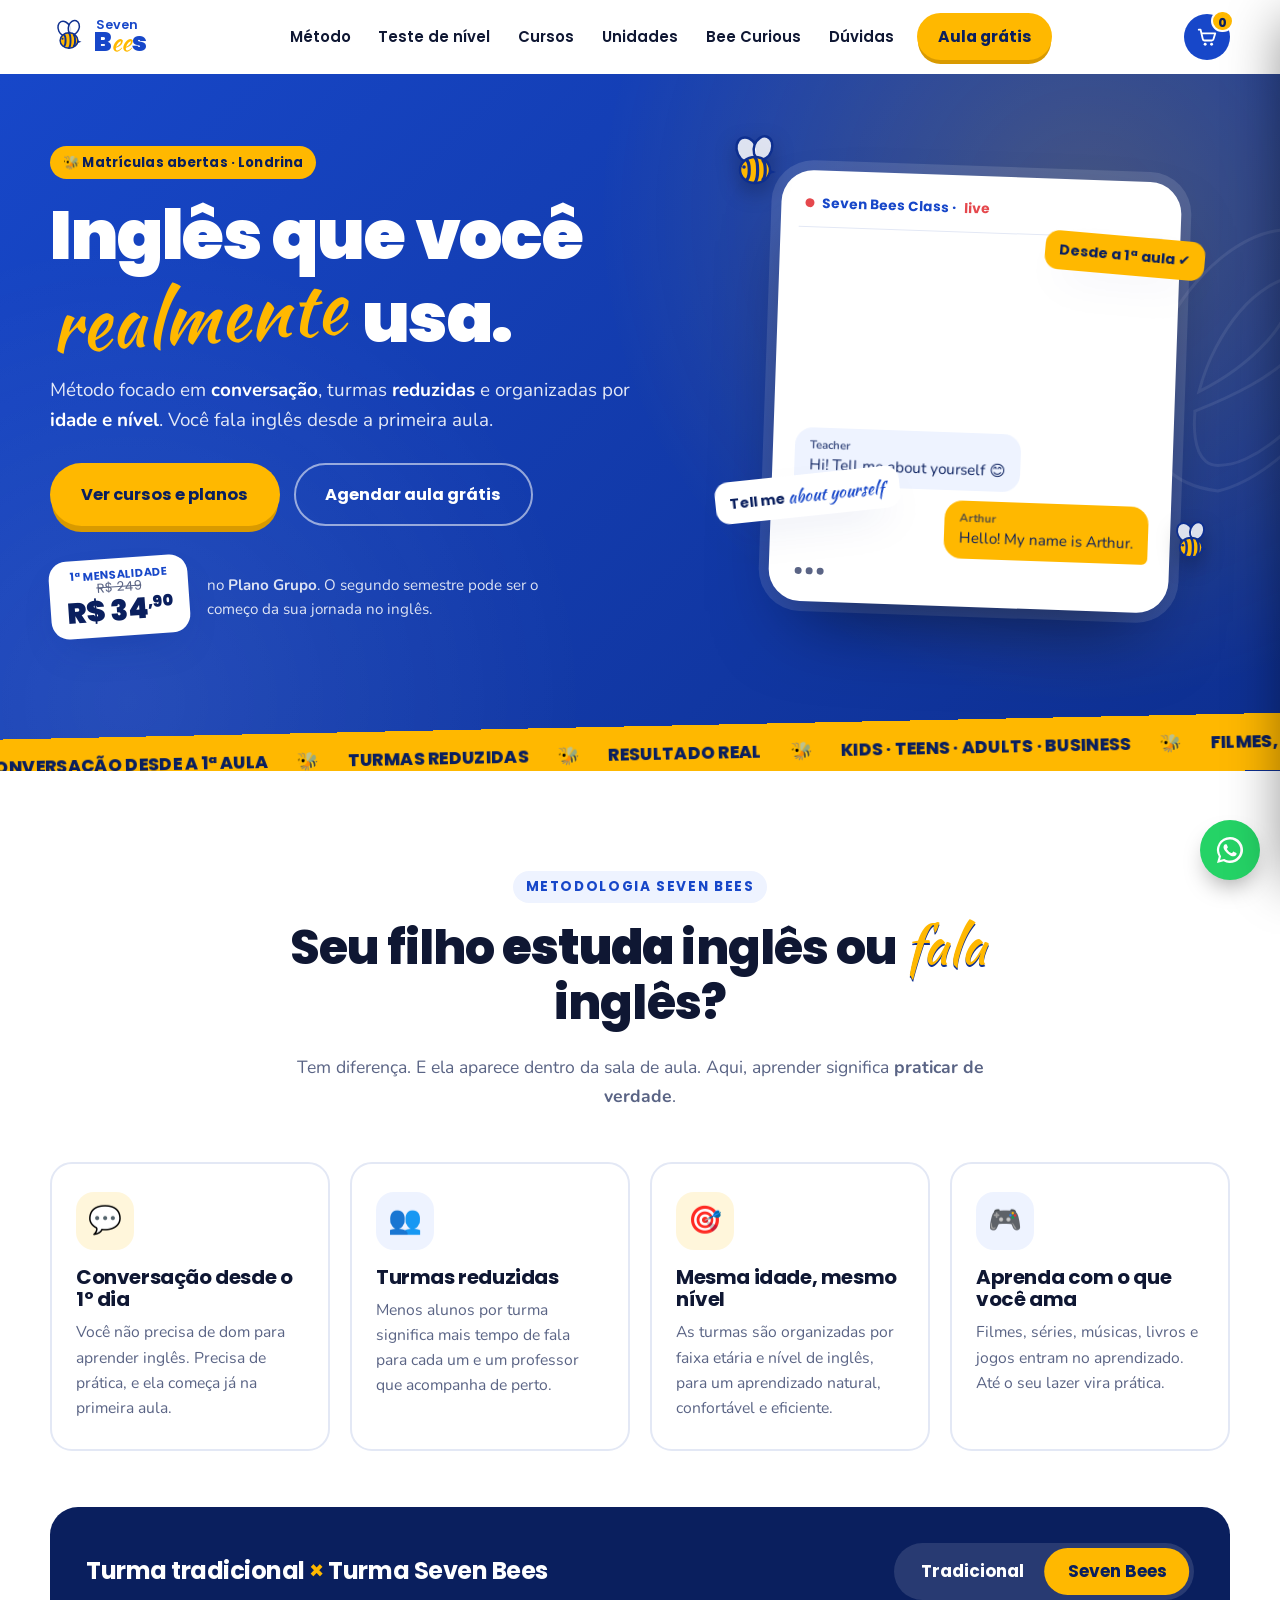
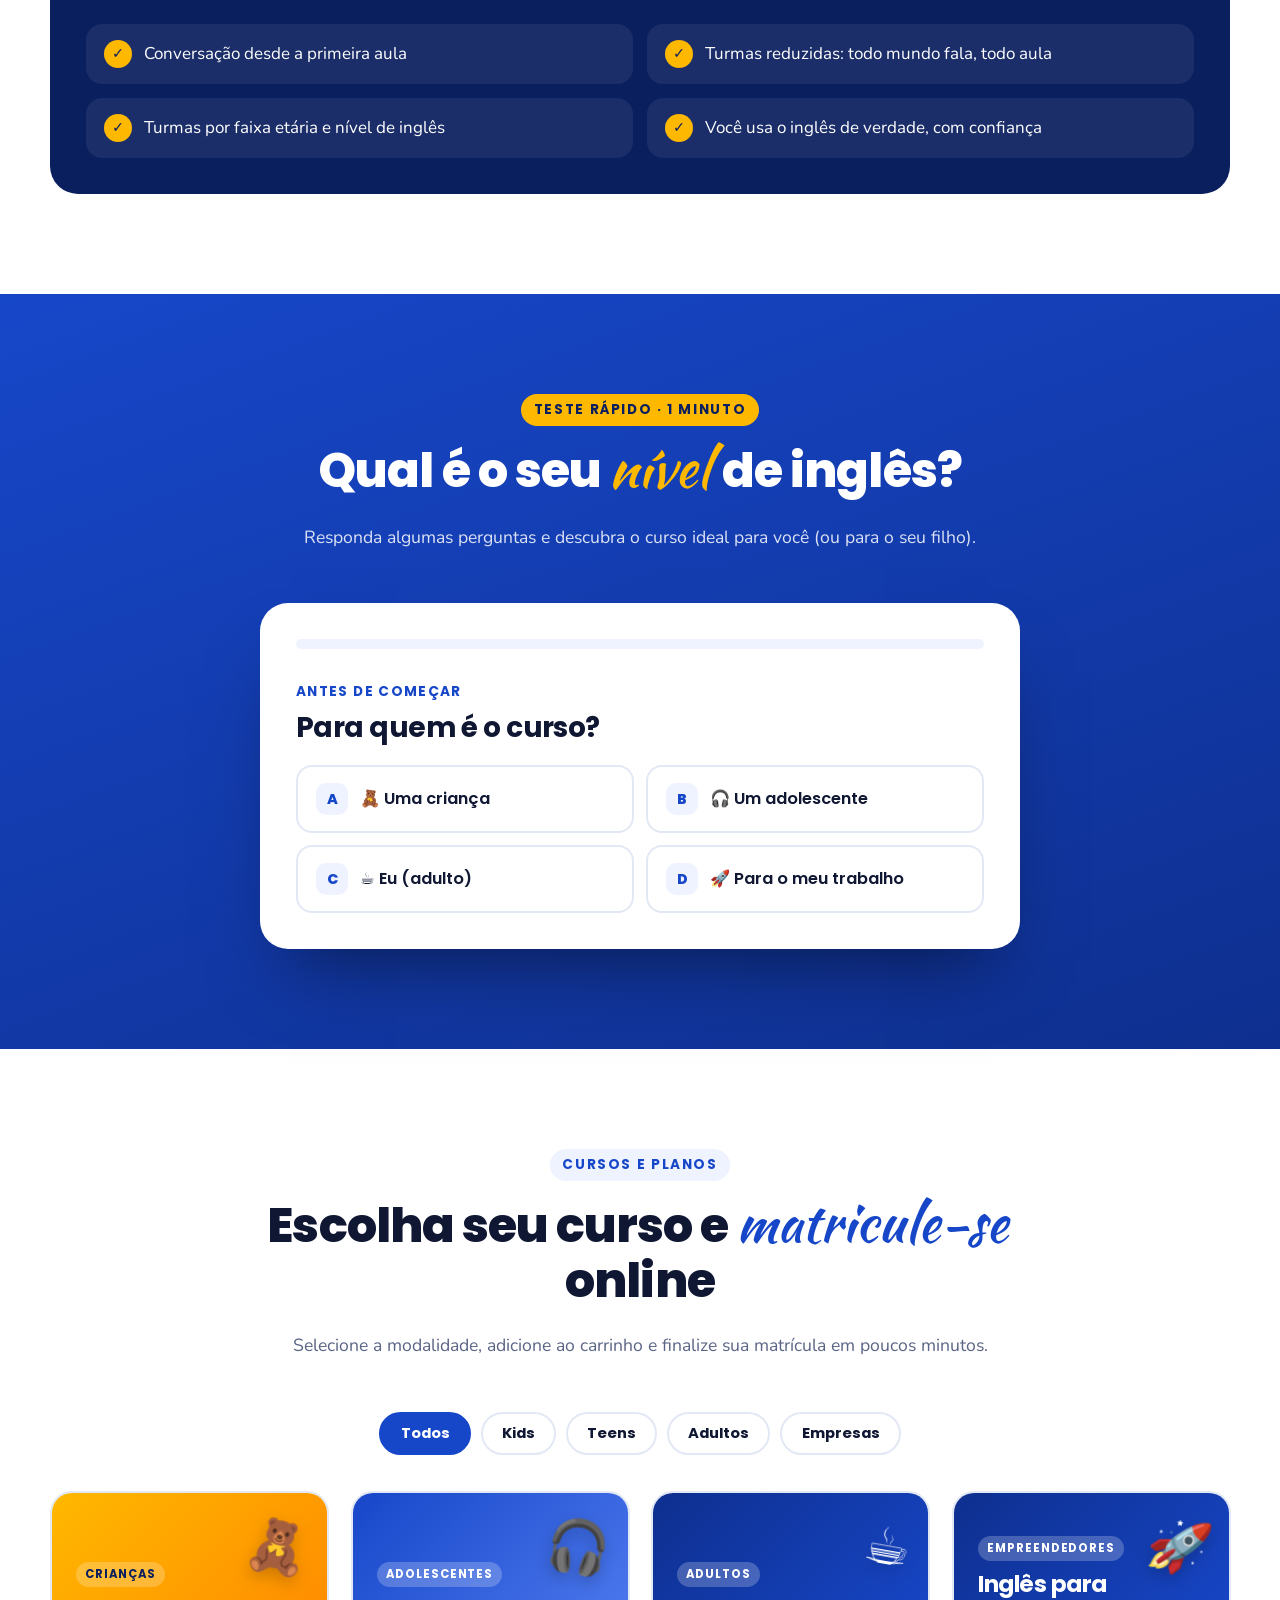
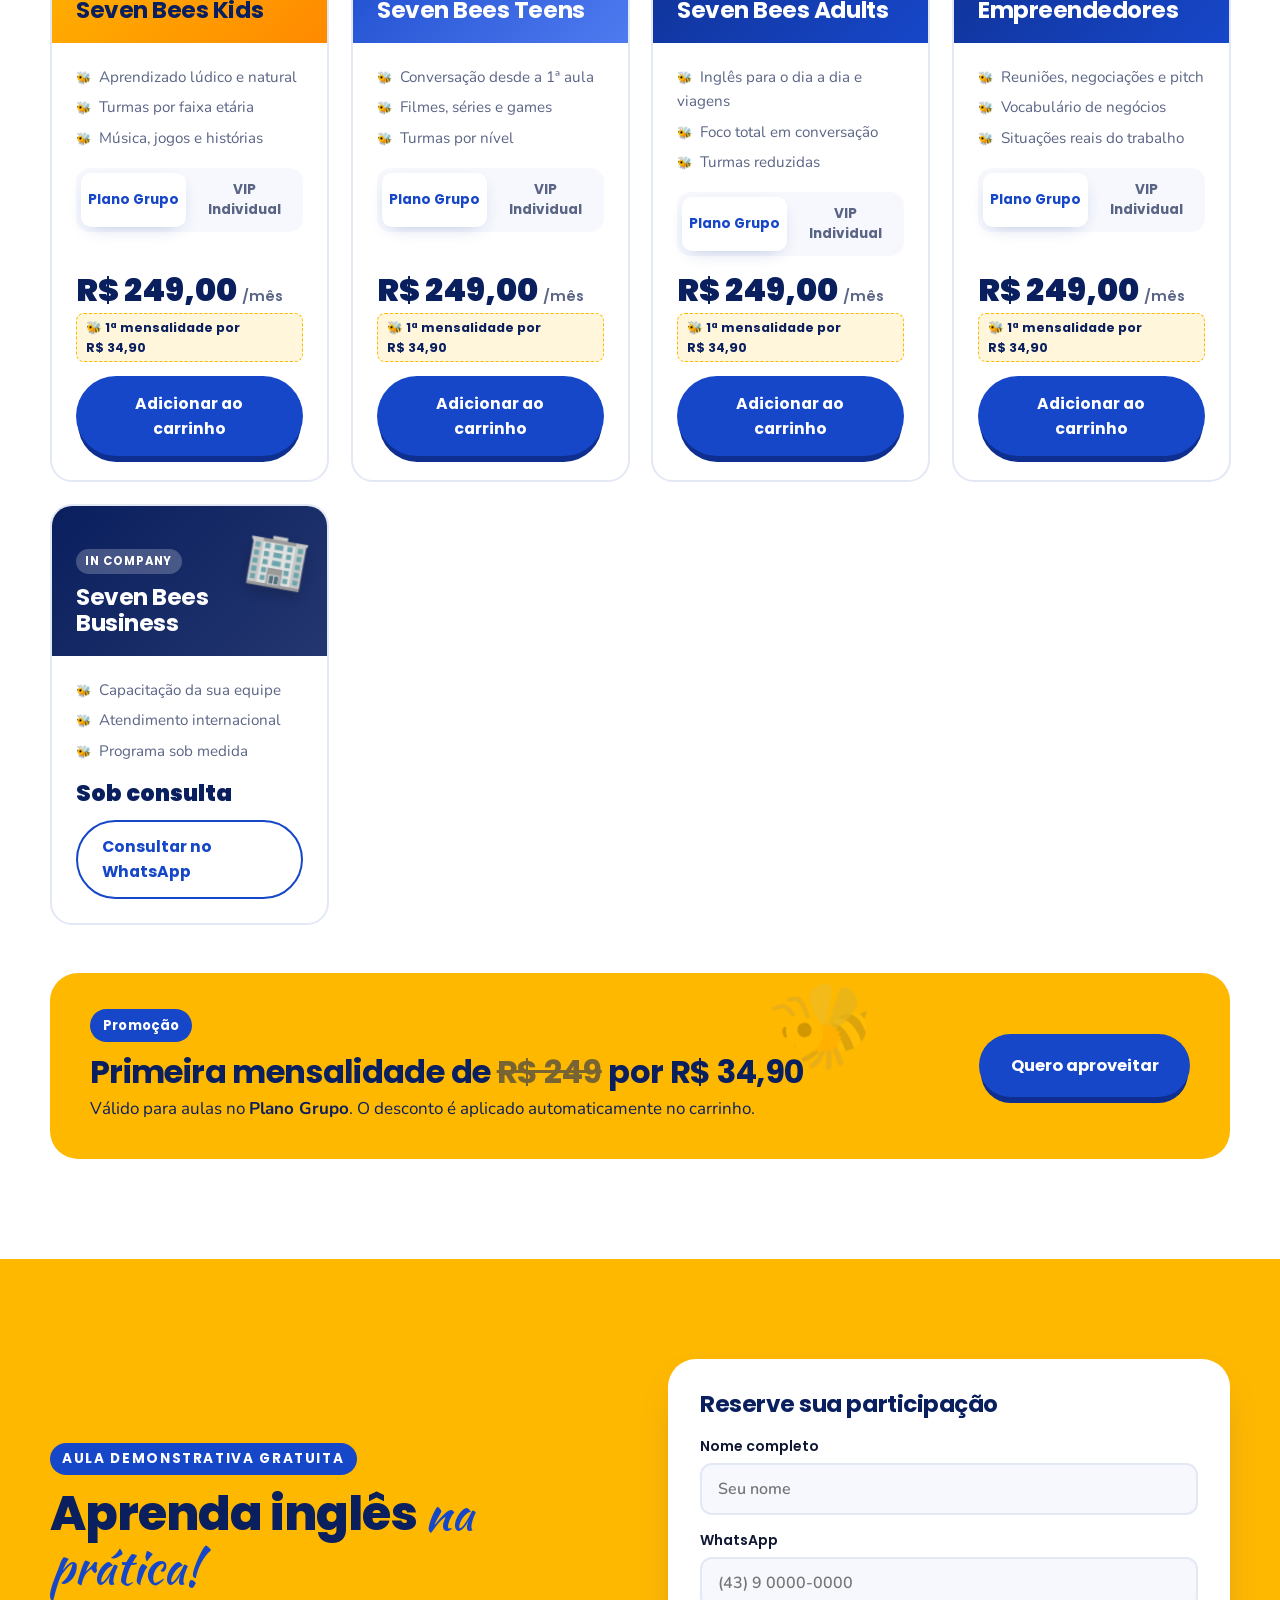
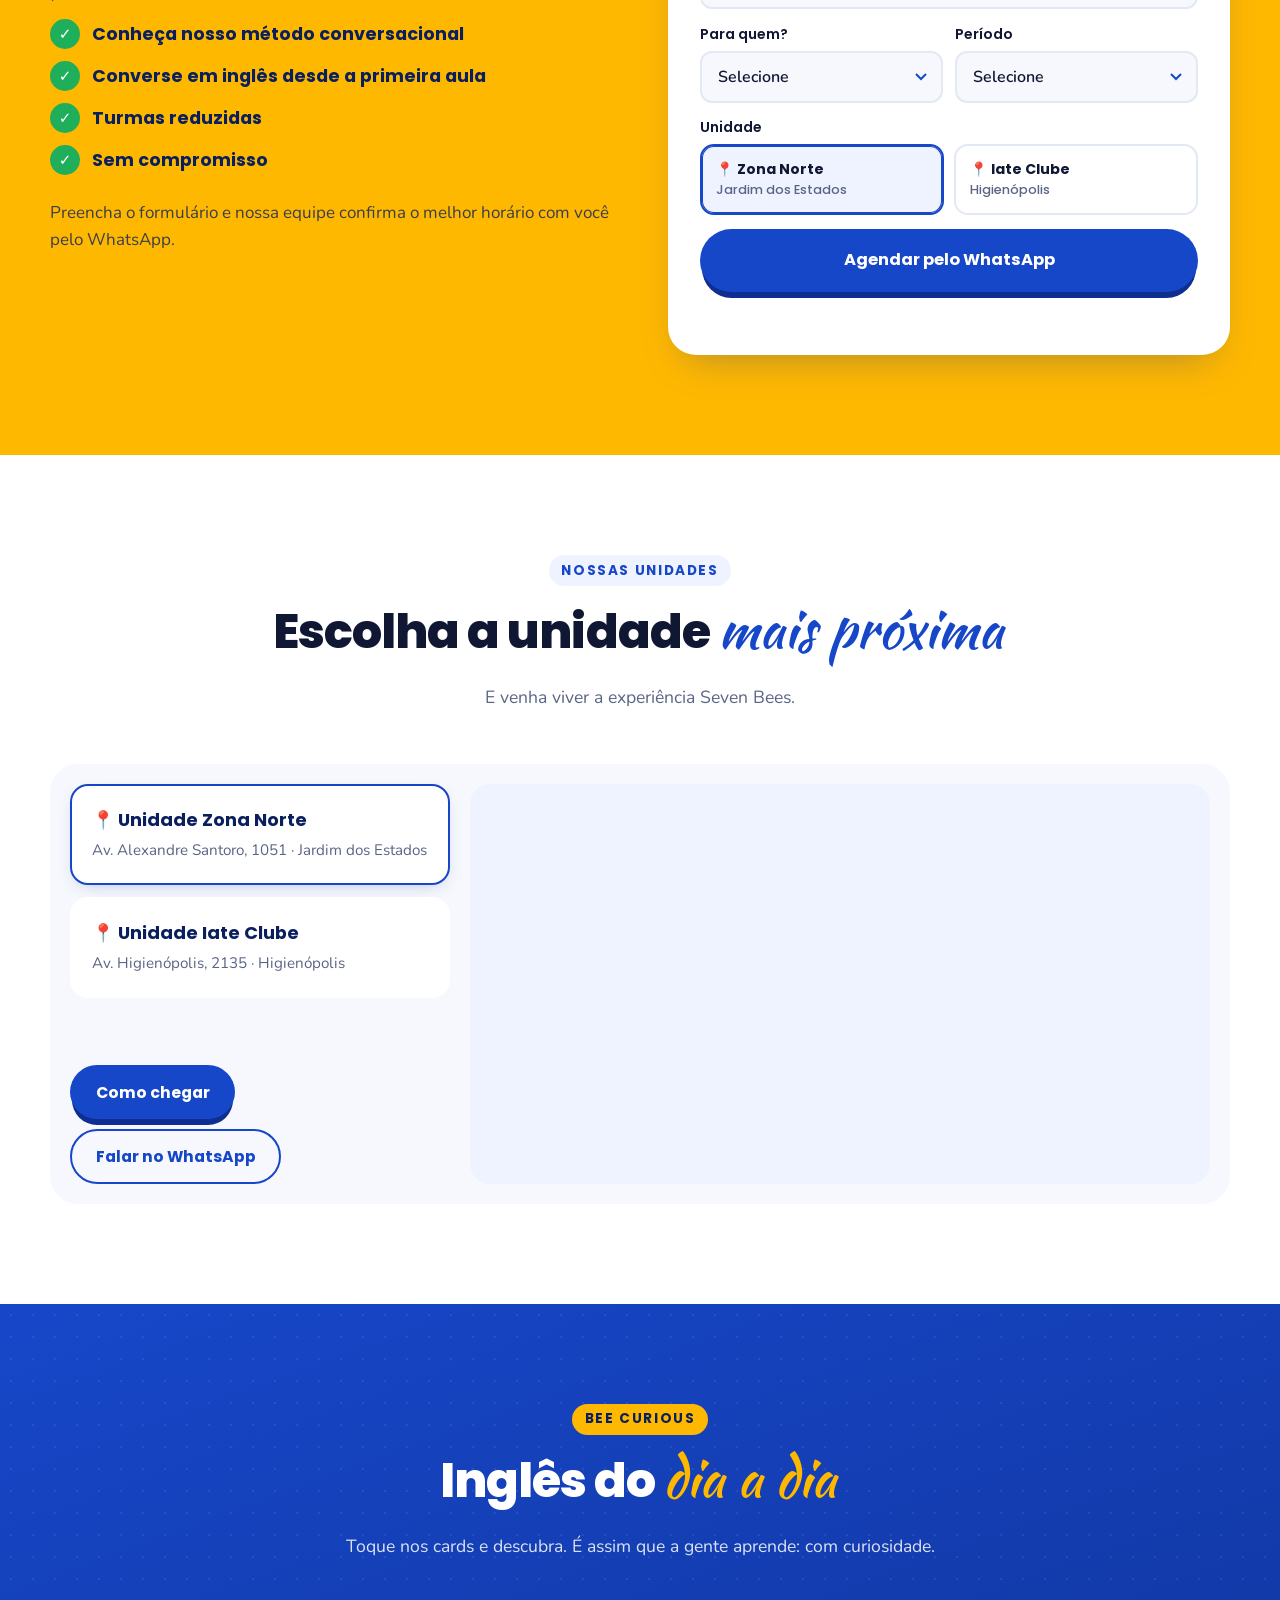
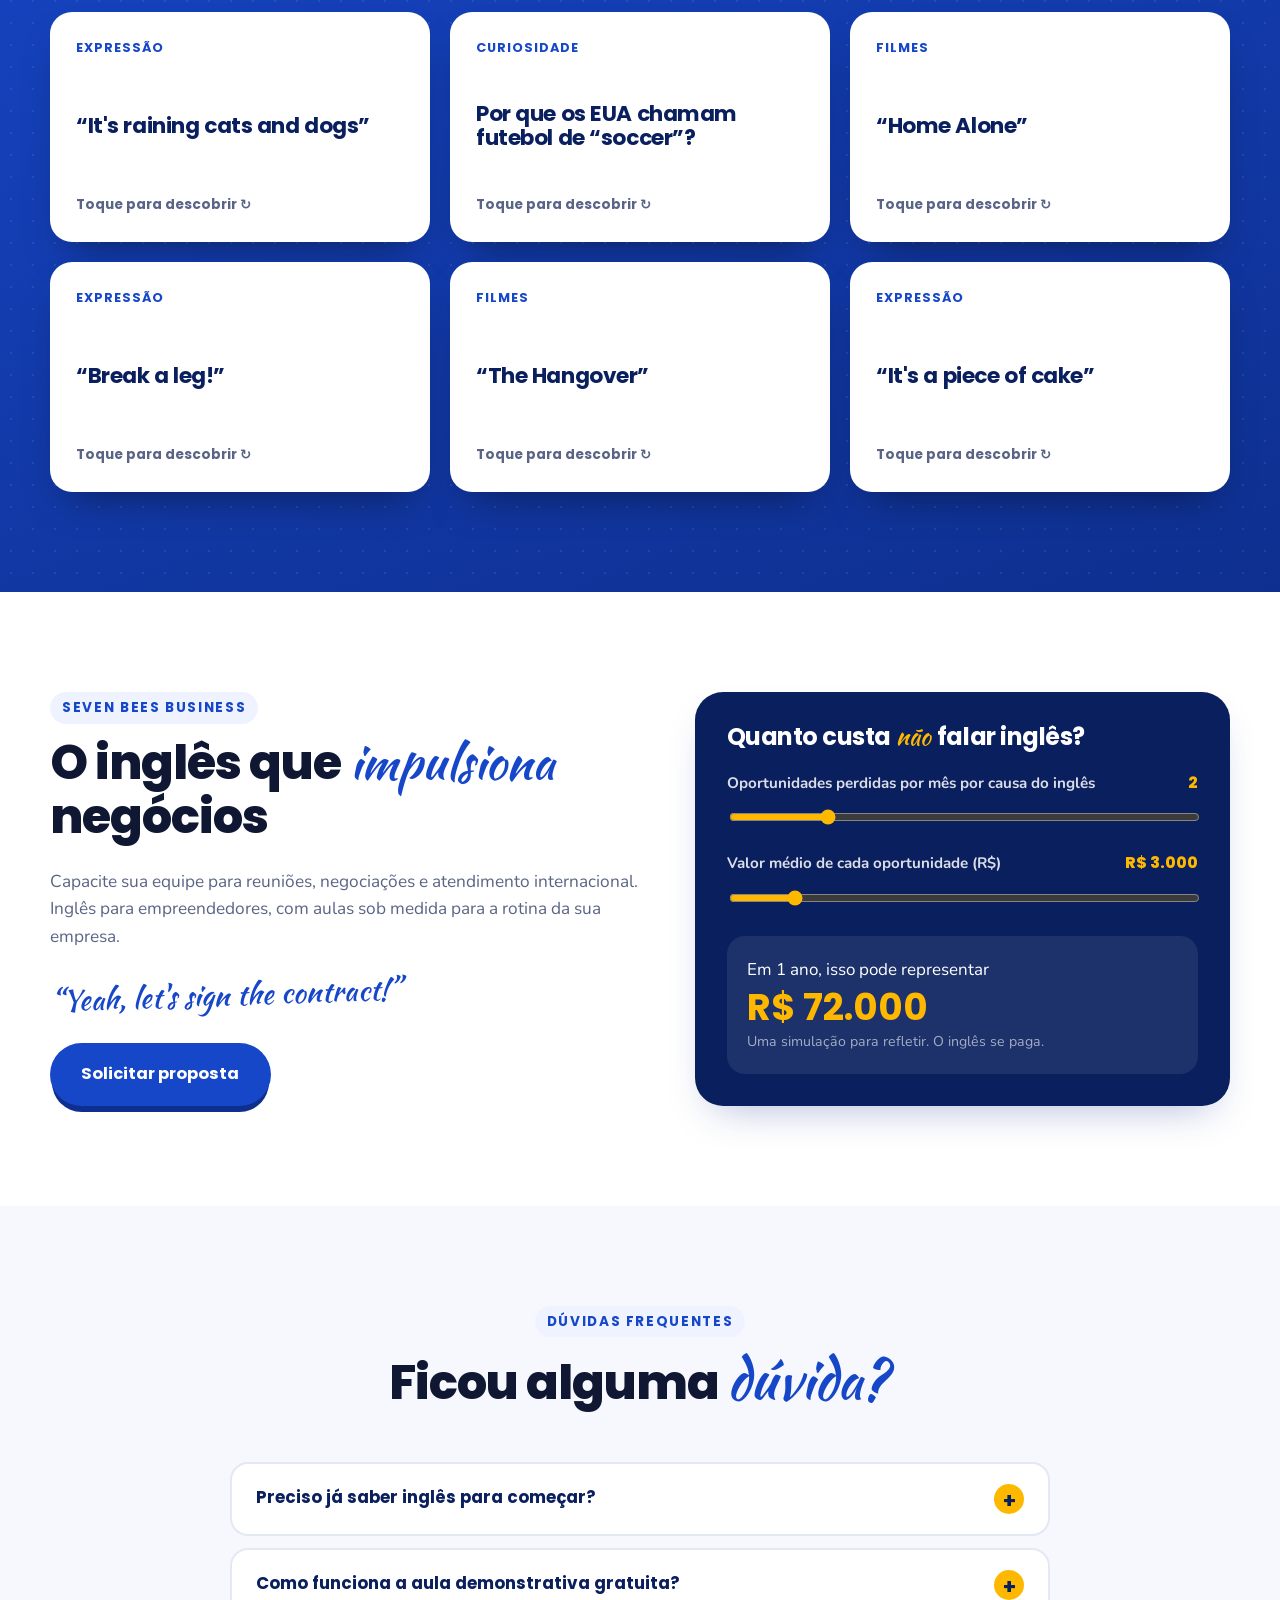
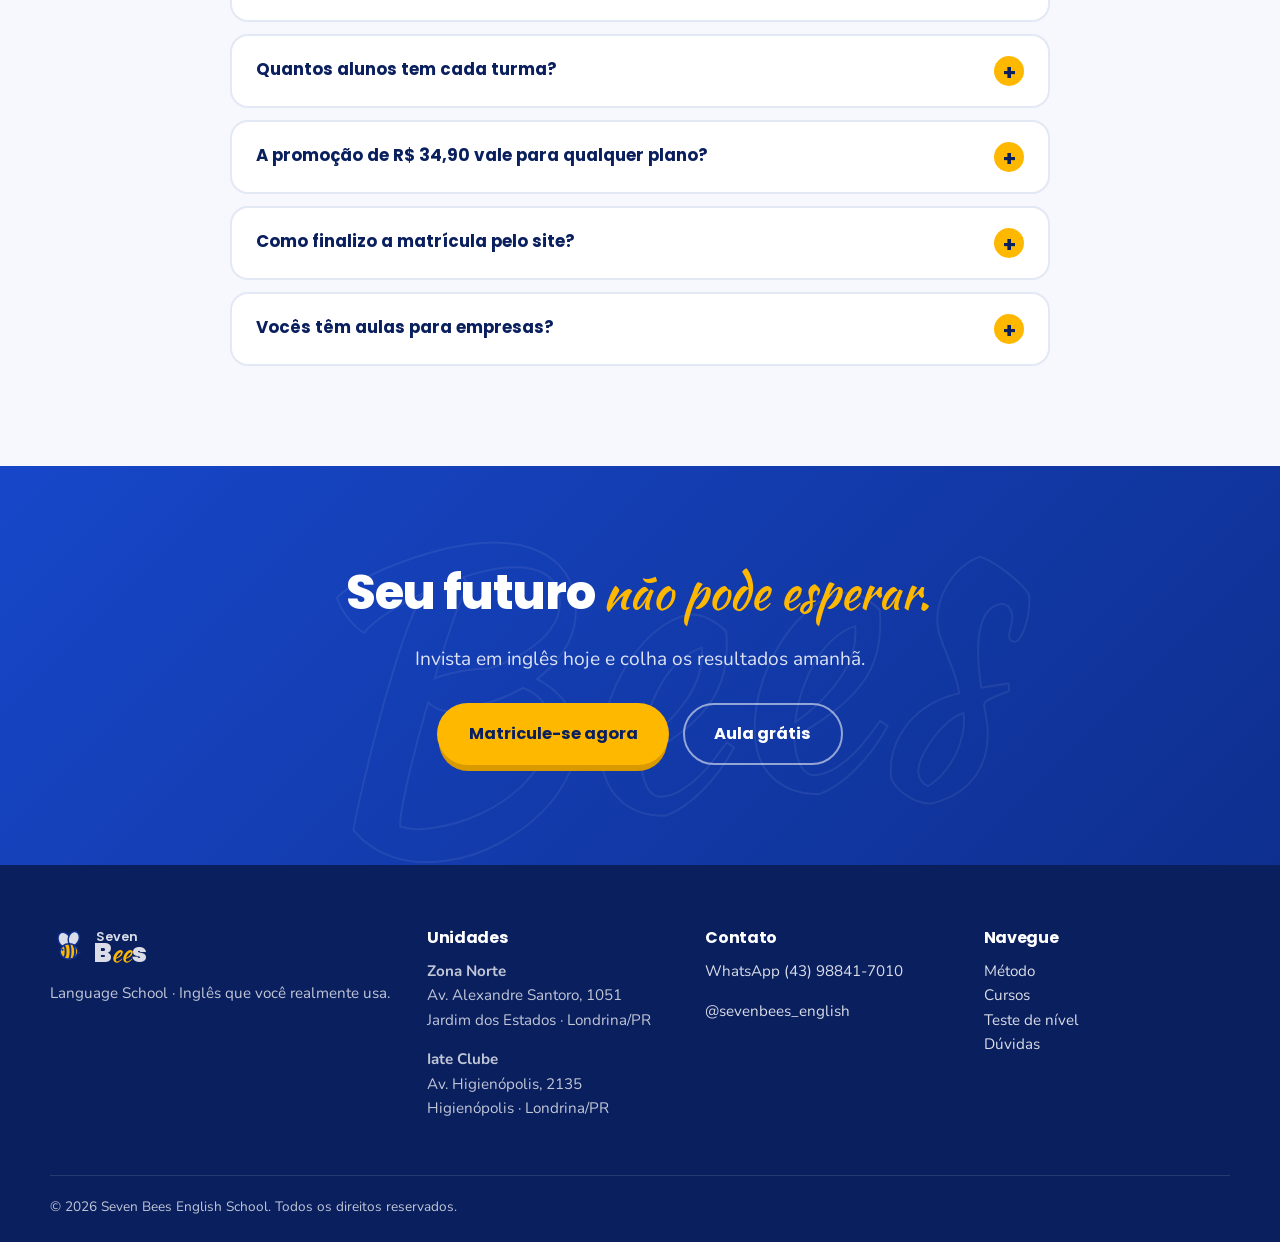
==== index.html @ b3abef16 "Cria site da Seven Bees English School Página única com hero animado, método, teste de nível, loja d" ====
<!doctype html>
<html lang="pt-BR">
<head>
  <meta charset="utf-8">
  <meta name="viewport" content="width=device-width, initial-scale=1">
  <title>Seven Bees English School | Inglês que você realmente usa · Londrina</title>
  <meta name="description" content="Escola de inglês em Londrina com método focado em conversação, turmas reduzidas e organizadas por idade e nível. Unidades Zona Norte e Iate Clube. Agende sua aula grátis!">
  <meta property="og:title" content="Seven Bees English School">
  <meta property="og:description" content="Inglês que você realmente usa. Método focado em conversação, turmas reduzidas, resultado real.">
  <meta name="theme-color" content="#1747C9">
  <link rel="icon" href="assets/favicon.svg" type="image/svg+xml">
  <link rel="preconnect" href="https://fonts.googleapis.com">
  <link rel="preconnect" href="https://fonts.gstatic.com" crossorigin>
  <link href="https://fonts.googleapis.com/css2?family=Poppins:wght@500;600;700;800;900&family=Nunito:wght@400;600;700;800&family=Kaushan+Script&display=swap" rel="stylesheet">
  <link rel="stylesheet" href="css/style.css">
</head>
<body>

<!-- ============ HEADER ============ -->
<header class="header" id="topo">
  <div class="container header__inner">
    <a href="#topo" class="logo" aria-label="Seven Bees - início">
      <svg class="logo__bee" viewBox="0 0 64 64" aria-hidden="true"><use href="#bee"/></svg>
      <span class="logo__text"><small>Seven</small><b>B<i>ee</i>s</b></span>
    </a>

    <nav class="nav" id="nav" aria-label="Principal">
      <a href="#metodo">Método</a>
      <a href="#teste">Teste de nível</a>
      <a href="#cursos">Cursos</a>
      <a href="#unidades">Unidades</a>
      <a href="#curiosidades">Bee Curious</a>
      <a href="#faq">Dúvidas</a>
      <a href="#aula-gratis" class="btn btn--yellow nav__cta">Aula grátis</a>
    </nav>

    <div class="header__actions">
      <button class="cart-btn" id="cartOpen" aria-label="Abrir carrinho">
        <svg viewBox="0 0 24 24" aria-hidden="true"><path d="M3 4h2l2.4 10.2a2 2 0 0 0 2 1.6h7.7a2 2 0 0 0 2-1.5L21 8H6.2" fill="none" stroke="currentColor" stroke-width="2" stroke-linecap="round" stroke-linejoin="round"/><circle cx="10" cy="20" r="1.6" fill="currentColor"/><circle cx="17" cy="20" r="1.6" fill="currentColor"/></svg>
        <span class="cart-btn__count" id="cartCount">0</span>
      </button>
      <button class="burger" id="burger" aria-label="Abrir menu" aria-expanded="false" aria-controls="nav"><span></span><span></span><span></span></button>
    </div>
  </div>
</header>

<main>

<!-- ============ HERO ============ -->
<section class="hero">
  <div class="hero__scribble" aria-hidden="true">ee</div>
  <div class="container hero__grid">
    <div class="hero__copy reveal">
      <span class="pill pill--yellow">🐝 Matrículas abertas · Londrina</span>
      <h1>Inglês que você <span class="script">realmente</span> usa.</h1>
      <p class="hero__lead">Método focado em <strong>conversação</strong>, turmas <strong>reduzidas</strong> e organizadas por <strong>idade e nível</strong>. Você fala inglês desde a primeira aula.</p>
      <div class="hero__ctas">
        <a href="#cursos" class="btn btn--yellow btn--lg">Ver cursos e planos</a>
        <a href="#aula-gratis" class="btn btn--ghost btn--lg">Agendar aula grátis</a>
      </div>
      <div class="hero__promo">
        <div class="promo-tag">
          <span>1ª mensalidade</span>
          <s>R$ 249</s>
          <strong>R$ 34<sup>,90</sup></strong>
        </div>
        <p>no <b>Plano Grupo</b>. O segundo semestre pode ser o começo da sua jornada no inglês.</p>
      </div>
    </div>

    <div class="hero__visual reveal" aria-label="Exemplo de conversa em inglês">
      <div class="phone">
        <div class="phone__top"><span class="dot"></span> Seven Bees Class · <em>live</em></div>
        <div class="chat" id="chat"></div>
        <div class="phone__typing" id="typing"><span></span><span></span><span></span></div>
      </div>
      <svg class="float-bee float-bee--1" viewBox="0 0 64 64" aria-hidden="true"><use href="#bee"/></svg>
      <svg class="float-bee float-bee--2" viewBox="0 0 64 64" aria-hidden="true"><use href="#bee"/></svg>
      <div class="sticker sticker--1">Tell me <span class="script">about yourself</span></div>
      <div class="sticker sticker--2">Desde a <b>1ª aula</b> ✔</div>
    </div>
  </div>

  <div class="marquee" aria-hidden="true">
    <div class="marquee__track">
      <span>Conversação desde a 1ª aula</span><span>🐝</span>
      <span>Turmas reduzidas</span><span>🐝</span>
      <span>Resultado real</span><span>🐝</span>
      <span>Kids · Teens · Adults · Business</span><span>🐝</span>
      <span>Filmes, séries, músicas e jogos</span><span>🐝</span>
      <span>Conversação desde a 1ª aula</span><span>🐝</span>
      <span>Turmas reduzidas</span><span>🐝</span>
      <span>Resultado real</span><span>🐝</span>
      <span>Kids · Teens · Adults · Business</span><span>🐝</span>
      <span>Filmes, séries, músicas e jogos</span><span>🐝</span>
    </div>
  </div>
</section>

<!-- ============ MÉTODO ============ -->
<section class="section" id="metodo">
  <div class="container">
    <div class="section__head reveal">
      <span class="eyebrow">Metodologia Seven Bees</span>
      <h2>Seu filho <em>estuda</em> inglês ou <span class="script">fala</span> inglês?</h2>
      <p>Tem diferença. E ela aparece dentro da sala de aula. Aqui, aprender significa <strong>praticar de verdade</strong>.</p>
    </div>

    <div class="pillars">
      <article class="pillar reveal">
        <div class="pillar__icon">💬</div>
        <h3>Conversação desde o 1º dia</h3>
        <p>Você não precisa de dom para aprender inglês. Precisa de prática, e ela começa já na primeira aula.</p>
      </article>
      <article class="pillar reveal">
        <div class="pillar__icon">👥</div>
        <h3>Turmas reduzidas</h3>
        <p>Menos alunos por turma significa mais tempo de fala para cada um e um professor que acompanha de perto.</p>
      </article>
      <article class="pillar reveal">
        <div class="pillar__icon">🎯</div>
        <h3>Mesma idade, mesmo nível</h3>
        <p>As turmas são organizadas por faixa etária e nível de inglês, para um aprendizado natural, confortável e eficiente.</p>
      </article>
      <article class="pillar reveal">
        <div class="pillar__icon">🎮</div>
        <h3>Aprenda com o que você ama</h3>
        <p>Filmes, séries, músicas, livros e jogos entram no aprendizado. Até o seu lazer vira prática.</p>
      </article>
    </div>

    <!-- Comparativo interativo -->
    <div class="compare reveal">
      <div class="compare__head">
        <h3>Turma tradicional <span>×</span> Turma Seven Bees</h3>
        <div class="switch" role="tablist" aria-label="Comparar tipos de turma">
          <button role="tab" class="switch__btn" data-mode="trad" aria-selected="false">Tradicional</button>
          <button role="tab" class="switch__btn is-active" data-mode="seven" aria-selected="true">Seven Bees</button>
          <span class="switch__thumb"></span>
        </div>
      </div>
      <ul class="compare__list" id="compareList"></ul>
    </div>
  </div>
</section>

<!-- ============ TESTE DE NÍVEL ============ -->
<section class="section section--blue" id="teste">
  <div class="container">
    <div class="section__head section__head--light reveal">
      <span class="eyebrow eyebrow--yellow">Teste rápido · 1 minuto</span>
      <h2>Qual é o seu <span class="script">nível</span> de inglês?</h2>
      <p>Responda algumas perguntas e descubra o curso ideal para você (ou para o seu filho).</p>
    </div>

    <div class="quiz reveal" id="quiz">
      <div class="quiz__progress"><span id="quizBar"></span></div>
      <div class="quiz__body" id="quizBody"></div>
    </div>
  </div>
</section>

<!-- ============ CURSOS / LOJA ============ -->
<section class="section" id="cursos">
  <div class="container">
    <div class="section__head reveal">
      <span class="eyebrow">Cursos e planos</span>
      <h2>Escolha seu curso e <span class="script">matricule-se</span> online</h2>
      <p>Selecione a modalidade, adicione ao carrinho e finalize sua matrícula em poucos minutos.</p>
    </div>

    <div class="filters reveal" role="tablist" aria-label="Filtrar cursos">
      <button class="chip is-active" data-filter="all">Todos</button>
      <button class="chip" data-filter="kids">Kids</button>
      <button class="chip" data-filter="teens">Teens</button>
      <button class="chip" data-filter="adults">Adultos</button>
      <button class="chip" data-filter="business">Empresas</button>
    </div>

    <div class="courses" id="courses"></div>

    <div class="promo-banner reveal">
      <div>
        <span class="pill pill--blue">Promoção</span>
        <h3>Primeira mensalidade de <s>R$ 249</s> por <strong>R$ 34,90</strong></h3>
        <p>Válido para aulas no <b>Plano Grupo</b>. O desconto é aplicado automaticamente no carrinho.</p>
      </div>
      <a href="#cursos" class="btn btn--blue btn--lg" data-scroll-courses>Quero aproveitar</a>
    </div>
  </div>
</section>

<!-- ============ AULA GRÁTIS ============ -->
<section class="section section--yellow" id="aula-gratis">
  <div class="container trial">
    <div class="trial__copy reveal">
      <span class="eyebrow eyebrow--blue">Aula demonstrativa gratuita</span>
      <h2>Aprenda inglês <span class="script">na prática!</span></h2>
      <ul class="checks">
        <li>Conheça nosso método conversacional</li>
        <li>Converse em inglês desde a primeira aula</li>
        <li>Turmas reduzidas</li>
        <li>Sem compromisso</li>
      </ul>
      <p class="trial__note">Preencha o formulário e nossa equipe confirma o melhor horário com você pelo WhatsApp.</p>
    </div>

    <form class="card form reveal" id="trialForm" novalidate>
      <h3>Reserve sua participação</h3>
      <label>Nome completo
        <input name="nome" required autocomplete="name" placeholder="Seu nome">
      </label>
      <label>WhatsApp
        <input name="tel" required inputmode="tel" autocomplete="tel" placeholder="(43) 9 0000-0000" data-mask="phone">
      </label>
      <div class="form__row">
        <label>Para quem?
          <select name="publico" required>
            <option value="">Selecione</option>
            <option>Criança (Kids)</option>
            <option>Adolescente (Teens)</option>
            <option>Adulto</option>
            <option>Empresa / equipe</option>
          </select>
        </label>
        <label>Período
          <select name="periodo" required>
            <option value="">Selecione</option>
            <option>Manhã</option>
            <option>Tarde</option>
            <option>Noite</option>
            <option>Sábado</option>
          </select>
        </label>
      </div>
      <fieldset class="radio-cards">
        <legend>Unidade</legend>
        <label><input type="radio" name="unidade" value="Zona Norte" checked><span>📍 Zona Norte<small>Jardim dos Estados</small></span></label>
        <label><input type="radio" name="unidade" value="Iate Clube"><span>📍 Iate Clube<small>Higienópolis</small></span></label>
      </fieldset>
      <button class="btn btn--blue btn--block btn--lg" type="submit">Agendar pelo WhatsApp</button>
      <p class="form__msg" role="status" aria-live="polite"></p>
    </form>
  </div>
</section>

<!-- ============ UNIDADES ============ -->
<section class="section" id="unidades">
  <div class="container">
    <div class="section__head reveal">
      <span class="eyebrow">Nossas unidades</span>
      <h2>Escolha a unidade <span class="script">mais próxima</span></h2>
      <p>E venha viver a experiência Seven Bees.</p>
    </div>

    <div class="units reveal">
      <div class="units__tabs" role="tablist">
        <button class="unit-tab is-active" data-unit="0" role="tab" aria-selected="true">
          <strong>Unidade Zona Norte</strong>
          <span>Av. Alexandre Santoro, 1051 · Jardim dos Estados</span>
        </button>
        <button class="unit-tab" data-unit="1" role="tab" aria-selected="false">
          <strong>Unidade Iate Clube</strong>
          <span>Av. Higienópolis, 2135 · Higienópolis</span>
        </button>
        <div class="units__info">
          <a class="btn btn--blue" id="unitRoute" target="_blank" rel="noopener">Como chegar</a>
          <a class="btn btn--outline" href="https://wa.me/5543988417010" target="_blank" rel="noopener">Falar no WhatsApp</a>
        </div>
      </div>
      <div class="units__map">
        <iframe id="unitMap" title="Mapa da unidade" loading="lazy" referrerpolicy="no-referrer-when-downgrade"></iframe>
      </div>
    </div>
  </div>
</section>

<!-- ============ CURIOSIDADES ============ -->
<section class="section section--blue section--texture" id="curiosidades">
  <div class="container">
    <div class="section__head section__head--light reveal">
      <span class="eyebrow eyebrow--yellow">Bee Curious</span>
      <h2>Inglês do <span class="script">dia a dia</span></h2>
      <p>Toque nos cards e descubra. É assim que a gente aprende: com curiosidade.</p>
    </div>
    <div class="flips" id="flips"></div>
  </div>
</section>

<!-- ============ EMPRESAS ============ -->
<section class="section" id="empresas">
  <div class="container biz reveal">
    <div class="biz__copy">
      <span class="eyebrow">Seven Bees Business</span>
      <h2>O inglês que <span class="script">impulsiona</span> negócios</h2>
      <p>Capacite sua equipe para reuniões, negociações e atendimento internacional. Inglês para empreendedores, com aulas sob medida para a rotina da sua empresa.</p>
      <p class="biz__quote">“Yeah, let's sign the contract!”</p>
      <a class="btn btn--blue btn--lg" href="https://wa.me/5543988417010?text=Ol%C3%A1!%20Tenho%20interesse%20no%20ingl%C3%AAs%20para%20empresas%20da%20Seven%20Bees." target="_blank" rel="noopener">Solicitar proposta</a>
    </div>
    <div class="biz__card">
      <div class="calc">
        <h3>Quanto custa <span class="script">não</span> falar inglês?</h3>
        <label>Oportunidades perdidas por mês por causa do inglês
          <input type="range" id="calcOps" min="0" max="10" value="2">
          <output id="calcOpsOut">2</output>
        </label>
        <label>Valor médio de cada oportunidade (R$)
          <input type="range" id="calcVal" min="500" max="20000" step="500" value="3000">
          <output id="calcValOut">R$ 3.000</output>
        </label>
        <div class="calc__result">
          <span>Em 1 ano, isso pode representar</span>
          <strong id="calcResult">R$ 72.000</strong>
          <small>Uma simulação para refletir. O inglês se paga.</small>
        </div>
      </div>
    </div>
  </div>
</section>

<!-- ============ FAQ ============ -->
<section class="section section--soft" id="faq">
  <div class="container container--narrow">
    <div class="section__head reveal">
      <span class="eyebrow">Dúvidas frequentes</span>
      <h2>Ficou alguma <span class="script">dúvida?</span></h2>
    </div>
    <div class="faq reveal">
      <details>
        <summary>Preciso já saber inglês para começar?</summary>
        <p>Não! Fazemos um nivelamento e você entra em uma turma com alunos do mesmo nível e da mesma faixa etária. Tem turma do zero ao avançado.</p>
      </details>
      <details>
        <summary>Como funciona a aula demonstrativa gratuita?</summary>
        <p>Você participa de uma aula real, conhece o método conversacional e a estrutura da escola, sem compromisso. É só preencher o formulário de <a href="#aula-gratis">aula grátis</a>.</p>
      </details>
      <details>
        <summary>Quantos alunos tem cada turma?</summary>
        <p>Nossas turmas são reduzidas, para garantir que cada aluno tenha tempo de fala e acompanhamento de perto do professor.</p>
      </details>
      <details>
        <summary>A promoção de R$ 34,90 vale para qualquer plano?</summary>
        <p>A promoção da primeira mensalidade por R$ 34,90 vale para aulas no <b>Plano Grupo</b>. Ela é aplicada automaticamente no carrinho.</p>
      </details>
      <details>
        <summary>Como finalizo a matrícula pelo site?</summary>
        <p>Adicione o curso ao carrinho, preencha seus dados e escolha a forma de pagamento. Seu pedido é enviado para a nossa equipe, que confirma turma, horário e pagamento com você.</p>
      </details>
      <details>
        <summary>Vocês têm aulas para empresas?</summary>
        <p>Sim! Temos o programa Seven Bees Business, com aulas focadas em reuniões, negociações e atendimento internacional. <a href="#empresas">Saiba mais</a>.</p>
      </details>
    </div>
  </div>
</section>

<!-- ============ CTA FINAL ============ -->
<section class="final-cta">
  <div class="container final-cta__inner reveal">
    <h2>Seu futuro <span class="script">não pode esperar.</span></h2>
    <p>Invista em inglês hoje e colha os resultados amanhã.</p>
    <div class="hero__ctas">
      <a href="#cursos" class="btn btn--yellow btn--lg">Matricule-se agora</a>
      <a href="#aula-gratis" class="btn btn--ghost btn--lg">Aula grátis</a>
    </div>
  </div>
</section>

</main>

<!-- ============ FOOTER ============ -->
<footer class="footer">
  <div class="container footer__grid">
    <div>
      <a href="#topo" class="logo logo--light">
        <svg class="logo__bee" viewBox="0 0 64 64" aria-hidden="true"><use href="#bee"/></svg>
        <span class="logo__text"><small>Seven</small><b>B<i>ee</i>s</b></span>
      </a>
      <p class="footer__tag">Language School · Inglês que você realmente usa.</p>
    </div>
    <div>
      <h4>Unidades</h4>
      <p><b>Zona Norte</b><br>Av. Alexandre Santoro, 1051<br>Jardim dos Estados · Londrina/PR</p>
      <p><b>Iate Clube</b><br>Av. Higienópolis, 2135<br>Higienópolis · Londrina/PR</p>
    </div>
    <div>
      <h4>Contato</h4>
      <p><a href="https://wa.me/5543988417010" target="_blank" rel="noopener">WhatsApp (43) 98841-7010</a></p>
      <p><a href="https://www.instagram.com/sevenbees_english/" target="_blank" rel="noopener">@sevenbees_english</a></p>
    </div>
    <div>
      <h4>Navegue</h4>
      <p><a href="#metodo">Método</a><br><a href="#cursos">Cursos</a><br><a href="#teste">Teste de nível</a><br><a href="#faq">Dúvidas</a></p>
    </div>
  </div>
  <div class="container footer__bottom">
    <span>© <span id="year"></span> Seven Bees English School. Todos os direitos reservados.</span>
  </div>
</footer>

<!-- WhatsApp flutuante -->
<a class="wa-float" href="https://wa.me/5543988417010?text=Ol%C3%A1!%20Vim%20pelo%20site%20da%20Seven%20Bees." target="_blank" rel="noopener" aria-label="Falar no WhatsApp">
  <svg viewBox="0 0 32 32" aria-hidden="true"><path fill="currentColor" d="M16 3a13 13 0 0 0-11.2 19.6L3 29l6.6-1.7A13 13 0 1 0 16 3zm0 23.6c-2 0-3.9-.5-5.6-1.5l-.4-.2-3.9 1 1-3.8-.3-.4A10.6 10.6 0 1 1 16 26.6zm5.8-7.9c-.3-.2-1.9-.9-2.2-1s-.5-.2-.7.2-.8 1-1 1.2-.4.2-.7 0a8.7 8.7 0 0 1-4.3-3.8c-.3-.6.3-.5.9-1.7.1-.2 0-.4 0-.5l-1-2.4c-.3-.6-.5-.5-.7-.5h-.6a1.2 1.2 0 0 0-.9.4 3.6 3.6 0 0 0-1.1 2.7 6.3 6.3 0 0 0 1.3 3.3 14.4 14.4 0 0 0 5.5 4.9c2 .9 2.8.9 3.9.8a3.3 3.3 0 0 0 2.1-1.5 2.7 2.7 0 0 0 .2-1.5c-.1-.2-.3-.3-.7-.5z"/></svg>
</a>

<!-- ============ CARRINHO ============ -->
<div class="overlay" id="overlay" hidden></div>
<aside class="drawer" id="cart" aria-label="Carrinho" aria-hidden="true">
  <div class="drawer__head">
    <h3>Seu carrinho</h3>
    <button class="icon-btn" id="cartClose" aria-label="Fechar carrinho">✕</button>
  </div>
  <div class="drawer__body" id="cartItems"></div>
  <div class="drawer__foot">
    <div class="totals" id="cartTotals"></div>
    <button class="btn btn--yellow btn--block btn--lg" id="checkoutBtn">Finalizar matrícula</button>
  </div>
</aside>

<!-- ============ CHECKOUT ============ -->
<div class="modal" id="checkout" role="dialog" aria-modal="true" aria-labelledby="checkoutTitle" hidden>
  <div class="modal__box">
    <button class="icon-btn modal__close" data-close aria-label="Fechar">✕</button>
    <div class="steps"><span class="is-active">1. Dados</span><span>2. Pagamento</span><span>3. Confirmação</span></div>

    <form id="checkoutForm" novalidate>
      <div class="step is-active" data-step="1">
        <h3 id="checkoutTitle">Dados do aluno</h3>
        <label>Nome do aluno<input name="aluno" required placeholder="Nome completo"></label>
        <label>Responsável financeiro <small>(se for menor de idade)</small><input name="responsavel" placeholder="Opcional"></label>
        <div class="form__row">
          <label>WhatsApp<input name="tel" required inputmode="tel" data-mask="phone" placeholder="(43) 9 0000-0000"></label>
          <label>E-mail<input name="email" type="email" required placeholder="voce@email.com"></label>
        </div>
        <label>Unidade
          <select name="unidade" required>
            <option value="Zona Norte">Zona Norte · Av. Alexandre Santoro, 1051</option>
            <option value="Iate Clube">Iate Clube · Av. Higienópolis, 2135</option>
          </select>
        </label>
        <label>Melhor período
          <select name="periodo" required>
            <option value="">Selecione</option><option>Manhã</option><option>Tarde</option><option>Noite</option><option>Sábado</option>
          </select>
        </label>
        <button type="button" class="btn btn--blue btn--block btn--lg" data-next>Continuar</button>
      </div>

      <div class="step" data-step="2">
        <h3>Forma de pagamento</h3>
        <fieldset class="radio-cards radio-cards--col">
          <legend class="sr-only">Forma de pagamento</legend>
          <label><input type="radio" name="pagamento" value="Pix" checked><span>⚡ Pix<small>Aprovação imediata</small></span></label>
          <label><input type="radio" name="pagamento" value="Cartão de crédito"><span>💳 Cartão de crédito<small>Mensalidade recorrente</small></span></label>
          <label><input type="radio" name="pagamento" value="Boleto"><span>🧾 Boleto<small>Vencimento mensal</small></span></label>
        </fieldset>
        <div class="summary" id="checkoutSummary"></div>
        <label class="check"><input type="checkbox" name="aceite" required> Li e concordo com as condições de matrícula.</label>
        <div class="form__row">
          <button type="button" class="btn btn--outline btn--lg" data-prev>Voltar</button>
          <button type="submit" class="btn btn--yellow btn--lg">Confirmar matrícula</button>
        </div>
        <p class="form__msg" role="status" aria-live="polite"></p>
      </div>

      <div class="step" data-step="3">
        <div class="success">
          <div class="success__bee"><svg viewBox="0 0 64 64" aria-hidden="true"><use href="#bee"/></svg></div>
          <h3>Welcome to the hive! 🐝</h3>
          <p>Seu pedido <b id="orderId"></b> foi registrado. Abrimos o WhatsApp com o resumo da matrícula para nossa equipe confirmar turma, horário e enviar o pagamento.</p>
          <a class="btn btn--blue btn--lg" id="orderWa" target="_blank" rel="noopener">Abrir WhatsApp novamente</a>
        </div>
      </div>
    </form>
  </div>
</div>

<div class="toast" id="toast" role="status" aria-live="polite"></div>

<!-- Ícone abelha reutilizável -->
<svg width="0" height="0" style="position:absolute" aria-hidden="true">
  <symbol id="bee" viewBox="0 0 64 64">
    <ellipse cx="24" cy="18" rx="10" ry="13" transform="rotate(-25 24 18)" fill="#fff" fill-opacity=".85" stroke="#0E2F8F" stroke-width="2.5"/>
    <ellipse cx="40" cy="16" rx="9" ry="12" transform="rotate(20 40 16)" fill="#fff" fill-opacity=".85" stroke="#0E2F8F" stroke-width="2.5"/>
    <ellipse cx="32" cy="38" rx="15" ry="13" fill="#FFB800" stroke="#0E2F8F" stroke-width="2.5"/>
    <path d="M24 28.5c3 3 3 16 0 19M32 25.5c3.5 4 3.5 21 0 25M40 28.5c3 3 3 16 0 19" fill="none" stroke="#0E2F8F" stroke-width="3.2" stroke-linecap="round"/>
    <path d="M47 38l6 2-6 2" fill="#0E2F8F"/>
    <circle cx="21" cy="35" r="1.8" fill="#0E2F8F"/>
  </symbol>
</svg>

<script src="js/main.js"></script>
</body>
</html>
---- css/style.css ----
/* =========================================================
   Seven Bees English School — estilos
   Cores da marca: azul royal + amarelo
   ========================================================= */
:root {
  --blue: #1747C9;
  --blue-700: #0E2F8F;
  --blue-900: #0A1F5E;
  --blue-50: #EEF3FF;
  --yellow: #FFB800;
  --yellow-300: #FFD255;
  --yellow-50: #FFF6DB;
  --ink: #0F1733;
  --muted: #5A6485;
  --line: #E3E8F5;
  --white: #fff;
  --soft: #F6F8FD;
  --green: #1FAF5A;
  --radius: 22px;
  --radius-sm: 14px;
  --shadow: 0 18px 40px -18px rgba(14, 47, 143, .35);
  --shadow-sm: 0 6px 18px -8px rgba(14, 47, 143, .3);
  --font-head: "Poppins", system-ui, sans-serif;
  --font-body: "Nunito", system-ui, sans-serif;
  --font-script: "Kaushan Script", cursive;
  --header-h: 74px;
}

*, *::before, *::after { box-sizing: border-box; }
html { scroll-behavior: smooth; scroll-padding-top: calc(var(--header-h) + 10px); }
body {
  margin: 0; font-family: var(--font-body); color: var(--ink); background: var(--white);
  font-size: 17px; line-height: 1.6; -webkit-font-smoothing: antialiased; overflow-x: hidden;
}
img, svg, iframe { max-width: 100%; display: block; }
a { color: var(--blue); }
h1, h2, h3, h4 { font-family: var(--font-head); line-height: 1.12; margin: 0 0 .5em; letter-spacing: -.02em; }
h1 { font-size: clamp(2.4rem, 5.6vw, 4.3rem); font-weight: 900; }
h2 { font-size: clamp(1.9rem, 4vw, 3rem); font-weight: 800; }
h3 { font-size: 1.25rem; font-weight: 700; }
p { margin: 0 0 1em; }
button { font: inherit; cursor: pointer; }
.sr-only { position: absolute; width: 1px; height: 1px; overflow: hidden; clip: rect(0 0 0 0); }

.container { width: min(1180px, 100% - 32px); margin-inline: auto; }
.container--narrow { width: min(820px, 100% - 32px); }

.script { font-family: var(--font-script); font-weight: 400; color: var(--yellow); letter-spacing: 0; padding-right: .08em; }
h2 em { font-style: normal; font-weight: 900; }

/* ---------- Botões ---------- */
.btn {
  display: inline-flex; align-items: center; justify-content: center; gap: .5em;
  font-family: var(--font-head); font-weight: 700; font-size: .98rem; text-decoration: none;
  padding: .8em 1.5em; border-radius: 999px; border: 2px solid transparent;
  transition: transform .18s ease, box-shadow .18s ease, background .18s ease, color .18s ease;
}
.btn:hover { transform: translateY(-2px); }
.btn:active { transform: translateY(0); }
.btn--lg { padding: 1em 1.8em; font-size: 1.02rem; }
.btn--block { width: 100%; }
.btn--yellow { background: var(--yellow); color: var(--blue-900); box-shadow: 0 8px 0 -2px #D99A00; }
.btn--yellow:hover { box-shadow: 0 10px 0 -2px #D99A00; }
.btn--blue { background: var(--blue); color: #fff; box-shadow: 0 8px 0 -2px var(--blue-700); }
.btn--blue:hover { box-shadow: 0 10px 0 -2px var(--blue-700); }
.btn--ghost { color: #fff; border-color: rgba(255,255,255,.55); }
.btn--ghost:hover { background: rgba(255,255,255,.12); border-color: #fff; }
.btn--outline { color: var(--blue); border-color: var(--blue); background: transparent; }
.btn--outline:hover { background: var(--blue-50); }

.pill {
  display: inline-block; font-family: var(--font-head); font-weight: 700; font-size: .82rem;
  padding: .45em 1em; border-radius: 999px; letter-spacing: .01em;
}
.pill--yellow { background: var(--yellow); color: var(--blue-900); }
.pill--blue { background: var(--blue); color: #fff; }

.eyebrow {
  display: inline-block; font-family: var(--font-head); font-weight: 700; font-size: .85rem;
  text-transform: uppercase; letter-spacing: .12em; color: var(--blue); margin-bottom: .8rem;
  padding: .35em .9em; border-radius: 999px; background: var(--blue-50);
}
.eyebrow--yellow { color: var(--blue-900); background: var(--yellow); }
.eyebrow--blue { color: #fff; background: var(--blue); }

/* ---------- Header ---------- */
.header {
  position: sticky; top: 0; z-index: 50; height: var(--header-h);
  background: rgba(255,255,255,.9); backdrop-filter: blur(12px);
  border-bottom: 1px solid transparent; transition: border-color .2s, box-shadow .2s;
}
.header.is-scrolled { border-color: var(--line); box-shadow: 0 6px 20px -16px rgba(14,47,143,.5); }
.header__inner { height: 100%; display: flex; align-items: center; justify-content: space-between; gap: 20px; }

.logo { display: flex; align-items: center; gap: 6px; text-decoration: none; color: var(--blue); }
.logo__bee { width: 38px; height: 38px; animation: hover-bee 3s ease-in-out infinite; }
.logo__text { display: flex; flex-direction: column; line-height: .85; font-family: var(--font-head); }
.logo__text small { font-weight: 600; font-size: .8rem; margin-left: 2px; }
.logo__text b { font-weight: 900; font-size: 1.65rem; letter-spacing: -.03em; }
.logo__text i { font-family: var(--font-script); font-style: normal; font-weight: 400; color: var(--yellow); }
.logo--light { color: #fff; }

.nav { display: flex; align-items: center; gap: 4px; }
.nav a:not(.btn) {
  font-family: var(--font-head); font-weight: 600; font-size: .93rem; color: var(--ink);
  text-decoration: none; padding: .5em .8em; border-radius: 999px; transition: background .15s, color .15s;
}
.nav a:not(.btn):hover { background: var(--blue-50); color: var(--blue); }
.nav__cta { margin-left: 8px; padding: .6em 1.2em; box-shadow: 0 5px 0 -1px #D99A00; }

.header__actions { display: flex; align-items: center; gap: 8px; }
.cart-btn {
  position: relative; width: 46px; height: 46px; border-radius: 50%; border: 0;
  background: var(--blue); color: #fff; display: grid; place-items: center; transition: transform .2s;
}
.cart-btn svg { width: 22px; height: 22px; }
.cart-btn:hover { transform: scale(1.06); }
.cart-btn__count {
  position: absolute; top: -4px; right: -4px; min-width: 22px; height: 22px; padding: 0 5px;
  border-radius: 999px; background: var(--yellow); color: var(--blue-900);
  font: 800 .75rem/22px var(--font-head); text-align: center; border: 2px solid #fff;
}
.cart-btn.bump { animation: bump .45s ease; }
.burger { display: none; width: 46px; height: 46px; border: 0; border-radius: 50%; background: var(--blue-50); padding: 0; }
.burger span { display: block; width: 20px; height: 2.5px; background: var(--blue); margin: 4px auto; border-radius: 2px; transition: transform .25s, opacity .2s; }
.burger[aria-expanded="true"] span:nth-child(1) { transform: translateY(6.5px) rotate(45deg); }
.burger[aria-expanded="true"] span:nth-child(2) { opacity: 0; }
.burger[aria-expanded="true"] span:nth-child(3) { transform: translateY(-6.5px) rotate(-45deg); }

/* ---------- Hero ---------- */
.hero {
  position: relative; overflow: hidden; color: #fff;
  background:
    radial-gradient(circle at 85% 20%, rgba(255,184,0,.22), transparent 40%),
    radial-gradient(circle at 10% 90%, rgba(255,255,255,.08), transparent 35%),
    linear-gradient(135deg, var(--blue) 0%, var(--blue-700) 100%);
}
.hero__scribble {
  position: absolute; right: -2%; top: -6%; font-family: var(--font-script); font-size: clamp(18rem, 40vw, 34rem);
  color: transparent; -webkit-text-stroke: 3px rgba(255,255,255,.08); line-height: 1; pointer-events: none; user-select: none;
}
.hero__grid { position: relative; display: grid; grid-template-columns: 1.1fr .9fr; gap: 48px; align-items: center; padding: 72px 0 90px; }
.hero h1 { margin: 18px 0 18px; }
.hero h1 .script { display: inline-block; transform: rotate(-4deg); font-size: 1.08em; }
.hero__lead { font-size: 1.18rem; color: rgba(255,255,255,.88); max-width: 34em; }
.hero__lead strong { color: #fff; }
.hero__ctas { display: flex; flex-wrap: wrap; gap: 14px; margin: 28px 0 32px; }

.hero__promo { display: flex; align-items: center; gap: 18px; max-width: 520px; }
.hero__promo p { margin: 0; font-size: .95rem; color: rgba(255,255,255,.85); }
.promo-tag {
  flex: none; display: grid; justify-items: center; background: #fff; color: var(--blue-900);
  border-radius: 18px; padding: 10px 16px; transform: rotate(-4deg); box-shadow: var(--shadow);
  font-family: var(--font-head); line-height: 1.1;
}
.promo-tag span { font-size: .7rem; font-weight: 700; text-transform: uppercase; color: var(--blue); }
.promo-tag s { font-size: .82rem; color: var(--muted); }
.promo-tag strong { font-size: 1.8rem; font-weight: 900; }
.promo-tag sup { font-size: .55em; }

.hero__visual { position: relative; justify-self: center; width: min(400px, 100%); }
.phone {
  position: relative; background: #fff; color: var(--ink); border-radius: 32px; padding: 18px;
  box-shadow: 0 40px 80px -30px rgba(0,0,0,.55), 0 0 0 10px rgba(255,255,255,.12);
  transform: rotate(2deg);
}
.phone__top { font-family: var(--font-head); font-weight: 700; font-size: .85rem; color: var(--blue); display: flex; align-items: center; gap: 8px; padding: 4px 6px 12px; border-bottom: 1px solid var(--line); }
.phone__top em { font-style: normal; color: #E5484D; }
.dot { width: 9px; height: 9px; border-radius: 50%; background: #E5484D; animation: pulse 1.4s infinite; }
.chat { display: flex; flex-direction: column; gap: 10px; min-height: 330px; padding: 14px 4px 4px; justify-content: flex-end; }
.msg { max-width: 82%; padding: .65em 1em; border-radius: 18px; font-size: .95rem; line-height: 1.35; animation: pop .35s cubic-bezier(.2,1.4,.5,1) both; }
.msg small { display: block; font-size: .72rem; opacity: .7; font-weight: 700; margin-bottom: 2px; }
.msg--teacher { background: var(--blue-50); color: var(--blue-900); align-self: flex-start; border-bottom-left-radius: 6px; }
.msg--student { background: var(--yellow); color: var(--blue-900); align-self: flex-end; border-bottom-right-radius: 6px; }
.phone__typing { display: flex; gap: 4px; padding: 10px 8px 2px; height: 26px; opacity: 0; transition: opacity .2s; }
.phone__typing.is-on { opacity: 1; }
.phone__typing span { width: 7px; height: 7px; border-radius: 50%; background: var(--muted); animation: typing 1s infinite; }
.phone__typing span:nth-child(2) { animation-delay: .15s; }
.phone__typing span:nth-child(3) { animation-delay: .3s; }

.float-bee { position: absolute; width: 64px; height: 64px; filter: drop-shadow(0 8px 10px rgba(0,0,0,.25)); }
.float-bee--1 { top: -44px; left: -52px; animation: fly1 7s ease-in-out infinite; }
.float-bee--2 { bottom: 40px; right: -40px; width: 48px; height: 48px; animation: fly2 9s ease-in-out infinite; }
.sticker {
  position: absolute; background: #fff; color: var(--blue-900); font-family: var(--font-head); font-weight: 700;
  padding: .55em 1em; border-radius: 14px; box-shadow: var(--shadow); font-size: .9rem; white-space: nowrap;
}
.sticker .script { color: var(--blue); font-size: 1.15em; }
.sticker--1 { left: -60px; bottom: 90px; transform: rotate(-6deg); animation: hover-bee 5s ease-in-out infinite; }
.sticker--2 { right: -30px; top: 60px; background: var(--yellow); transform: rotate(5deg); }

.marquee { background: var(--yellow); color: var(--blue-900); overflow: hidden; padding: 14px 0; transform: rotate(-1.2deg) scale(1.03); margin-bottom: -10px; }
.marquee__track { display: flex; gap: 28px; width: max-content; animation: marquee 30s linear infinite; font-family: var(--font-head); font-weight: 800; font-size: 1.05rem; text-transform: uppercase; white-space: nowrap; }

/* ---------- Seções ---------- */
.section { padding: 100px 0; position: relative; }
.section--blue { background: linear-gradient(160deg, var(--blue) 0%, var(--blue-700) 100%); color: #fff; }
.section--yellow { background: var(--yellow); }
.section--soft { background: var(--soft); }
.section--texture { background-image: radial-gradient(rgba(255,255,255,.08) 1.5px, transparent 1.5px), linear-gradient(160deg, var(--blue) 0%, var(--blue-700) 100%); background-size: 22px 22px, auto; }
.section__head { text-align: center; max-width: 760px; margin: 0 auto 52px; }
.section__head p { color: var(--muted); font-size: 1.1rem; }
.section__head--light p { color: rgba(255,255,255,.85); }
.section__head h2 .script { font-size: 1.12em; }
#metodo .section__head h2 .script, #cursos .section__head h2 .script, #unidades .section__head h2 .script, #faq .section__head h2 .script, #empresas h2 .script { color: var(--blue); }
#metodo .section__head h2 .script { color: var(--yellow); -webkit-text-stroke: 0; text-shadow: 0 2px 0 var(--blue-700); }

/* Pilares */
.pillars { display: grid; grid-template-columns: repeat(4, 1fr); gap: 20px; }
.pillar {
  background: #fff; border: 2px solid var(--line); border-radius: var(--radius); padding: 28px 24px;
  transition: transform .25s, border-color .25s, box-shadow .25s;
}
.pillar:hover { transform: translateY(-6px) rotate(-.5deg); border-color: var(--yellow); box-shadow: var(--shadow); }
.pillar__icon { width: 58px; height: 58px; border-radius: 18px; background: var(--yellow-50); display: grid; place-items: center; font-size: 1.7rem; margin-bottom: 16px; }
.pillar:nth-child(even) .pillar__icon { background: var(--blue-50); }
.pillar p { color: var(--muted); font-size: .98rem; margin: 0; }

/* Comparativo */
.compare { margin-top: 56px; background: var(--blue-900); color: #fff; border-radius: 28px; padding: 36px; position: relative; overflow: hidden; transition: background .4s; }
.compare.is-trad { background: #3B4157; }
.compare__head { display: flex; flex-wrap: wrap; gap: 20px; align-items: center; justify-content: space-between; margin-bottom: 24px; }
.compare__head h3 { font-size: 1.5rem; margin: 0; }
.compare__head h3 span { color: var(--yellow); }
.switch { position: relative; display: flex; background: rgba(255,255,255,.12); border-radius: 999px; padding: 5px; }
.switch__btn { position: relative; z-index: 1; border: 0; background: none; color: #fff; font-family: var(--font-head); font-weight: 700; padding: .6em 1.3em; border-radius: 999px; transition: color .25s; min-width: 130px; }
.switch__btn.is-active { color: var(--blue-900); }
.switch__thumb { position: absolute; top: 5px; bottom: 5px; left: 5px; width: calc(50% - 5px); background: var(--yellow); border-radius: 999px; transition: transform .35s cubic-bezier(.3,1.3,.5,1); transform: translateX(100%); }
.compare.is-trad .switch__thumb { transform: translateX(0); background: #fff; }
.compare__list { list-style: none; margin: 0; padding: 0; display: grid; grid-template-columns: repeat(2, 1fr); gap: 14px; }
.compare__list li { display: flex; gap: 12px; align-items: flex-start; background: rgba(255,255,255,.07); border-radius: 16px; padding: 16px 18px; animation: pop .4s both; }
.compare__list li b { flex: none; width: 28px; height: 28px; border-radius: 50%; display: grid; place-items: center; font-size: .9rem; background: var(--yellow); color: var(--blue-900); }
.compare.is-trad .compare__list li b { background: rgba(255,255,255,.2); color: #fff; }

/* ---------- Quiz ---------- */
.quiz { max-width: 760px; margin: 0 auto; background: #fff; color: var(--ink); border-radius: 28px; padding: 36px; box-shadow: 0 40px 70px -30px rgba(0,0,0,.5); position: relative; }
.quiz__progress { height: 10px; background: var(--blue-50); border-radius: 999px; overflow: hidden; margin-bottom: 28px; }
.quiz__progress span { display: block; height: 100%; width: 0; background: linear-gradient(90deg, var(--yellow), #FF9D00); border-radius: inherit; transition: width .45s ease; }
.quiz__step { animation: slide-in .4s ease both; }
.quiz__count { font-family: var(--font-head); font-weight: 700; color: var(--blue); font-size: .85rem; text-transform: uppercase; letter-spacing: .1em; }
.quiz__q { font-size: clamp(1.3rem, 3vw, 1.75rem); margin: 8px 0 22px; }
.quiz__q mark { background: var(--yellow-50); color: var(--blue); padding: 0 .3em; border-radius: 6px; border-bottom: 3px solid var(--yellow); }
.quiz__opts { display: grid; gap: 12px; }
.quiz__opts--grid { grid-template-columns: repeat(2, 1fr); }
.opt {
  text-align: left; border: 2px solid var(--line); background: #fff; border-radius: 16px; padding: 16px 18px;
  font-family: var(--font-head); font-weight: 600; font-size: 1.02rem; color: var(--ink);
  transition: border-color .15s, background .15s, transform .15s; display: flex; align-items: center; gap: 12px;
}
.opt:hover:not(:disabled) { border-color: var(--blue); background: var(--blue-50); transform: translateX(4px); }
.opt__key { flex: none; width: 32px; height: 32px; border-radius: 10px; background: var(--blue-50); color: var(--blue); display: grid; place-items: center; font-weight: 800; font-size: .9rem; }
.opt.is-right { border-color: var(--green); background: #E8F8EF; }
.opt.is-right .opt__key { background: var(--green); color: #fff; }
.opt.is-wrong { border-color: #E5484D; background: #FDECEC; animation: shake .35s; }
.opt.is-wrong .opt__key { background: #E5484D; color: #fff; }
.quiz__feedback { margin-top: 14px; font-weight: 700; min-height: 1.6em; }
.quiz__result { text-align: center; animation: pop .5s both; }
.quiz__badge { width: 130px; height: 130px; margin: 0 auto 16px; border-radius: 50%; background: var(--yellow); display: grid; place-items: center; font-family: var(--font-head); font-weight: 900; font-size: 2.4rem; color: var(--blue-900); box-shadow: 0 0 0 10px var(--yellow-50); }
.quiz__badge small { display: block; font-size: .8rem; font-weight: 700; margin-top: -14px; }
.quiz__result h3 { font-size: 1.7rem; }
.quiz__result p { color: var(--muted); }
.quiz__actions { display: flex; flex-wrap: wrap; justify-content: center; gap: 12px; margin-top: 18px; }

/* ---------- Cursos ---------- */
.filters { display: flex; flex-wrap: wrap; justify-content: center; gap: 10px; margin-bottom: 36px; }
.chip { border: 2px solid var(--line); background: #fff; color: var(--ink); font-family: var(--font-head); font-weight: 700; font-size: .92rem; padding: .55em 1.3em; border-radius: 999px; transition: all .18s; }
.chip:hover { border-color: var(--blue); color: var(--blue); }
.chip.is-active { background: var(--blue); border-color: var(--blue); color: #fff; }

.courses { display: grid; grid-template-columns: repeat(auto-fill, minmax(260px, 1fr)); gap: 22px; }
.course {
  display: flex; flex-direction: column; background: #fff; border: 2px solid var(--line); border-radius: var(--radius);
  overflow: hidden; transition: transform .25s, box-shadow .25s, border-color .25s; animation: pop .4s both;
}
.course:hover { transform: translateY(-6px); box-shadow: var(--shadow); border-color: var(--blue); }
.course.is-highlight { outline: 4px solid var(--yellow); outline-offset: 3px; }
.course__top { position: relative; padding: 24px 24px 20px; color: #fff; min-height: 150px; display: flex; flex-direction: column; justify-content: flex-end; }
.course__top--kids { background: linear-gradient(135deg, #FFB800, #FF8A00); color: var(--blue-900); }
.course__top--teens { background: linear-gradient(135deg, #1747C9, #4F7BF0); }
.course__top--adults { background: linear-gradient(135deg, #0E2F8F, #1747C9); }
.course__top--business { background: linear-gradient(135deg, #0A1F5E, #23366F); }
.course__emoji { position: absolute; right: 18px; top: 14px; font-size: 3.2rem; transform: rotate(10deg); filter: drop-shadow(0 6px 8px rgba(0,0,0,.2)); transition: transform .3s; }
.course:hover .course__emoji { transform: rotate(-6deg) scale(1.1); }
.course__tag { align-self: flex-start; font: 700 .72rem var(--font-head); text-transform: uppercase; letter-spacing: .08em; background: rgba(255,255,255,.22); padding: .35em .8em; border-radius: 999px; margin-bottom: 10px; }
.course__top h3 { font-size: 1.45rem; margin: 0; }
.course__body { padding: 22px 24px 24px; display: flex; flex-direction: column; flex: 1; }
.course__body ul { list-style: none; padding: 0; margin: 0 0 18px; display: grid; gap: 6px; font-size: .95rem; color: var(--muted); }
.course__body li::before { content: "🐝"; font-size: .8em; margin-right: 8px; }
.modes { display: grid; grid-template-columns: 1fr 1fr; gap: 6px; background: var(--soft); padding: 5px; border-radius: 14px; margin-bottom: 16px; }
.modes button { border: 0; background: none; border-radius: 10px; padding: .5em; font: 700 .85rem var(--font-head); color: var(--muted); transition: all .18s; }
.modes button.is-active { background: #fff; color: var(--blue); box-shadow: var(--shadow-sm); }
.price { margin-top: auto; margin-bottom: 14px; font-family: var(--font-head); }
.price__old { font-size: .85rem; color: var(--muted); }
.price__main { font-size: 2rem; font-weight: 900; color: var(--blue-900); line-height: 1.1; }
.price__main small { font-size: .9rem; font-weight: 600; color: var(--muted); }
.price__promo { display: inline-block; margin-top: 6px; font-size: .78rem; font-weight: 700; color: var(--blue-900); background: var(--yellow-50); border: 1px dashed var(--yellow); padding: .3em .7em; border-radius: 8px; }

.promo-banner {
  margin-top: 48px; display: flex; flex-wrap: wrap; align-items: center; justify-content: space-between; gap: 24px;
  background: var(--yellow); border-radius: 28px; padding: 36px 40px; position: relative; overflow: hidden;
}
.promo-banner::after { content: "🐝"; position: absolute; right: 30%; top: -10px; font-size: 5rem; opacity: .18; transform: rotate(-20deg); }
.promo-banner h3 { font-size: clamp(1.4rem, 3vw, 2rem); color: var(--blue-900); margin: 12px 0 6px; }
.promo-banner h3 s { opacity: .55; }
.promo-banner p { margin: 0; color: var(--blue-900); }

/* ---------- Aula grátis / forms ---------- */
.trial { display: grid; grid-template-columns: 1fr 1fr; gap: 56px; align-items: center; }
.trial__copy h2 { color: var(--blue-900); }
.trial__copy h2 .script { color: var(--blue); }
.checks { list-style: none; padding: 0; margin: 24px 0; display: grid; gap: 12px; }
.checks li { display: flex; align-items: center; gap: 12px; font-family: var(--font-head); font-weight: 700; font-size: 1.1rem; color: var(--blue-900); }
.checks li::before { content: "✓"; flex: none; width: 30px; height: 30px; border-radius: 50%; background: var(--green); color: #fff; display: grid; place-items: center; font-size: .95rem; }
.trial__note { color: var(--blue-900); opacity: .8; }

.card { background: #fff; border-radius: 28px; padding: 32px; box-shadow: var(--shadow); }
.form { display: grid; gap: 14px; }
.form h3 { font-size: 1.45rem; margin-bottom: 4px; color: var(--blue-900); }
.form label, #checkoutForm label { display: grid; gap: 6px; font-family: var(--font-head); font-weight: 600; font-size: .88rem; color: var(--ink); }
.form label small, #checkoutForm label small { font-weight: 500; color: var(--muted); }
input, select {
  font: 600 1rem var(--font-body); color: var(--ink); width: 100%; padding: .8em 1em; border-radius: 12px;
  border: 2px solid var(--line); background: var(--soft); transition: border-color .15s, background .15s; appearance: none;
}
select { background-image: url("data:image/svg+xml,%3Csvg xmlns='http://www.w3.org/2000/svg' width='12' height='8'%3E%3Cpath d='M1 1l5 5 5-5' stroke='%231747C9' stroke-width='2' fill='none'/%3E%3C/svg%3E"); background-repeat: no-repeat; background-position: right 14px center; padding-right: 36px; }
input:focus, select:focus { outline: none; border-color: var(--blue); background: #fff; }
input.is-invalid, select.is-invalid { border-color: #E5484D; background: #FFF5F5; }
.form__row { display: grid; grid-template-columns: 1fr 1fr; gap: 12px; }
.form__msg { margin: 0; font-weight: 700; color: #E5484D; min-height: 1.2em; font-size: .92rem; }
.form__msg.is-ok { color: var(--green); }

.radio-cards { border: 0; padding: 0; margin: 0; display: grid; grid-template-columns: 1fr 1fr; gap: 10px; }
.radio-cards legend { font: 600 .88rem var(--font-head); margin-bottom: 6px; padding: 0; }
.radio-cards--col { grid-template-columns: 1fr; }
.radio-cards label { position: relative; display: block; }
.radio-cards input { position: absolute; opacity: 0; pointer-events: none; }
.radio-cards span { display: block; border: 2px solid var(--line); border-radius: 14px; padding: 12px 14px; font-family: var(--font-head); font-weight: 700; cursor: pointer; transition: all .15s; background: #fff; }
.radio-cards small { display: block; font-weight: 500; color: var(--muted); font-size: .8rem; }
.radio-cards input:checked + span { border-color: var(--blue); background: var(--blue-50); box-shadow: inset 0 0 0 1px var(--blue); }
.radio-cards input:focus-visible + span { outline: 3px solid var(--yellow); }
.check { display: flex !important; grid-template-columns: none; align-items: center; gap: 10px; font-weight: 600 !important; }
.check input { width: 20px; height: 20px; accent-color: var(--blue); appearance: auto; flex: none; }

/* ---------- Unidades ---------- */
.units { display: grid; grid-template-columns: 380px 1fr; gap: 20px; background: var(--soft); border-radius: 28px; padding: 20px; }
.units__tabs { display: flex; flex-direction: column; gap: 12px; }
.unit-tab { text-align: left; border: 2px solid transparent; background: #fff; border-radius: 18px; padding: 20px; transition: all .2s; display: grid; gap: 4px; }
.unit-tab strong { font-family: var(--font-head); font-size: 1.12rem; color: var(--blue-900); }
.unit-tab strong::before { content: "📍 "; }
.unit-tab span { color: var(--muted); font-size: .95rem; }
.unit-tab:hover { border-color: var(--blue-50); }
.unit-tab.is-active { border-color: var(--blue); box-shadow: var(--shadow-sm); }
.units__info { margin-top: auto; display: flex; flex-wrap: wrap; gap: 10px; padding-top: 8px; }
.units__map { border-radius: 20px; overflow: hidden; min-height: 400px; background: var(--blue-50); }
.units__map iframe { width: 100%; height: 100%; min-height: 400px; border: 0; }

/* ---------- Flip cards ---------- */
.flips { display: grid; grid-template-columns: repeat(3, 1fr); gap: 20px; }
.flip { perspective: 1000px; height: 230px; border: 0; background: none; padding: 0; text-align: left; color: inherit; }
.flip__inner { position: relative; width: 100%; height: 100%; transition: transform .6s cubic-bezier(.3,1.2,.5,1); transform-style: preserve-3d; }
.flip.is-flipped .flip__inner { transform: rotateY(180deg); }
.flip__face { position: absolute; inset: 0; border-radius: 22px; padding: 26px; backface-visibility: hidden; display: flex; flex-direction: column; justify-content: space-between; }
.flip__front { background: #fff; color: var(--blue-900); box-shadow: 0 20px 40px -20px rgba(0,0,0,.5); }
.flip__front h3 { font-size: 1.35rem; margin: 0; }
.flip__front small { font-family: var(--font-head); font-weight: 700; color: var(--blue); font-size: .8rem; text-transform: uppercase; letter-spacing: .08em; }
.flip__hint { display: inline-flex; align-items: center; gap: 6px; font-family: var(--font-head); font-weight: 700; font-size: .85rem; color: var(--muted); }
.flip__back { background: var(--yellow); color: var(--blue-900); transform: rotateY(180deg); }
.flip__back strong { font-family: var(--font-head); font-size: 1.3rem; line-height: 1.2; }
.flip__back p { margin: 0; font-size: .95rem; }
.flip:nth-child(3n+2) .flip__front { transform: rotate(0); }
.flip:hover .flip__front { box-shadow: 0 24px 50px -18px rgba(0,0,0,.6); }

/* ---------- Empresas ---------- */
.biz { display: grid; grid-template-columns: 1.1fr 1fr; gap: 56px; align-items: center; }
.biz__copy p { color: var(--muted); font-size: 1.08rem; }
.biz__quote { font-family: var(--font-script); font-size: 1.8rem !important; color: var(--blue) !important; transform: rotate(-2deg); }
.calc { background: var(--blue-900); color: #fff; border-radius: 28px; padding: 32px; box-shadow: var(--shadow); }
.calc h3 { font-size: 1.5rem; }
.calc .script { color: var(--yellow); }
.calc label { display: grid; grid-template-columns: 1fr auto; gap: 8px 14px; align-items: center; font-weight: 700; font-size: .95rem; margin: 20px 0; color: rgba(255,255,255,.85); }
.calc input[type=range] { grid-column: 1 / -1; grid-row: 2; appearance: auto; padding: 0; border: 0; background: none; accent-color: var(--yellow); height: 24px; }
.calc output { font-family: var(--font-head); font-weight: 800; color: var(--yellow); }
.calc__result { margin-top: 24px; background: rgba(255,255,255,.08); border-radius: 18px; padding: 20px; display: grid; gap: 4px; }
.calc__result strong { font-family: var(--font-head); font-size: 2.3rem; color: var(--yellow); line-height: 1.1; }
.calc__result small { color: rgba(255,255,255,.6); }

/* ---------- FAQ ---------- */
.faq { display: grid; gap: 12px; }
.faq details { background: #fff; border: 2px solid var(--line); border-radius: 18px; padding: 0 24px; transition: border-color .2s; }
.faq details[open] { border-color: var(--blue); }
.faq summary { list-style: none; cursor: pointer; padding: 20px 0; font-family: var(--font-head); font-weight: 700; font-size: 1.05rem; display: flex; justify-content: space-between; gap: 16px; color: var(--blue-900); }
.faq summary::-webkit-details-marker { display: none; }
.faq summary::after { content: "+"; flex: none; width: 30px; height: 30px; border-radius: 50%; background: var(--yellow); display: grid; place-items: center; font-size: 1.3rem; transition: transform .25s; }
.faq details[open] summary::after { transform: rotate(45deg); }
.faq details p { color: var(--muted); padding-bottom: 20px; margin: 0; }

/* ---------- CTA final + footer ---------- */
.final-cta { background: linear-gradient(135deg, var(--blue) 0%, var(--blue-700) 100%); color: #fff; text-align: center; padding: 100px 0; position: relative; overflow: hidden; }
.final-cta::before { content: "Bees"; position: absolute; left: 50%; top: 50%; transform: translate(-50%, -50%) rotate(-8deg); font-family: var(--font-script); font-size: clamp(10rem, 30vw, 24rem); color: transparent; -webkit-text-stroke: 2px rgba(255,255,255,.07); white-space: nowrap; pointer-events: none; }
.final-cta__inner { position: relative; }
.final-cta p { font-size: 1.2rem; color: rgba(255,255,255,.85); }
.final-cta .hero__ctas { justify-content: center; margin-bottom: 0; }

.footer { background: var(--blue-900); color: rgba(255,255,255,.75); padding: 64px 0 24px; font-size: .95rem; }
.footer__grid { display: grid; grid-template-columns: 1.4fr 1fr 1fr 1fr; gap: 32px; }
.footer h4 { color: #fff; font-size: 1rem; margin-bottom: 12px; }
.footer a { color: rgba(255,255,255,.85); text-decoration: none; }
.footer a:hover { color: var(--yellow); }
.footer__tag { margin-top: 14px; }
.footer__bottom { border-top: 1px solid rgba(255,255,255,.12); margin-top: 40px; padding-top: 20px; font-size: .85rem; }

.wa-float {
  position: fixed; right: 20px; bottom: 20px; z-index: 40; width: 60px; height: 60px; border-radius: 50%;
  background: #25D366; color: #fff; display: grid; place-items: center; box-shadow: 0 12px 24px -8px rgba(0,0,0,.4);
  transition: transform .2s; animation: wa-pulse 2.4s infinite;
}
.wa-float svg { width: 32px; height: 32px; }
.wa-float:hover { transform: scale(1.08); }

/* ---------- Carrinho ---------- */
.overlay { position: fixed; inset: 0; background: rgba(10,31,94,.5); backdrop-filter: blur(3px); z-index: 60; animation: fade .2s; }
.drawer {
  position: fixed; top: 0; right: 0; bottom: 0; z-index: 70; width: min(440px, 100%); background: #fff;
  display: flex; flex-direction: column; transform: translateX(100%); transition: transform .35s cubic-bezier(.3,1,.4,1);
  box-shadow: -20px 0 50px -20px rgba(0,0,0,.4);
}
.drawer.is-open { transform: none; }
.drawer__head { display: flex; justify-content: space-between; align-items: center; padding: 22px 24px; border-bottom: 1px solid var(--line); }
.drawer__head h3 { margin: 0; color: var(--blue-900); }
.drawer__body { flex: 1; overflow-y: auto; padding: 16px 24px; }
.drawer__foot { border-top: 1px solid var(--line); padding: 20px 24px 24px; background: var(--soft); }
.icon-btn { width: 40px; height: 40px; border-radius: 50%; border: 0; background: var(--soft); color: var(--blue-900); font-size: 1rem; font-weight: 800; }
.icon-btn:hover { background: var(--blue-50); }

.cart-item { display: grid; grid-template-columns: 52px 1fr auto; gap: 14px; align-items: center; padding: 14px 0; border-bottom: 1px dashed var(--line); animation: pop .3s both; }
.cart-item__icon { width: 52px; height: 52px; border-radius: 14px; background: var(--yellow-50); display: grid; place-items: center; font-size: 1.6rem; }
.cart-item h4 { margin: 0; font-size: .98rem; color: var(--blue-900); }
.cart-item p { margin: 0; font-size: .82rem; color: var(--muted); }
.cart-item__price { text-align: right; font-family: var(--font-head); font-weight: 800; color: var(--blue-900); }
.cart-item__remove { border: 0; background: none; color: #E5484D; font-size: .78rem; font-weight: 700; padding: 0; margin-top: 4px; }
.cart-empty { text-align: center; padding: 50px 10px; color: var(--muted); }
.cart-empty div { font-size: 3.5rem; animation: hover-bee 3s ease-in-out infinite; }
.totals { display: grid; gap: 6px; margin-bottom: 16px; font-size: .95rem; }
.totals div { display: flex; justify-content: space-between; }
.totals .discount { color: var(--green); font-weight: 700; }
.totals .total { font-family: var(--font-head); font-size: 1.25rem; font-weight: 800; color: var(--blue-900); border-top: 1px solid var(--line); padding-top: 10px; margin-top: 4px; }
.totals small { color: var(--muted); font-size: .8rem; }

/* ---------- Modal checkout ---------- */
.modal { position: fixed; inset: 0; z-index: 80; display: grid; place-items: center; padding: 16px; background: rgba(10,31,94,.55); backdrop-filter: blur(4px); animation: fade .2s; }
.modal[hidden] { display: none; }
.modal__box { position: relative; width: min(560px, 100%); max-height: calc(100vh - 32px); overflow-y: auto; background: #fff; border-radius: 28px; padding: 32px; animation: pop .35s both; }
.modal__close { position: absolute; top: 16px; right: 16px; }
.steps { display: flex; gap: 6px; margin: 0 40px 24px 0; }
.steps span { flex: 1; text-align: center; font: 700 .75rem var(--font-head); color: var(--muted); padding-top: 10px; border-top: 4px solid var(--line); transition: all .25s; }
.steps span.is-active { color: var(--blue); border-color: var(--yellow); }
.step { display: none; gap: 14px; }
.step.is-active { display: grid; animation: slide-in .35s both; }
.step h3 { color: var(--blue-900); font-size: 1.4rem; margin: 0; }
.summary { background: var(--soft); border-radius: 16px; padding: 16px 18px; font-size: .92rem; }
.summary div { display: flex; justify-content: space-between; gap: 10px; padding: 3px 0; }
.summary .total { font-family: var(--font-head); font-weight: 800; color: var(--blue-900); font-size: 1.1rem; border-top: 1px solid var(--line); margin-top: 6px; padding-top: 8px; }
.success { text-align: center; display: grid; gap: 10px; justify-items: center; }
.success__bee { width: 110px; height: 110px; border-radius: 50%; background: var(--yellow-50); display: grid; place-items: center; animation: bump .6s .1s both; }
.success__bee svg { width: 72px; height: 72px; animation: hover-bee 2.5s ease-in-out infinite; }
.success p { color: var(--muted); }

.toast {
  position: fixed; left: 50%; bottom: 28px; z-index: 90; transform: translate(-50%, 140%);
  background: var(--blue-900); color: #fff; font-family: var(--font-head); font-weight: 600; font-size: .95rem;
  padding: .9em 1.4em; border-radius: 999px; box-shadow: var(--shadow); transition: transform .35s cubic-bezier(.3,1.3,.5,1);
  max-width: calc(100% - 32px); text-align: center; visibility: hidden;
}
.toast.is-on { transform: translate(-50%, 0); visibility: visible; }

/* Partícula: abelha voando até o carrinho */
.fly-bee { position: fixed; z-index: 100; width: 36px; height: 36px; pointer-events: none; transition: transform .8s cubic-bezier(.5,-.3,.6,1), opacity .8s; }

/* ---------- Reveal ---------- */
.reveal { opacity: 0; transform: translateY(26px); transition: opacity .7s ease, transform .7s ease; }
.reveal.is-in { opacity: 1; transform: none; }

/* ---------- Animações ---------- */
@keyframes hover-bee { 0%,100% { transform: translateY(0) rotate(-3deg); } 50% { transform: translateY(-6px) rotate(3deg); } }
@keyframes fly1 { 0%,100% { transform: translate(0,0) rotate(-10deg); } 25% { transform: translate(30px,-16px) rotate(6deg); } 50% { transform: translate(60px,8px) rotate(-4deg); } 75% { transform: translate(20px,18px) rotate(8deg); } }
@keyframes fly2 { 0%,100% { transform: translate(0,0) scaleX(-1); } 33% { transform: translate(-30px,-30px) scaleX(-1) rotate(10deg); } 66% { transform: translate(10px,-50px) scaleX(-1); } }
@keyframes marquee { to { transform: translateX(-50%); } }
@keyframes pop { from { opacity: 0; transform: scale(.92) translateY(8px); } to { opacity: 1; transform: none; } }
@keyframes slide-in { from { opacity: 0; transform: translateX(24px); } to { opacity: 1; transform: none; } }
@keyframes typing { 0%,100% { transform: translateY(0); opacity: .4; } 50% { transform: translateY(-4px); opacity: 1; } }
@keyframes pulse { 0%,100% { opacity: 1; } 50% { opacity: .3; } }
@keyframes bump { 0% { transform: scale(1); } 40% { transform: scale(1.25); } 100% { transform: scale(1); } }
@keyframes shake { 0%,100% { transform: translateX(0); } 25% { transform: translateX(-6px); } 75% { transform: translateX(6px); } }
@keyframes fade { from { opacity: 0; } }
@keyframes wa-pulse { 0% { box-shadow: 0 0 0 0 rgba(37,211,102,.5), 0 12px 24px -8px rgba(0,0,0,.4); } 70% { box-shadow: 0 0 0 16px rgba(37,211,102,0), 0 12px 24px -8px rgba(0,0,0,.4); } 100% { box-shadow: 0 0 0 0 rgba(37,211,102,0), 0 12px 24px -8px rgba(0,0,0,.4); } }

@media (prefers-reduced-motion: reduce) {
  *, *::before, *::after { animation-duration: .01ms !important; animation-iteration-count: 1 !important; transition-duration: .01ms !important; }
  html { scroll-behavior: auto; }
  .reveal { opacity: 1; transform: none; }
}

/* ---------- Responsivo ---------- */
@media (max-width: 1080px) {
  .pillars { grid-template-columns: repeat(2, 1fr); }
  .nav a:not(.btn) { padding: .5em .55em; font-size: .88rem; }
}
@media (max-width: 960px) {
  :root { --header-h: 66px; }
  .burger { display: block; }
  .nav {
    position: fixed; top: var(--header-h); left: 0; right: 0; flex-direction: column; align-items: stretch; gap: 4px;
    background: #fff; padding: 16px; border-bottom: 1px solid var(--line); box-shadow: 0 20px 30px -20px rgba(0,0,0,.3);
    transform: translateY(-120%); transition: transform .3s ease; z-index: -1;
  }
  .nav.is-open { transform: none; }
  .nav a:not(.btn) { padding: .9em 1em; font-size: 1rem; }
  .nav__cta { margin: 8px 0 0; }
  .hero__grid { grid-template-columns: 1fr; padding: 48px 0 70px; gap: 56px; }
  .hero__visual { width: min(360px, 88%); }
  .trial, .biz { grid-template-columns: 1fr; gap: 36px; }
  .units { grid-template-columns: 1fr; }
  .flips { grid-template-columns: repeat(2, 1fr); }
  .footer__grid { grid-template-columns: 1fr 1fr; }
  .compare__list { grid-template-columns: 1fr; }
}
@media (max-width: 600px) {
  body { font-size: 16px; }
  .section { padding: 72px 0; }
  .pillars, .flips { grid-template-columns: 1fr; }
  .quiz, .card, .compare, .calc, .modal__box { padding: 24px 20px; }
  .quiz__opts--grid { grid-template-columns: 1fr; }
  .form__row, .radio-cards { grid-template-columns: 1fr; }
  .hero__promo { flex-direction: column; align-items: flex-start; }
  .sticker--1 { left: -10px; bottom: -20px; }
  .sticker--2 { right: -8px; top: -18px; }
  .float-bee--2 { right: -10px; }
  .float-bee--1 { left: -14px; }
  .switch__btn { min-width: 0; padding: .55em 1em; }
  .promo-banner { padding: 28px 22px; }
  .footer__grid { grid-template-columns: 1fr; }
  .units { padding: 12px; }
  .units__map, .units__map iframe { min-height: 300px; }
  .hero__ctas .btn { flex: 1 1 100%; }
  .chat { min-height: 250px; }
  .float-bee--1 { top: -30px; left: -20px; }
}
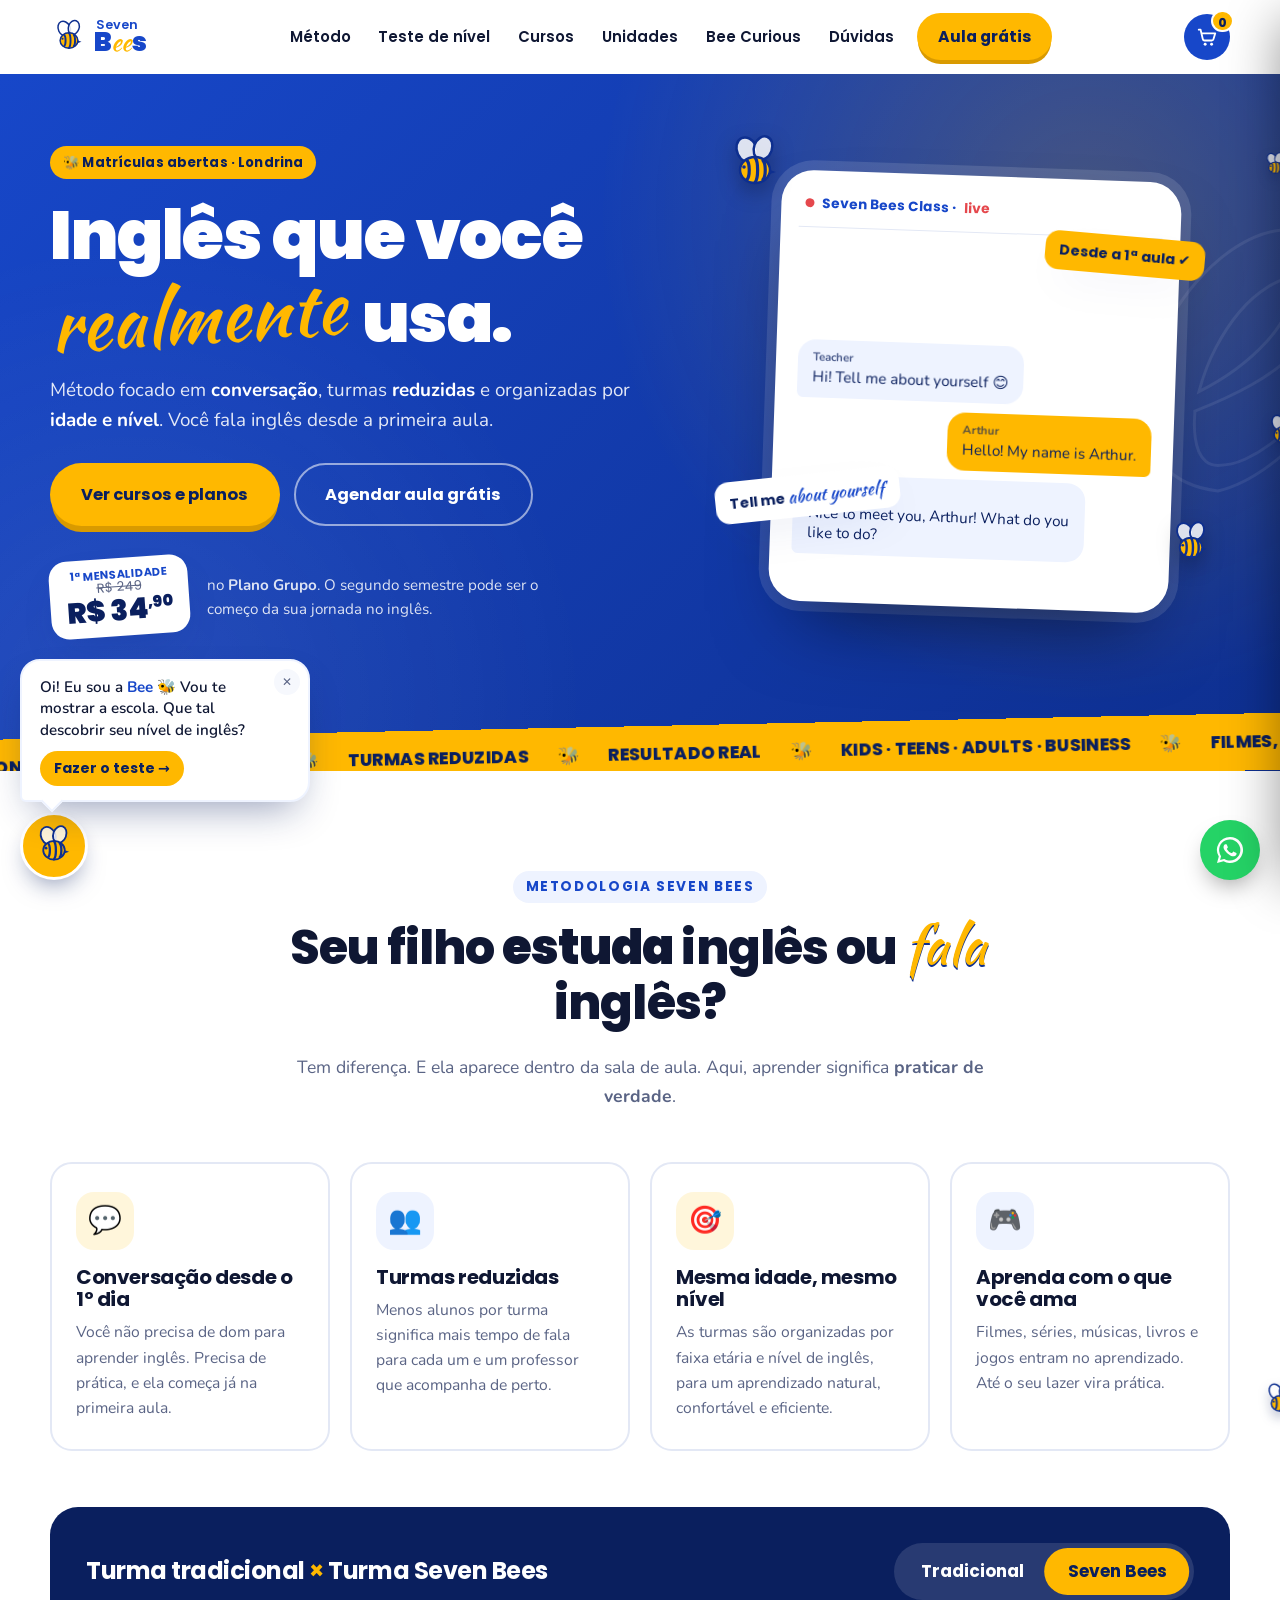
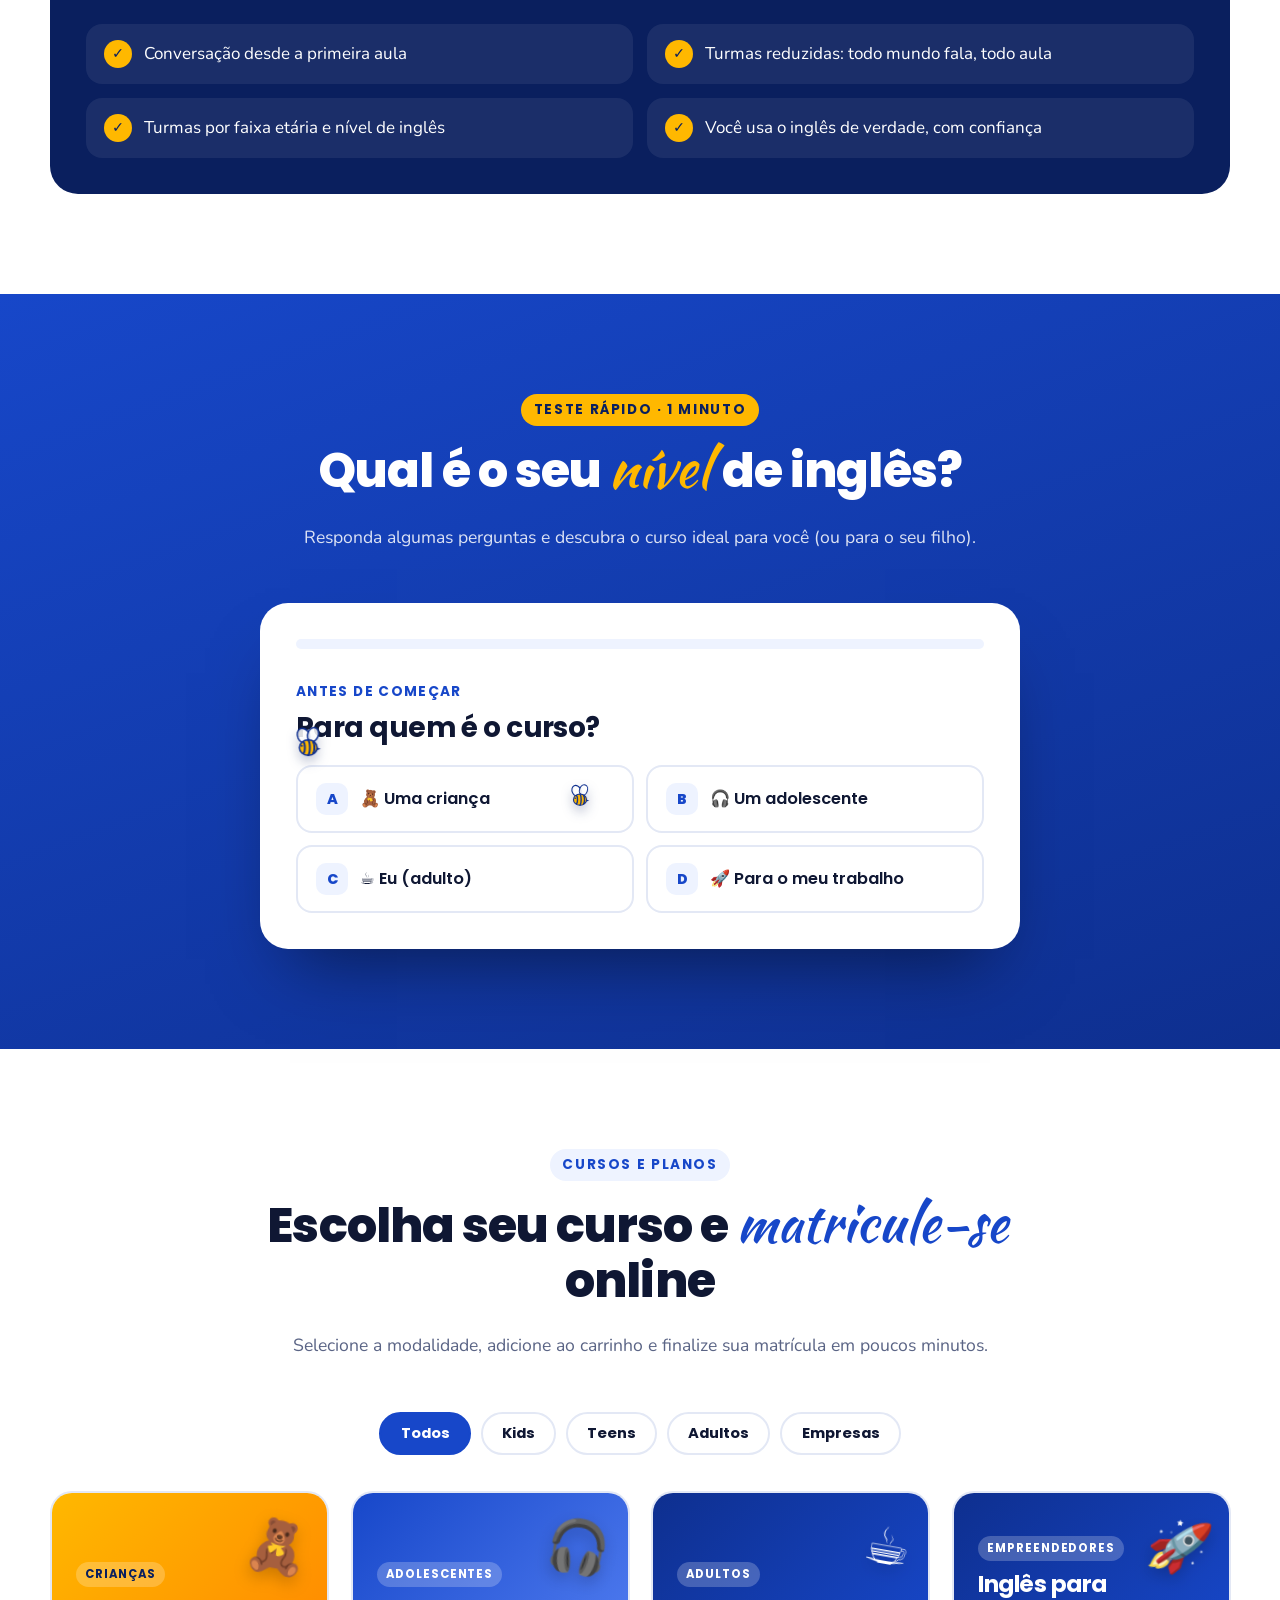
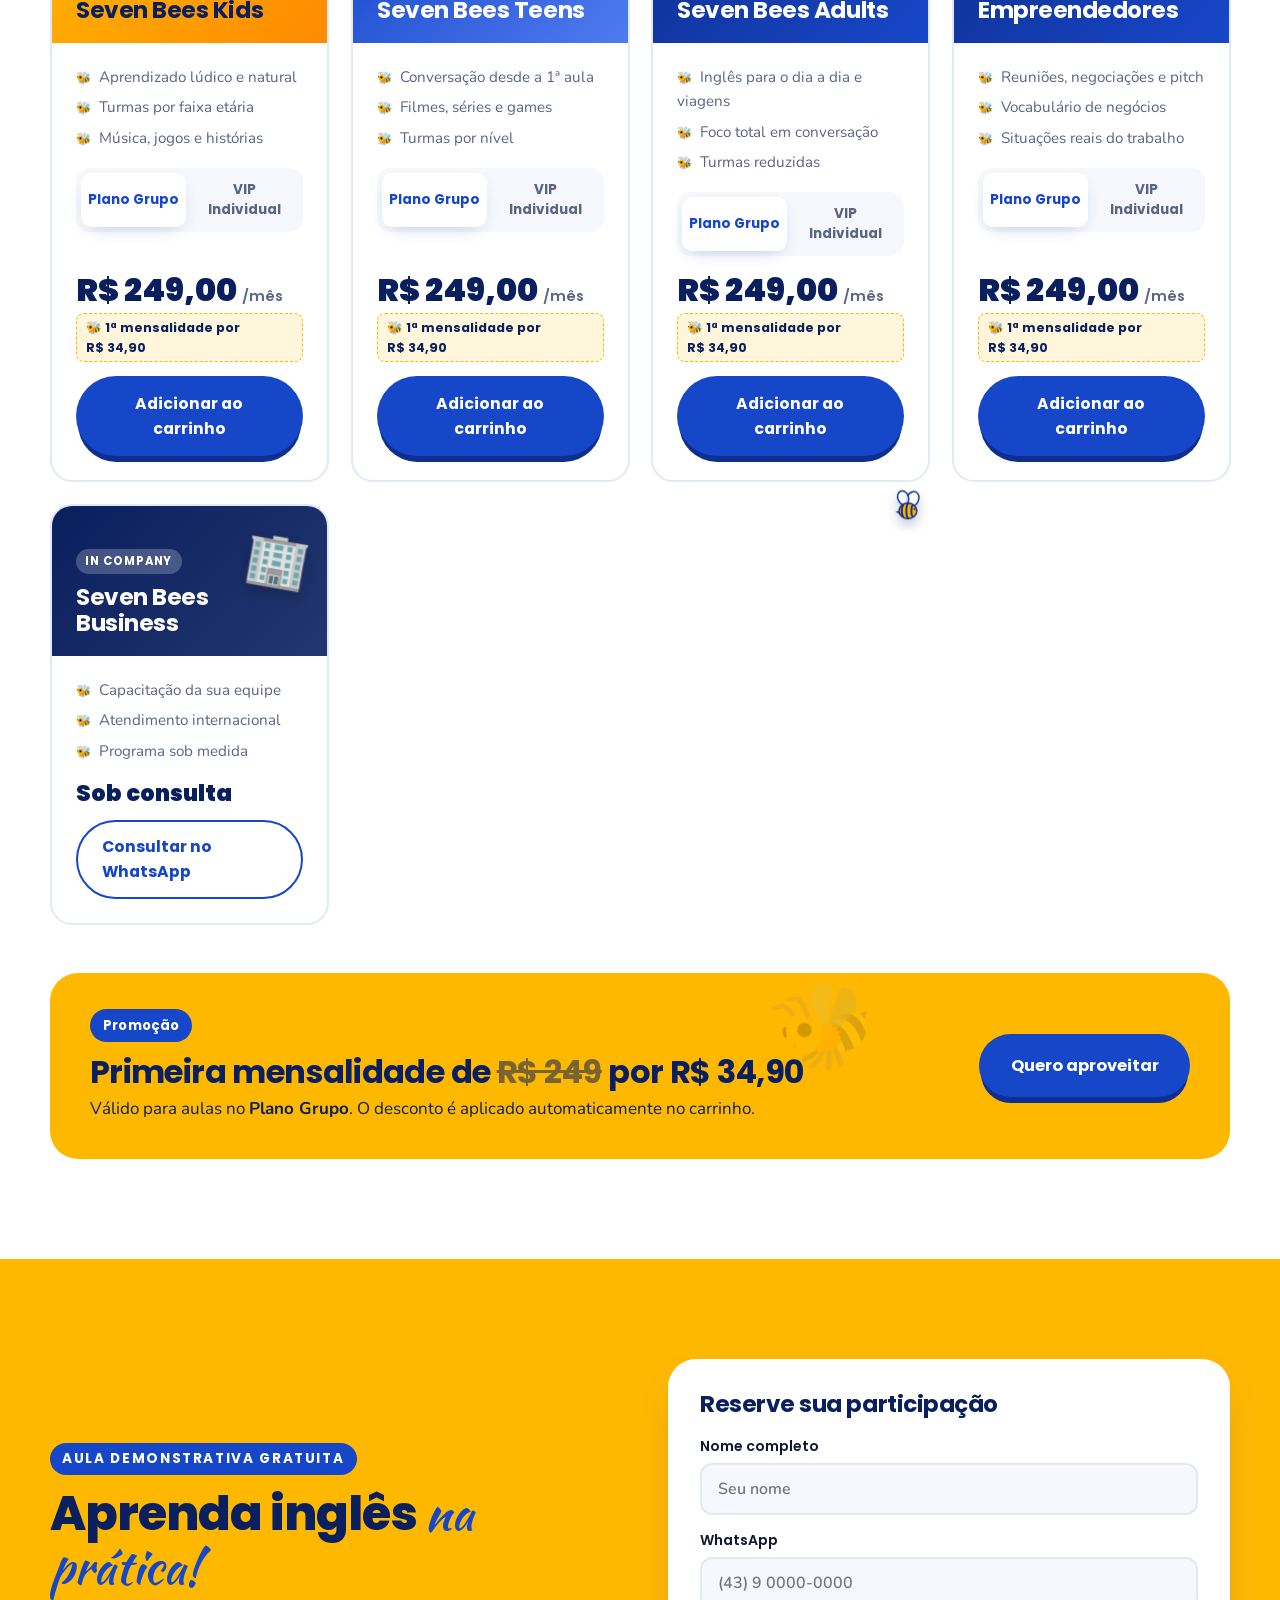
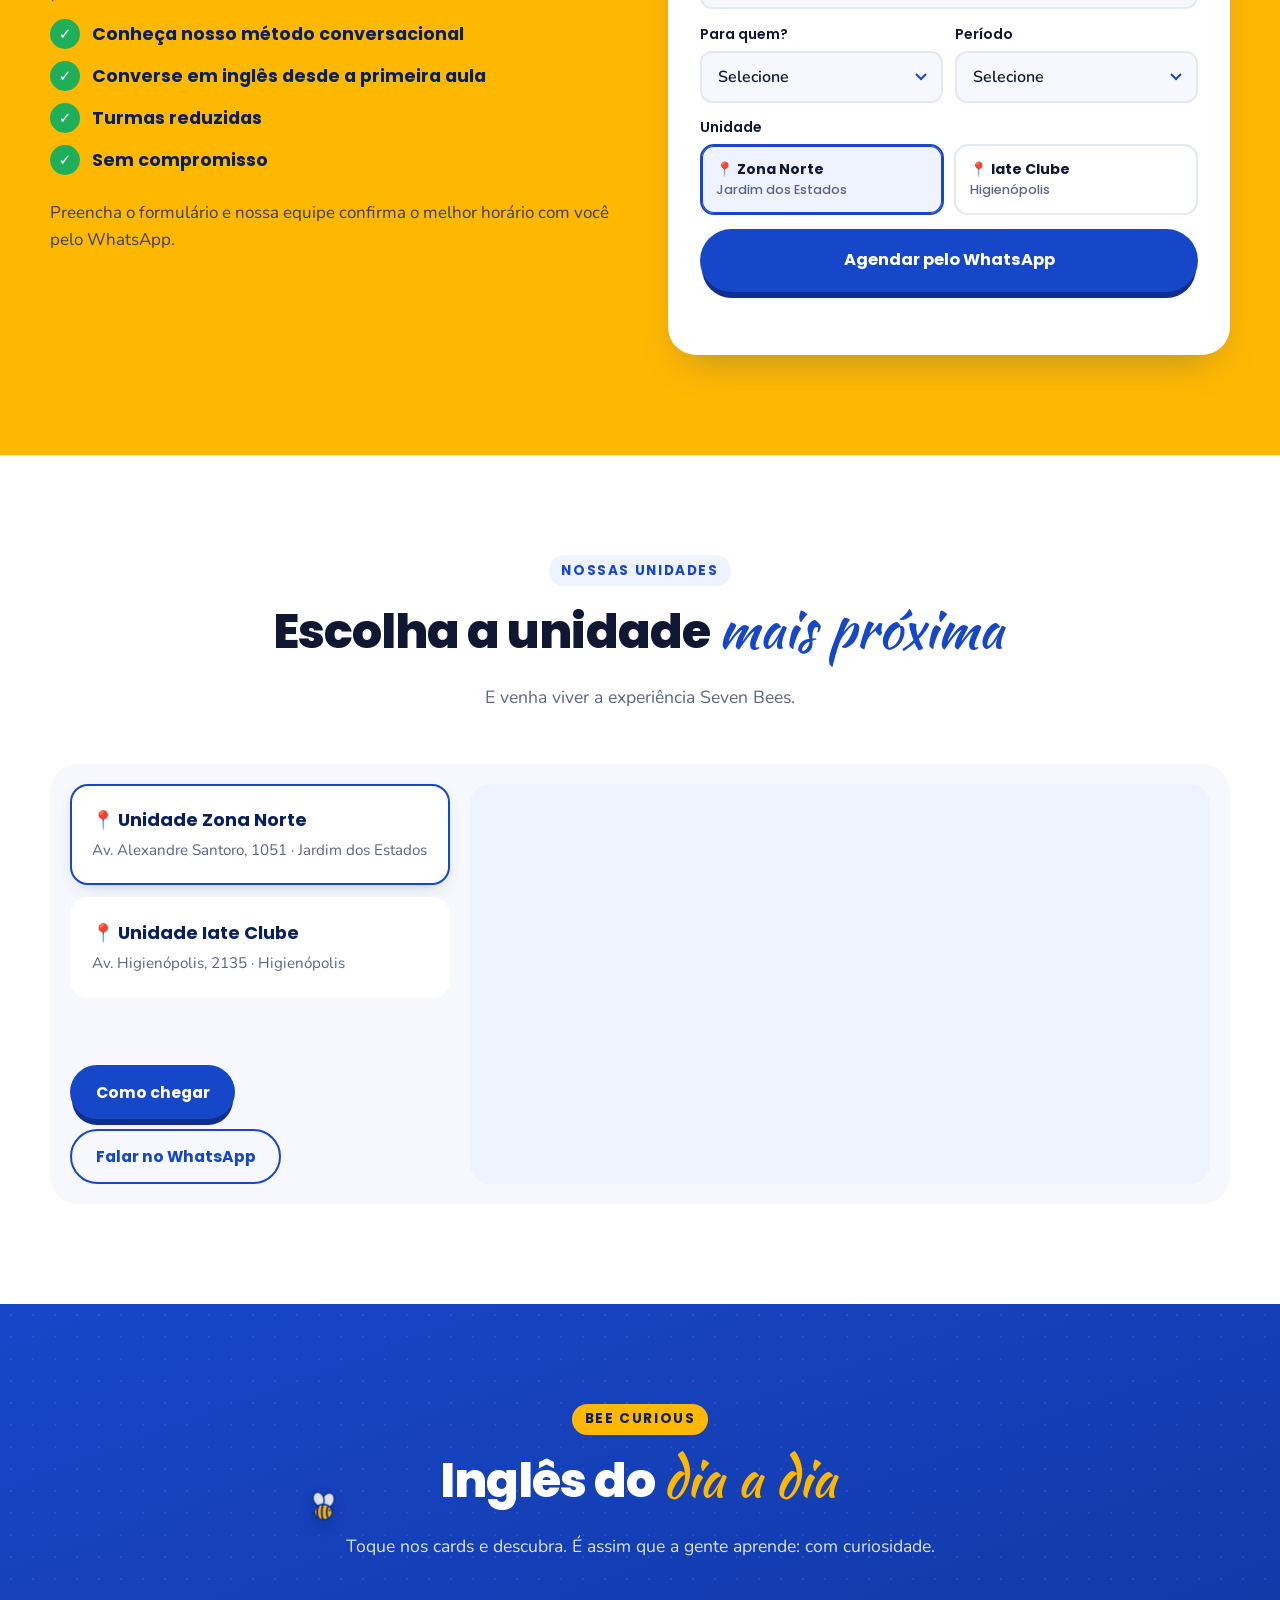
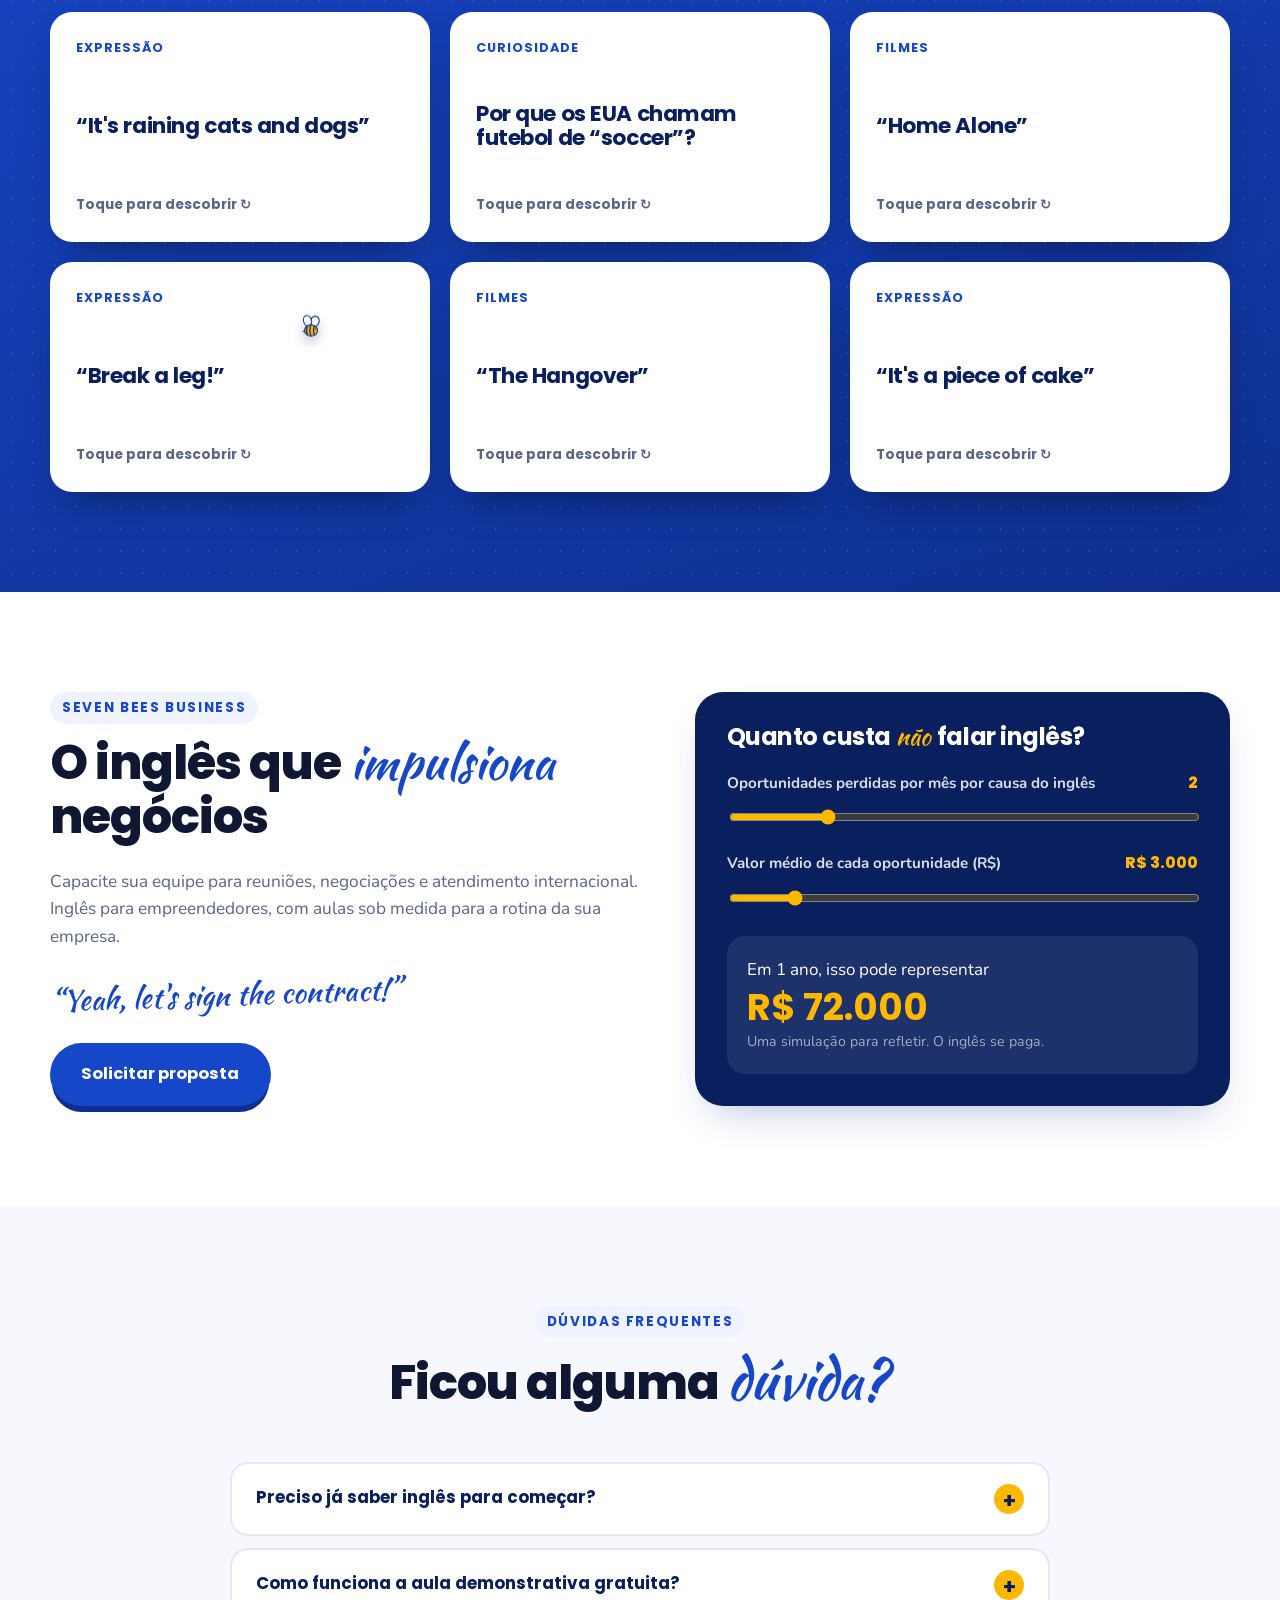
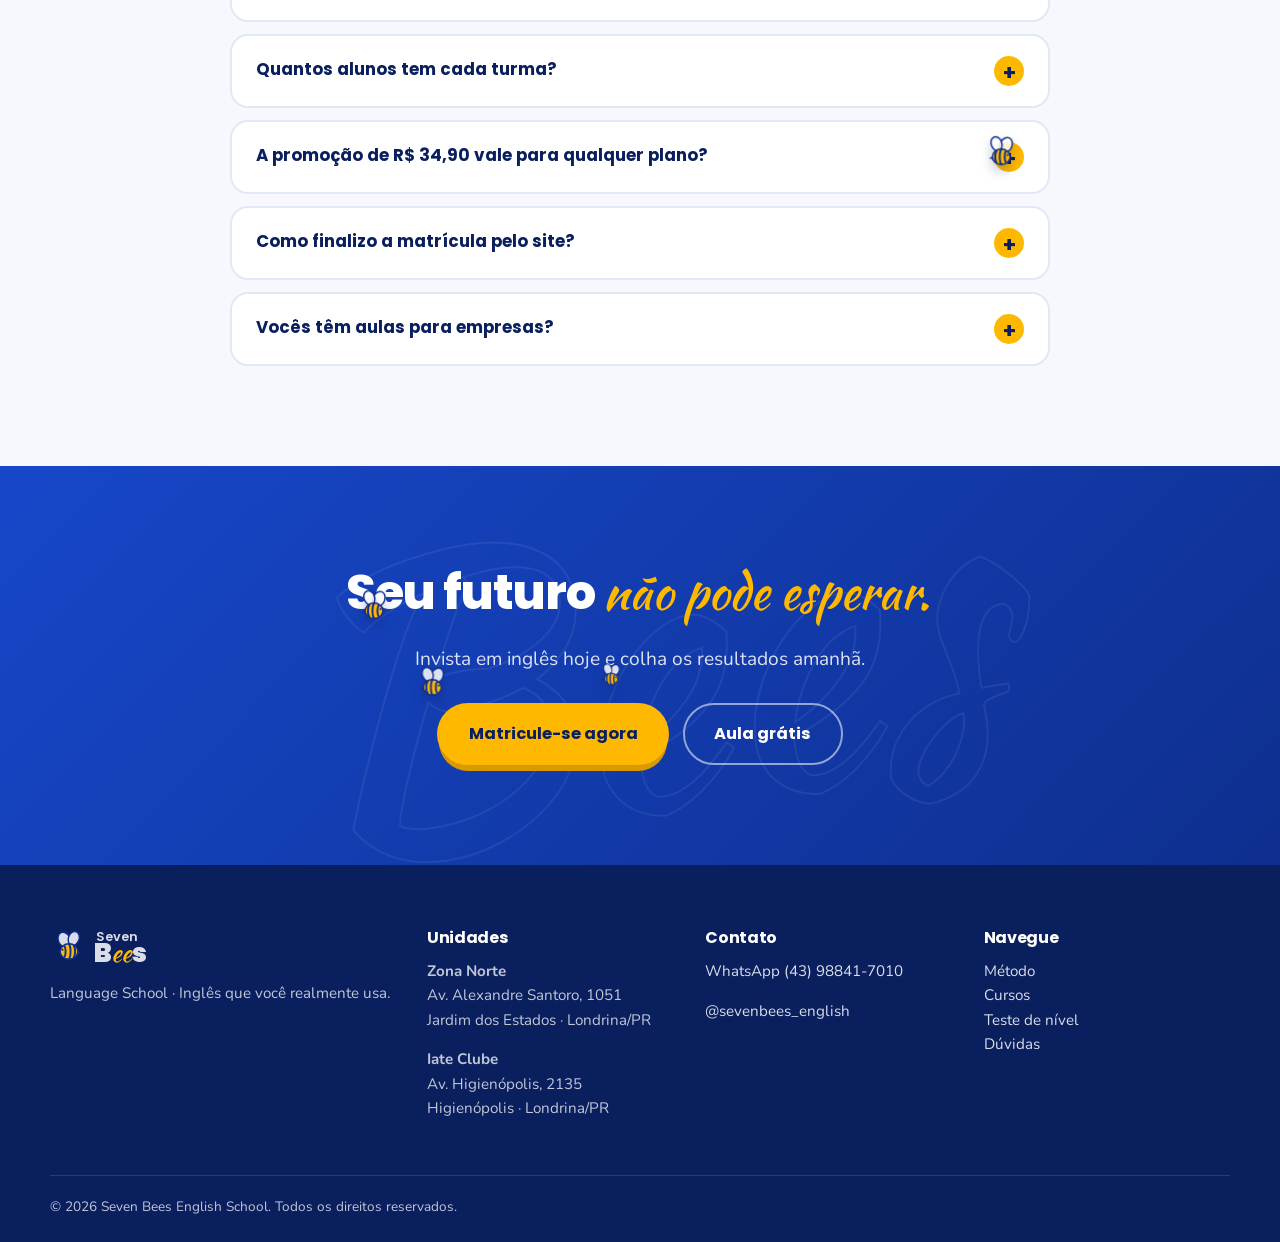
==== commit ac90a549: "Adiciona abelhas voando, abelha guia e seção de depoimentos - Abelhas animadas em várias seções (des" ====
--- a/index.html
+++ b/index.html
@@ -30,6 +30,7 @@
       <a href="#cursos">Cursos</a>
       <a href="#unidades">Unidades</a>
       <a href="#curiosidades">Bee Curious</a>
+      <a href="#depoimentos" data-nav-testi hidden>Depoimentos</a>
       <a href="#faq">Dúvidas</a>
       <a href="#aula-gratis" class="btn btn--yellow nav__cta">Aula grátis</a>
     </nav>
@@ -47,7 +48,7 @@
 <main>
 
 <!-- ============ HERO ============ -->
-<section class="hero">
+<section class="hero" id="inicio" data-bees="2">
   <div class="hero__scribble" aria-hidden="true">ee</div>
   <div class="container hero__grid">
     <div class="hero__copy reveal">
@@ -98,7 +99,7 @@
 </section>
 
 <!-- ============ MÉTODO ============ -->
-<section class="section" id="metodo">
+<section class="section" id="metodo" data-bees="1">
   <div class="container">
     <div class="section__head reveal">
       <span class="eyebrow">Metodologia Seven Bees</span>
@@ -145,7 +146,7 @@
 </section>
 
 <!-- ============ TESTE DE NÍVEL ============ -->
-<section class="section section--blue" id="teste">
+<section class="section section--blue" id="teste" data-bees="2">
   <div class="container">
     <div class="section__head section__head--light reveal">
       <span class="eyebrow eyebrow--yellow">Teste rápido · 1 minuto</span>
@@ -161,7 +162,7 @@
 </section>
 
 <!-- ============ CURSOS / LOJA ============ -->
-<section class="section" id="cursos">
+<section class="section" id="cursos" data-bees="1">
   <div class="container">
     <div class="section__head reveal">
       <span class="eyebrow">Cursos e planos</span>
@@ -276,7 +277,7 @@
 </section>
 
 <!-- ============ CURIOSIDADES ============ -->
-<section class="section section--blue section--texture" id="curiosidades">
+<section class="section section--blue section--texture" id="curiosidades" data-bees="2">
   <div class="container">
     <div class="section__head section__head--light reveal">
       <span class="eyebrow eyebrow--yellow">Bee Curious</span>
@@ -284,6 +285,23 @@
       <p>Toque nos cards e descubra. É assim que a gente aprende: com curiosidade.</p>
     </div>
     <div class="flips" id="flips"></div>
+  </div>
+</section>
+
+<!-- ============ DEPOIMENTOS ============ -->
+<section class="section section--soft" id="depoimentos" hidden>
+  <div class="container">
+    <div class="section__head reveal">
+      <span class="eyebrow">Depoimentos</span>
+      <h2>Quem é da colmeia <span class="script">recomenda</span></h2>
+      <p>Alunos, pais e professores contam como é aprender inglês na Seven Bees.</p>
+    </div>
+    <div class="testi reveal">
+      <button class="testi__arrow testi__arrow--prev" aria-label="Depoimento anterior">‹</button>
+      <div class="testi__track" id="testiTrack" tabindex="0" aria-label="Depoimentos"></div>
+      <button class="testi__arrow testi__arrow--next" aria-label="Próximo depoimento">›</button>
+    </div>
+    <div class="testi__dots" id="testiDots"></div>
   </div>
 </section>
 
@@ -319,7 +337,7 @@
 </section>
 
 <!-- ============ FAQ ============ -->
-<section class="section section--soft" id="faq">
+<section class="section section--soft" id="faq" data-bees="1">
   <div class="container container--narrow">
     <div class="section__head reveal">
       <span class="eyebrow">Dúvidas frequentes</span>
@@ -355,7 +373,7 @@
 </section>
 
 <!-- ============ CTA FINAL ============ -->
-<section class="final-cta">
+<section class="final-cta" id="final" data-bees="3">
   <div class="container final-cta__inner reveal">
     <h2>Seu futuro <span class="script">não pode esperar.</span></h2>
     <p>Invista em inglês hoje e colha os resultados amanhã.</p>
@@ -475,6 +493,18 @@
   </div>
 </div>
 
+<!-- Abelha guia -->
+<div class="guide" id="guide">
+  <div class="guide__bubble" id="guideBubble" role="status" aria-live="polite">
+    <button class="guide__close" id="guideClose" aria-label="Fechar dica">✕</button>
+    <p id="guideText"></p>
+    <a href="#" class="guide__action" id="guideAction"></a>
+  </div>
+  <button class="guide__bee" id="guideBee" aria-label="Abelha guia: mostrar dica">
+    <svg viewBox="0 0 64 64" aria-hidden="true"><use href="#bee"/></svg>
+  </button>
+</div>
+
 <div class="toast" id="toast" role="status" aria-live="polite"></div>
 
 <!-- Ícone abelha reutilizável -->
--- a/css/style.css
+++ b/css/style.css
@@ -503,7 +503,8 @@
 /* ---------- Responsivo ---------- */
 @media (max-width: 1080px) {
   .pillars { grid-template-columns: repeat(2, 1fr); }
-  .nav a:not(.btn) { padding: .5em .55em; font-size: .88rem; }
+  .nav a:not(.btn) { padding: .5em .45em; font-size: .84rem; }
+  .nav__cta { margin-left: 4px; padding: .55em 1em; }
 }
 @media (max-width: 960px) {
   :root { --header-h: 66px; }
@@ -545,3 +546,86 @@
   .chat { min-height: 250px; }
   .float-bee--1 { top: -30px; left: -20px; }
 }
+
+/* =========================================================
+   Abelhas voando + abelha guia + depoimentos
+   ========================================================= */
+[data-bees] { position: relative; }
+.bee-layer { position: absolute; inset: 0; overflow: hidden; pointer-events: none; z-index: 3; }
+.bee-fly { position: absolute; left: 0; top: 0; width: 38px; height: 38px; will-change: transform; }
+.bee-fly svg { width: 100%; height: 100%; animation: bee-bob .35s ease-in-out infinite alternate; filter: drop-shadow(0 6px 6px rgba(10,31,94,.25)); }
+.bee-fly--sm { width: 28px; height: 28px; }
+.bee-trail { position: absolute; width: 5px; height: 5px; border-radius: 50%; background: currentColor; opacity: .35; animation: trail 1.1s ease-out forwards; }
+.section--blue .bee-trail, .hero .bee-trail, .final-cta .bee-trail { color: #fff; }
+.bee-trail { color: var(--blue); }
+@keyframes bee-bob { from { transform: translateY(-2px) rotate(-4deg); } to { transform: translateY(2px) rotate(4deg); } }
+@keyframes trail { to { opacity: 0; transform: scale(.2); } }
+
+/* Abelha guia */
+.guide { position: fixed; left: 20px; bottom: 20px; z-index: 45; display: flex; flex-direction: column; align-items: flex-start; gap: 10px; pointer-events: none; }
+.guide__bee {
+  pointer-events: auto; width: 68px; height: 68px; border-radius: 50%; border: 3px solid #fff; padding: 8px;
+  background: var(--yellow); box-shadow: 0 12px 26px -10px rgba(10,31,94,.55); transition: transform .2s;
+}
+.guide__bee svg { width: 100%; height: 100%; animation: hover-bee 2.4s ease-in-out infinite; }
+.guide__bee:hover { transform: scale(1.08) rotate(-6deg); }
+.guide__bee.is-flying { animation: guide-loop .9s cubic-bezier(.4,1.4,.5,1); }
+.guide__bubble {
+  pointer-events: auto; position: relative; width: min(290px, calc(100vw - 40px)); background: #fff; color: var(--ink);
+  border-radius: 20px 20px 20px 6px; padding: 16px 18px 14px; box-shadow: 0 18px 40px -14px rgba(10,31,94,.45);
+  border: 2px solid var(--blue-50); transform-origin: 20px 100%;
+  opacity: 0; transform: scale(.6) translateY(10px); visibility: hidden; transition: opacity .25s, transform .3s cubic-bezier(.3,1.5,.5,1), visibility .3s;
+}
+.guide__bubble.is-on { opacity: 1; transform: none; visibility: visible; }
+.guide__bubble::after { content: ""; position: absolute; left: 22px; bottom: -9px; width: 16px; height: 16px; background: #fff; border-right: 2px solid var(--blue-50); border-bottom: 2px solid var(--blue-50); transform: rotate(45deg); }
+.guide__bubble p { margin: 0 22px 10px 0; font-size: .95rem; line-height: 1.4; font-weight: 600; }
+.guide__bubble p b { color: var(--blue); }
+.guide__action { display: inline-flex; align-items: center; gap: 6px; font: 700 .88rem var(--font-head); color: var(--blue-900); background: var(--yellow); padding: .5em 1em; border-radius: 999px; text-decoration: none; transition: transform .15s; }
+.guide__action:hover { transform: translateX(3px); }
+.guide__action[hidden] { display: none; }
+.guide__close { position: absolute; top: 8px; right: 8px; width: 26px; height: 26px; border: 0; border-radius: 50%; background: var(--soft); color: var(--muted); font-size: .75rem; font-weight: 800; }
+@keyframes guide-loop {
+  0% { transform: none; } 30% { transform: translate(30px,-40px) rotate(20deg); } 60% { transform: translate(-10px,-60px) rotate(-200deg); } 100% { transform: none; }
+}
+
+/* Destaque da seção indicada pela abelha */
+.bee-target { animation: bee-target 1.6s ease; }
+@keyframes bee-target { 0%,100% { box-shadow: 0 0 0 0 rgba(255,184,0,0); } 30% { box-shadow: 0 0 0 8px rgba(255,184,0,.55); } }
+
+/* Depoimentos */
+.testi { position: relative; }
+.testi__track { display: grid; grid-auto-flow: column; grid-auto-columns: calc((100% - 40px) / 3); gap: 20px; overflow-x: auto; scroll-snap-type: x mandatory; scroll-behavior: smooth; padding: 10px 4px 20px; scrollbar-width: none; }
+.testi__track::-webkit-scrollbar { display: none; }
+.testi-card { scroll-snap-align: start; background: #fff; border-radius: var(--radius); padding: 28px; border: 2px solid var(--line); display: flex; flex-direction: column; gap: 16px; position: relative; transition: transform .25s, border-color .25s; }
+.testi-card:hover { transform: translateY(-4px); border-color: var(--yellow); }
+.testi-card::before { content: "“"; position: absolute; top: -6px; right: 20px; font: 900 5rem/1 var(--font-head); color: var(--yellow); opacity: .5; }
+.testi-card__stars { color: var(--yellow); letter-spacing: 2px; font-size: 1.05rem; }
+.testi-card blockquote { margin: 0; color: var(--ink); font-size: 1rem; flex: 1; }
+.testi-card footer { display: flex; align-items: center; gap: 12px; }
+.testi-card__avatar { flex: none; width: 50px; height: 50px; border-radius: 50%; object-fit: cover; background: var(--blue); color: #fff; display: grid; place-items: center; font: 800 1.2rem var(--font-head); border: 3px solid var(--yellow); }
+.testi-card strong { display: block; font-family: var(--font-head); color: var(--blue-900); }
+.testi-card small { color: var(--muted); }
+.testi__arrow { position: absolute; top: 50%; transform: translateY(-60%); z-index: 2; width: 48px; height: 48px; border-radius: 50%; border: 0; background: var(--blue); color: #fff; font-size: 1.8rem; line-height: 1; box-shadow: var(--shadow-sm); transition: transform .15s, opacity .2s; }
+.testi__arrow:hover { transform: translateY(-60%) scale(1.08); }
+.testi__arrow--prev { left: -20px; }
+.testi__arrow--next { right: -20px; }
+.testi__arrow:disabled { opacity: .3; cursor: default; }
+.testi__dots { display: flex; justify-content: center; gap: 8px; margin-top: 8px; }
+.testi__dots button { width: 10px; height: 10px; border-radius: 999px; border: 0; padding: 0; background: var(--line); transition: width .25s, background .25s; }
+.testi__dots button.is-active { width: 28px; background: var(--yellow); }
+
+@media (max-width: 960px) {
+  .testi__track { grid-auto-columns: calc((100% - 20px) / 2); }
+}
+@media (max-width: 600px) {
+  .testi__track { grid-auto-columns: 88%; }
+  .testi__arrow { display: none; }
+  .guide { left: 14px; bottom: 14px; }
+  .guide__bee { width: 56px; height: 56px; padding: 6px; }
+  .bee-fly { width: 30px; height: 30px; }
+  .guide__bubble { width: min(250px, calc(100vw - 90px)); padding: 12px 14px 12px; }
+  .guide__bubble p { font-size: .86rem; }
+}
+@media (prefers-reduced-motion: reduce) {
+  .bee-layer { display: none; }
+}
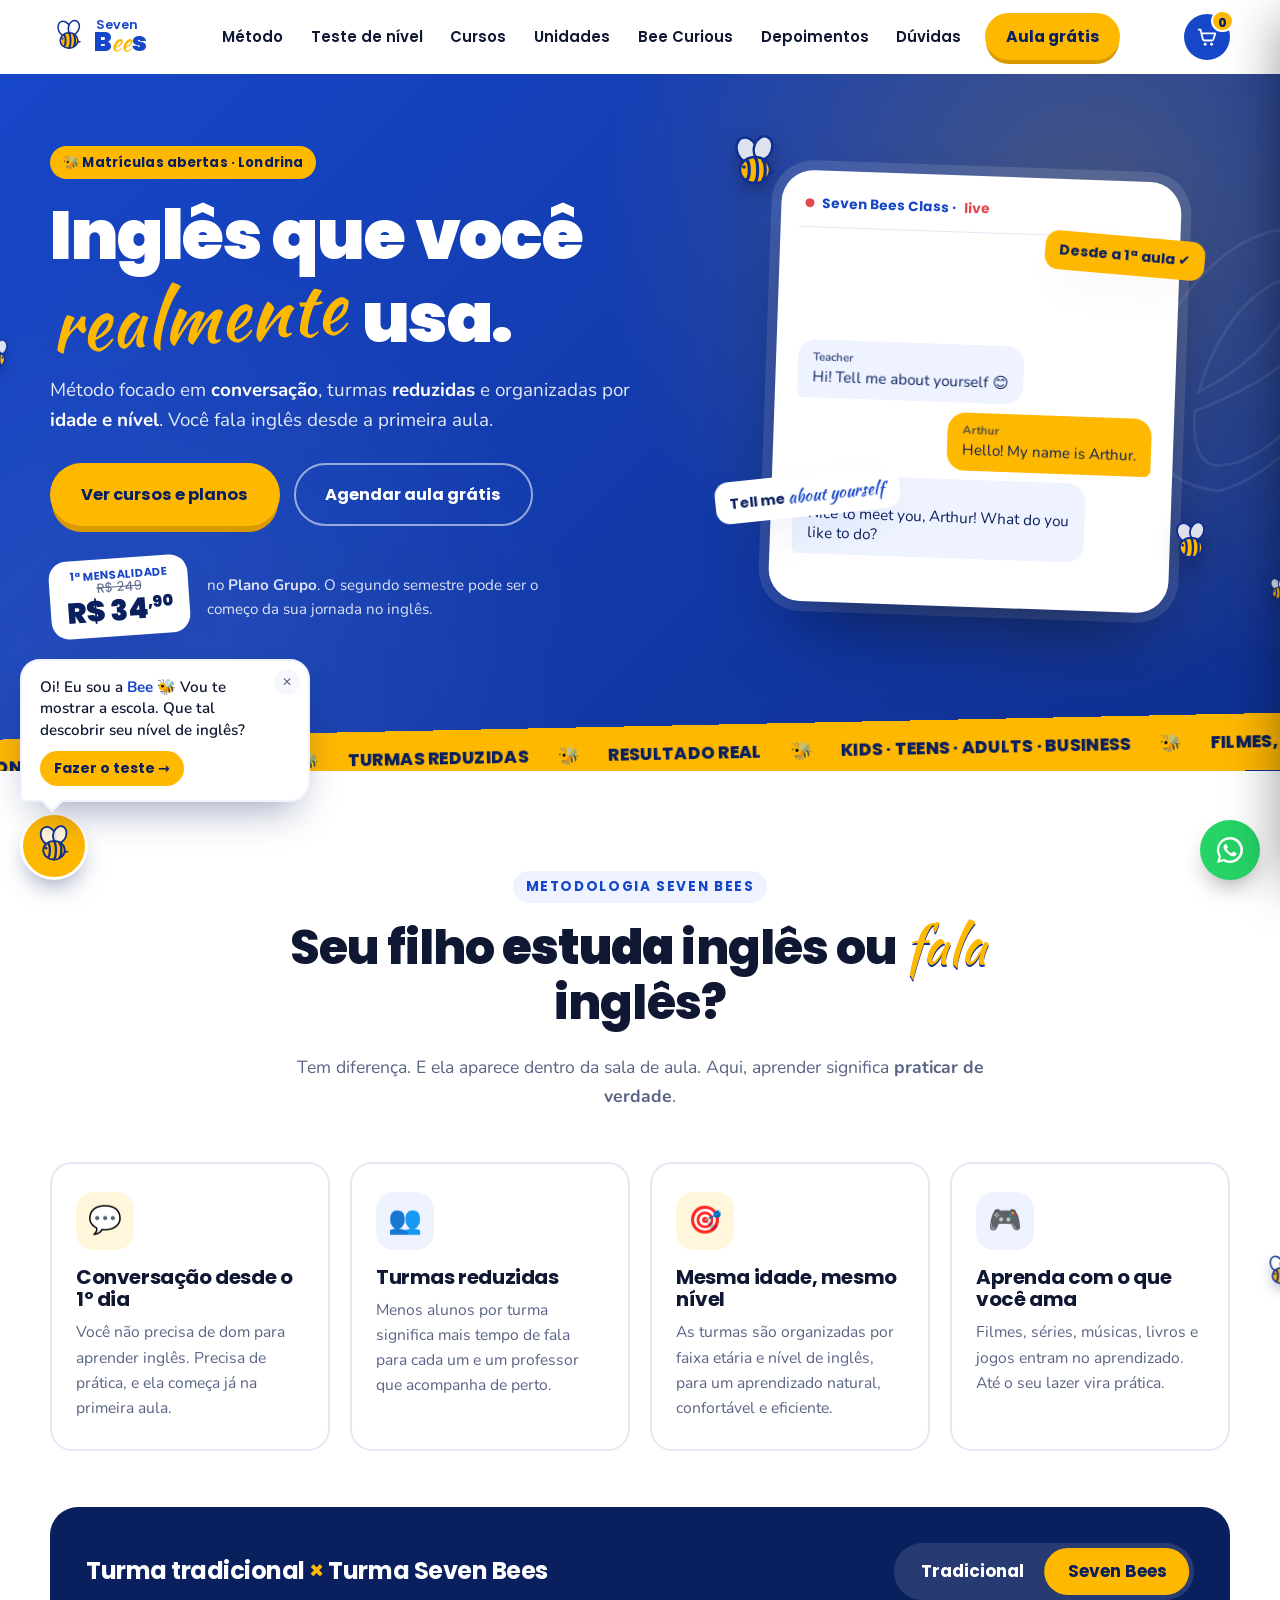
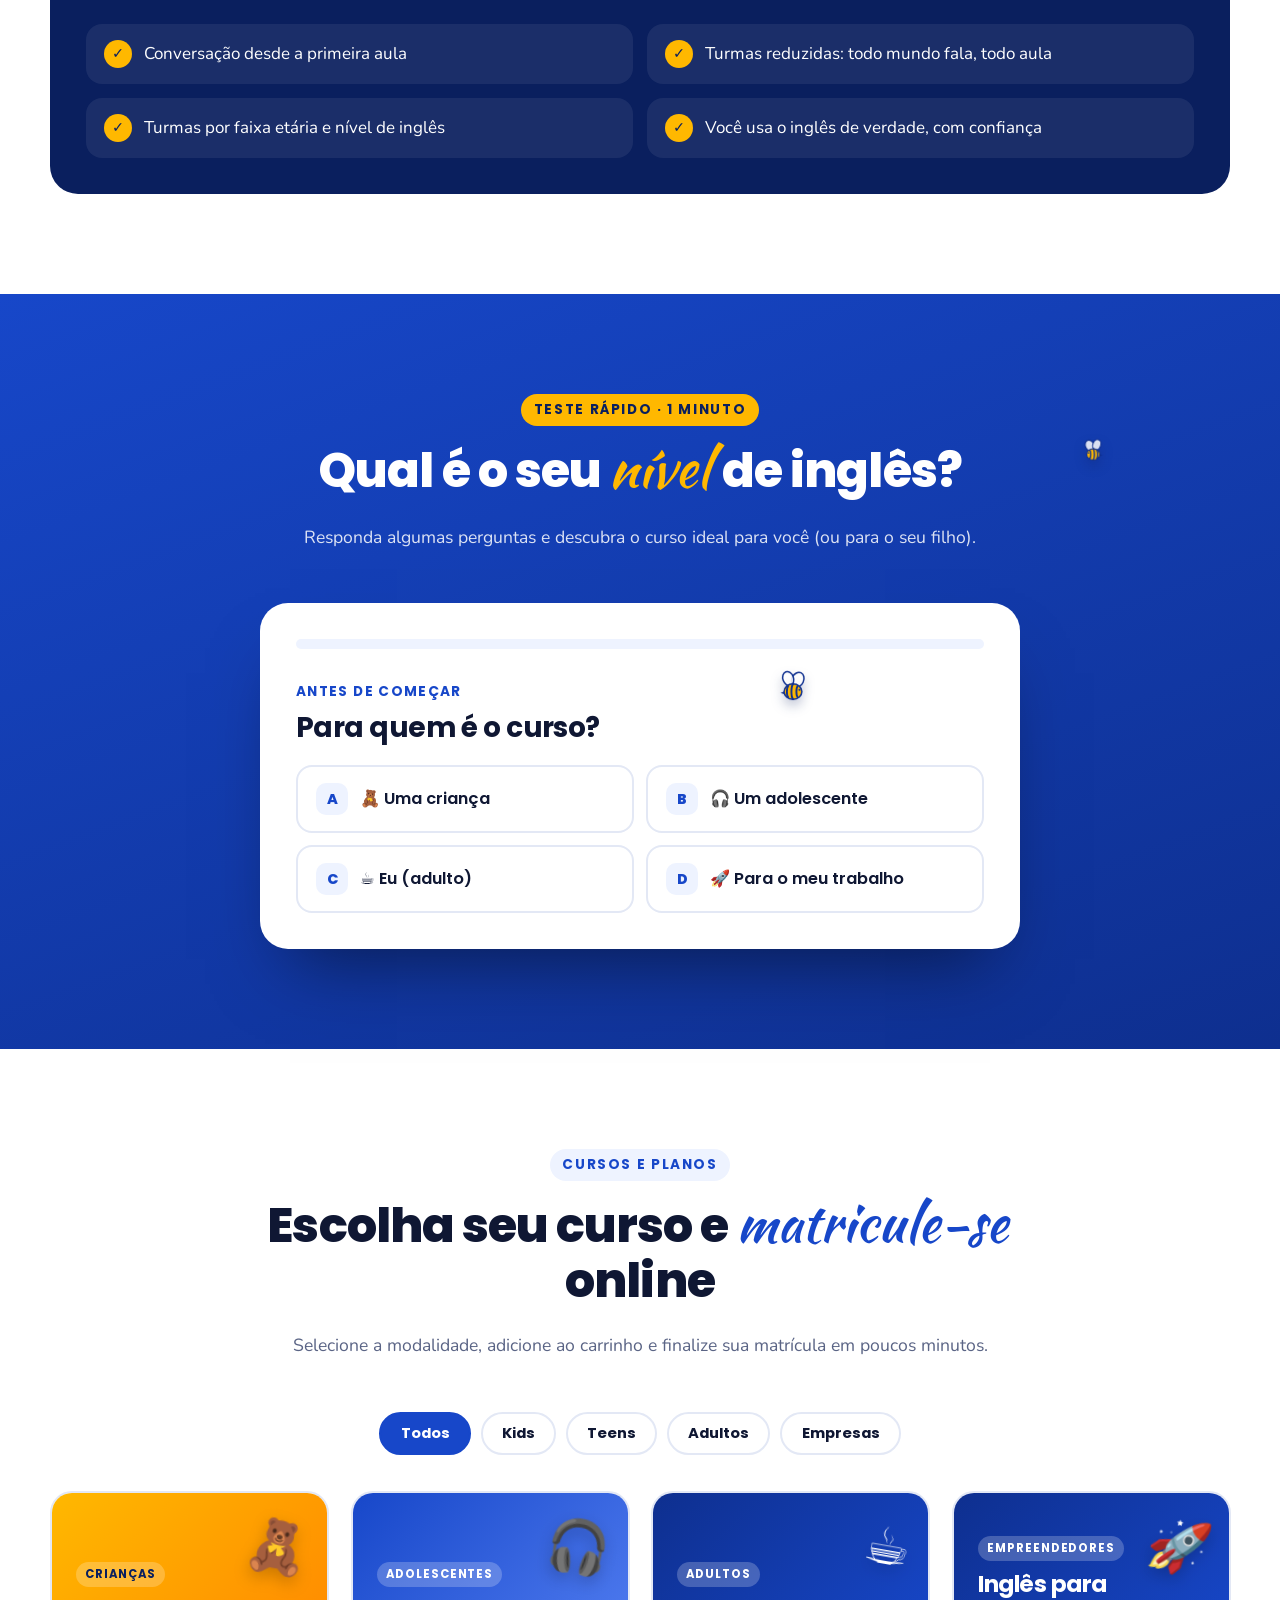
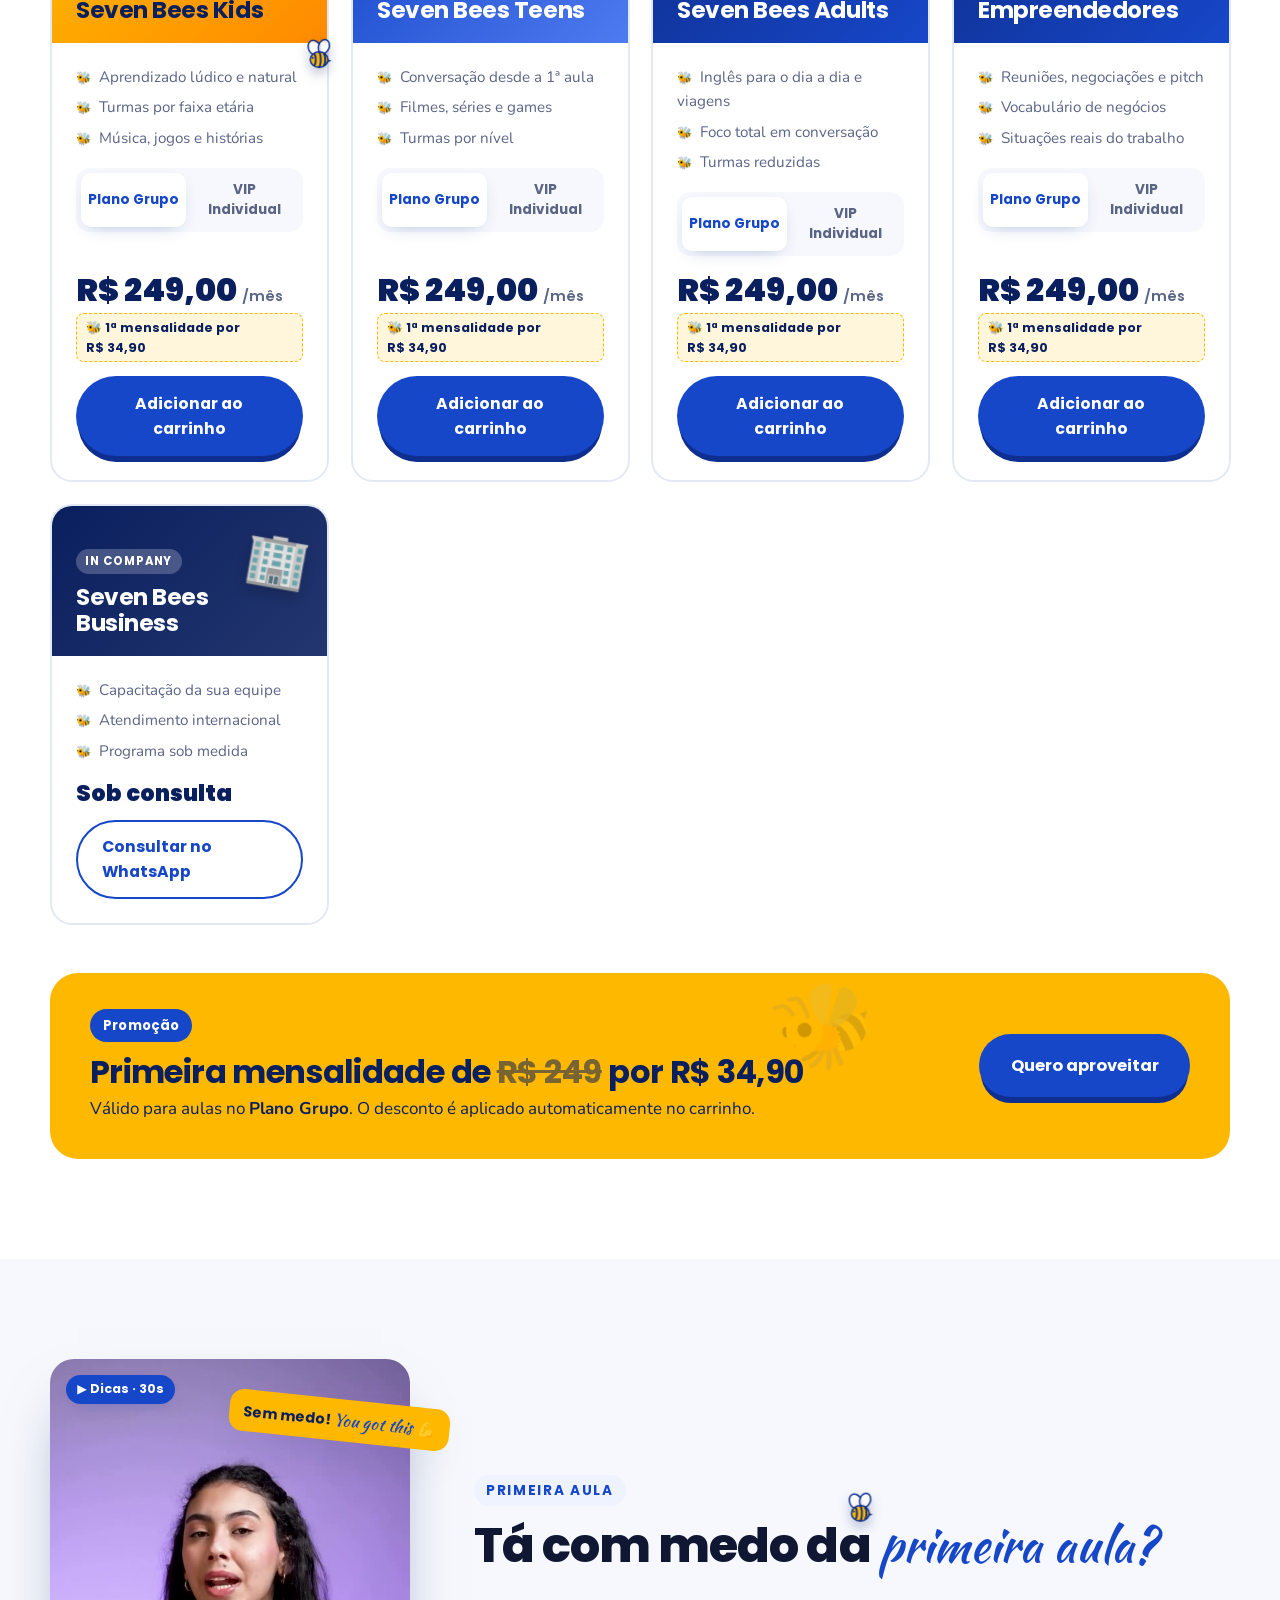
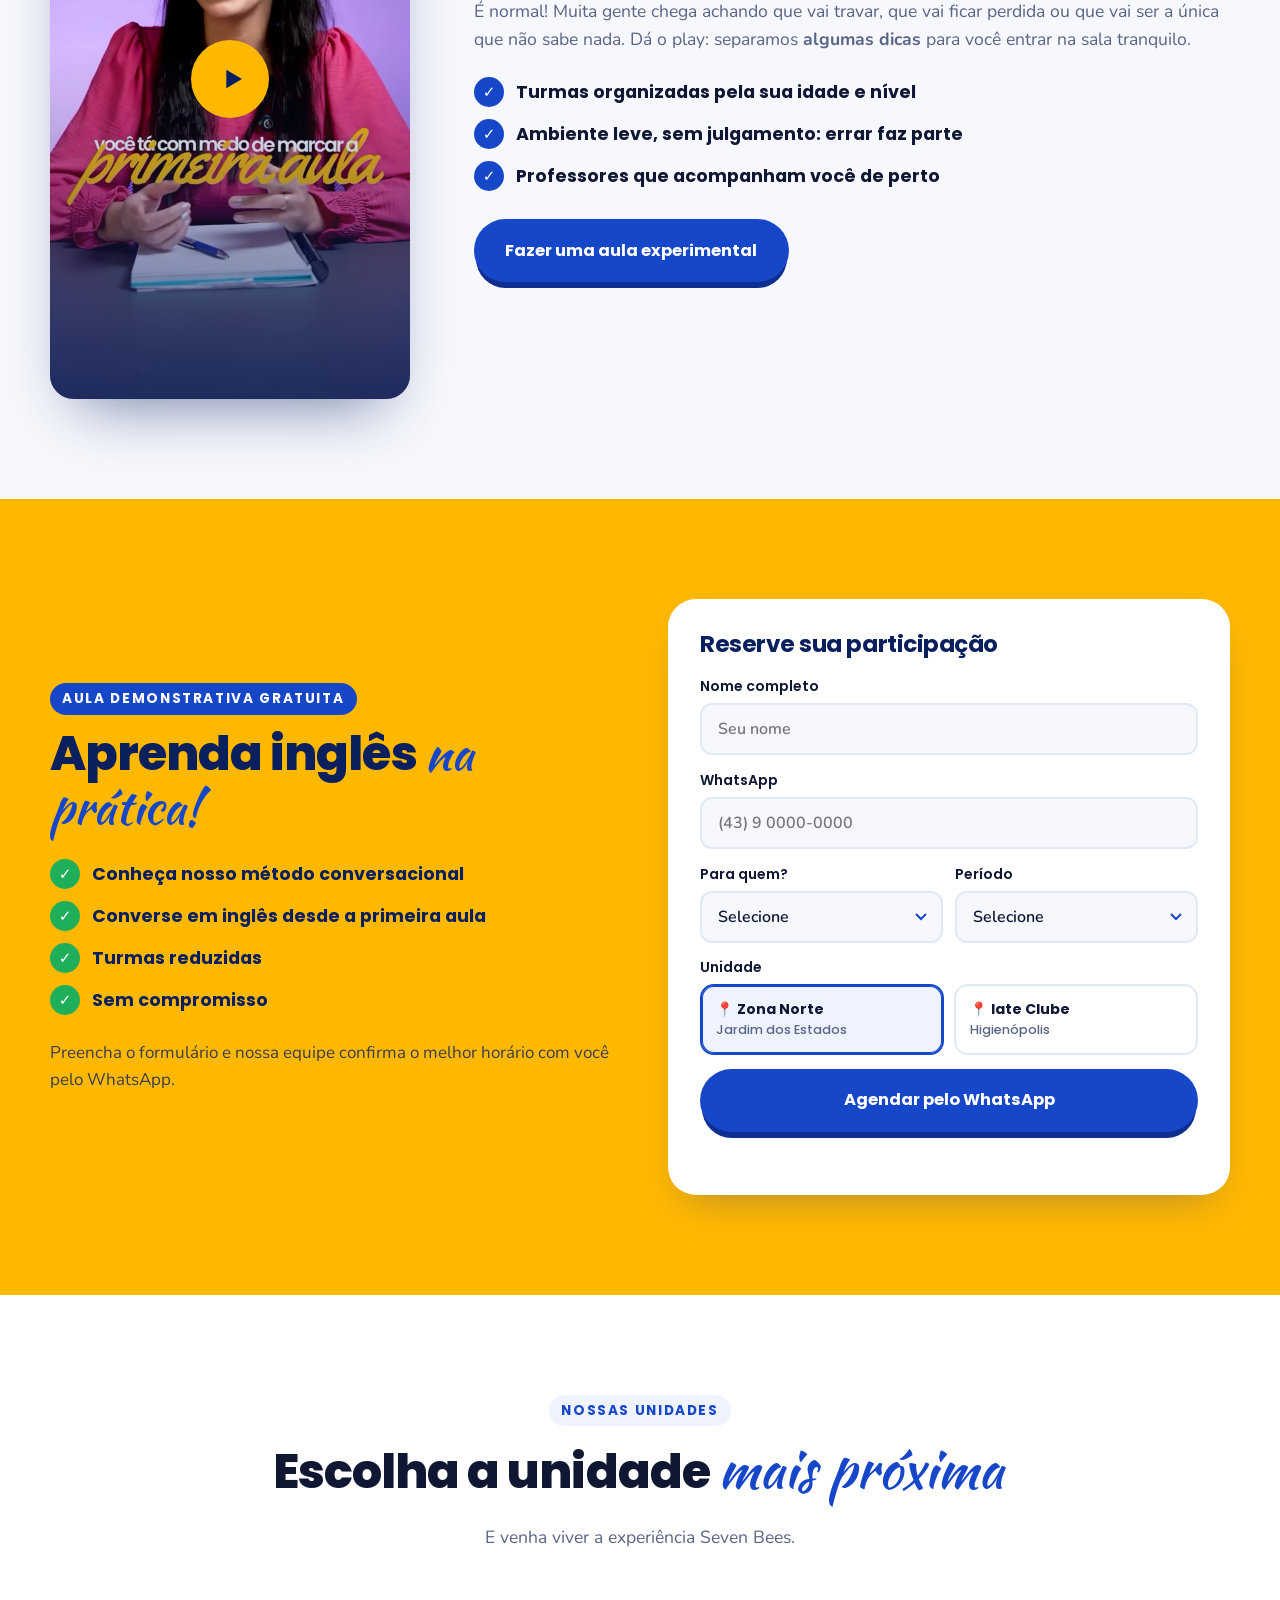
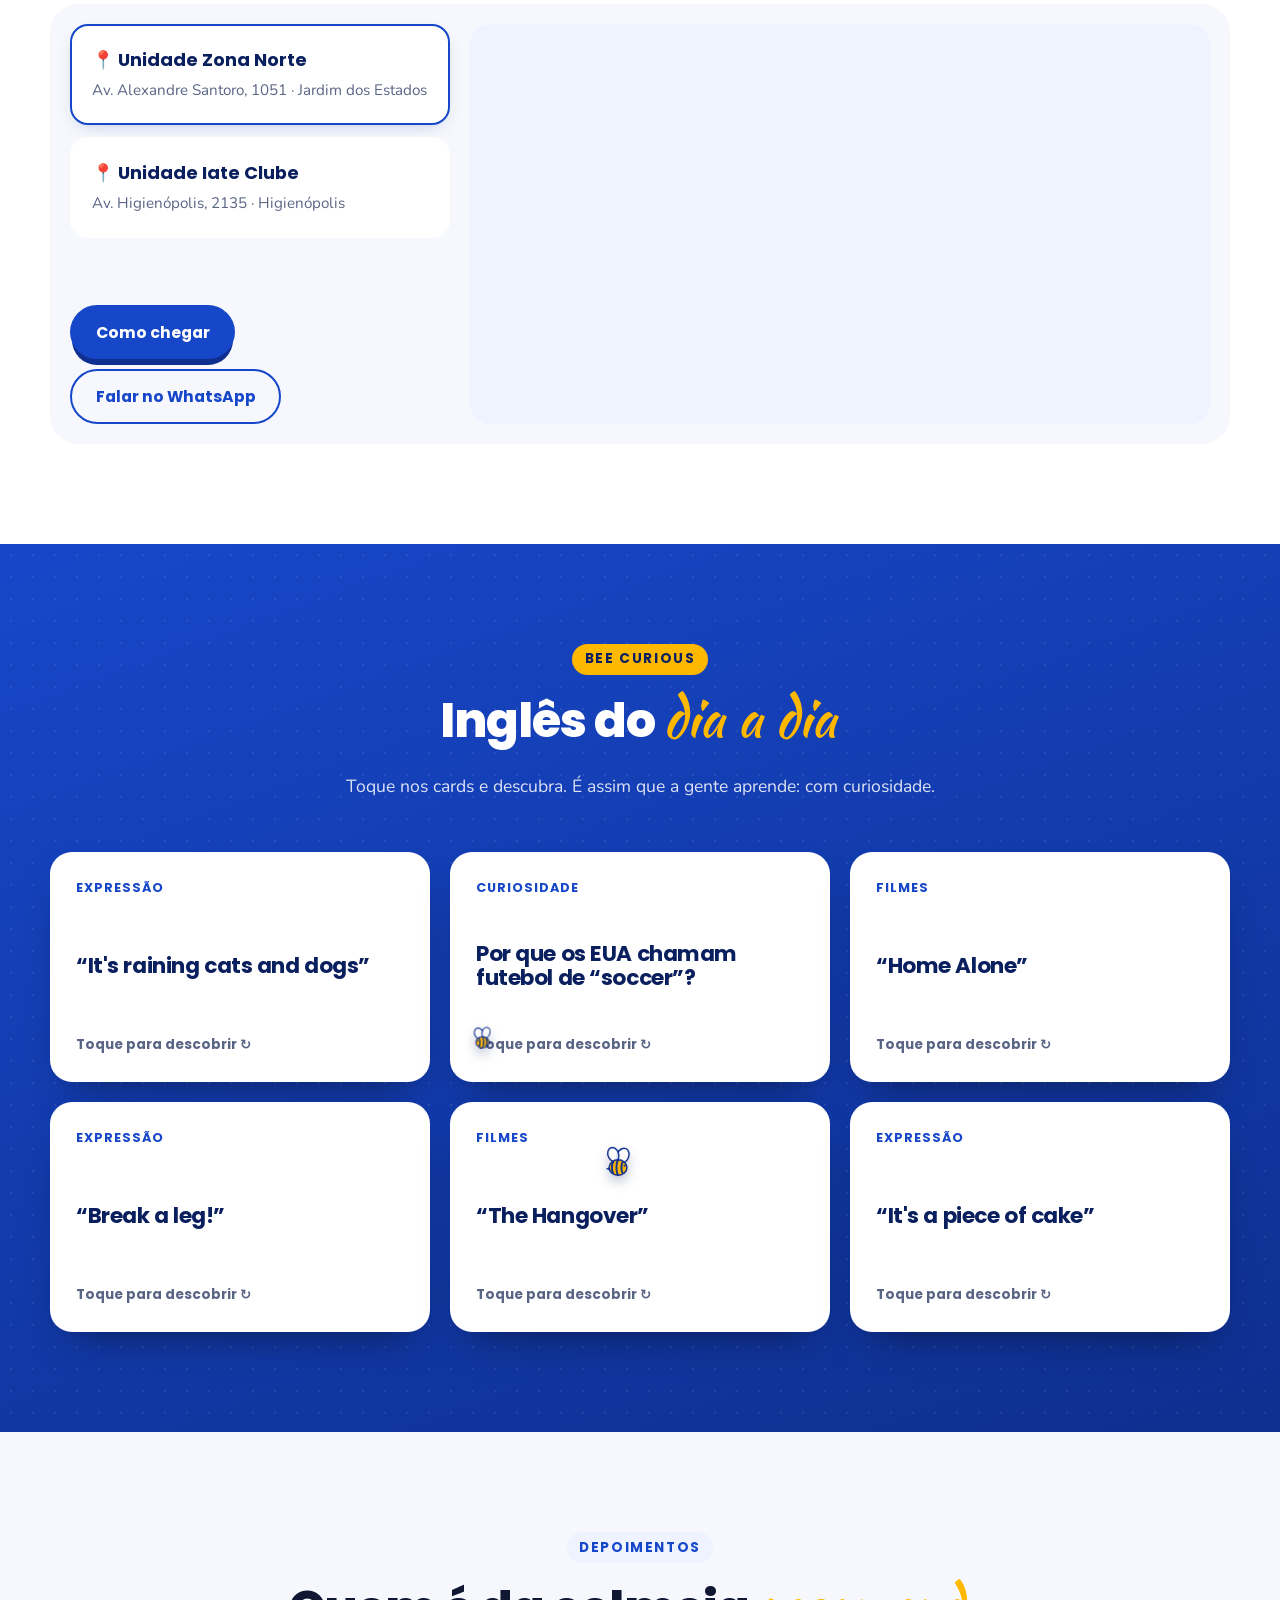
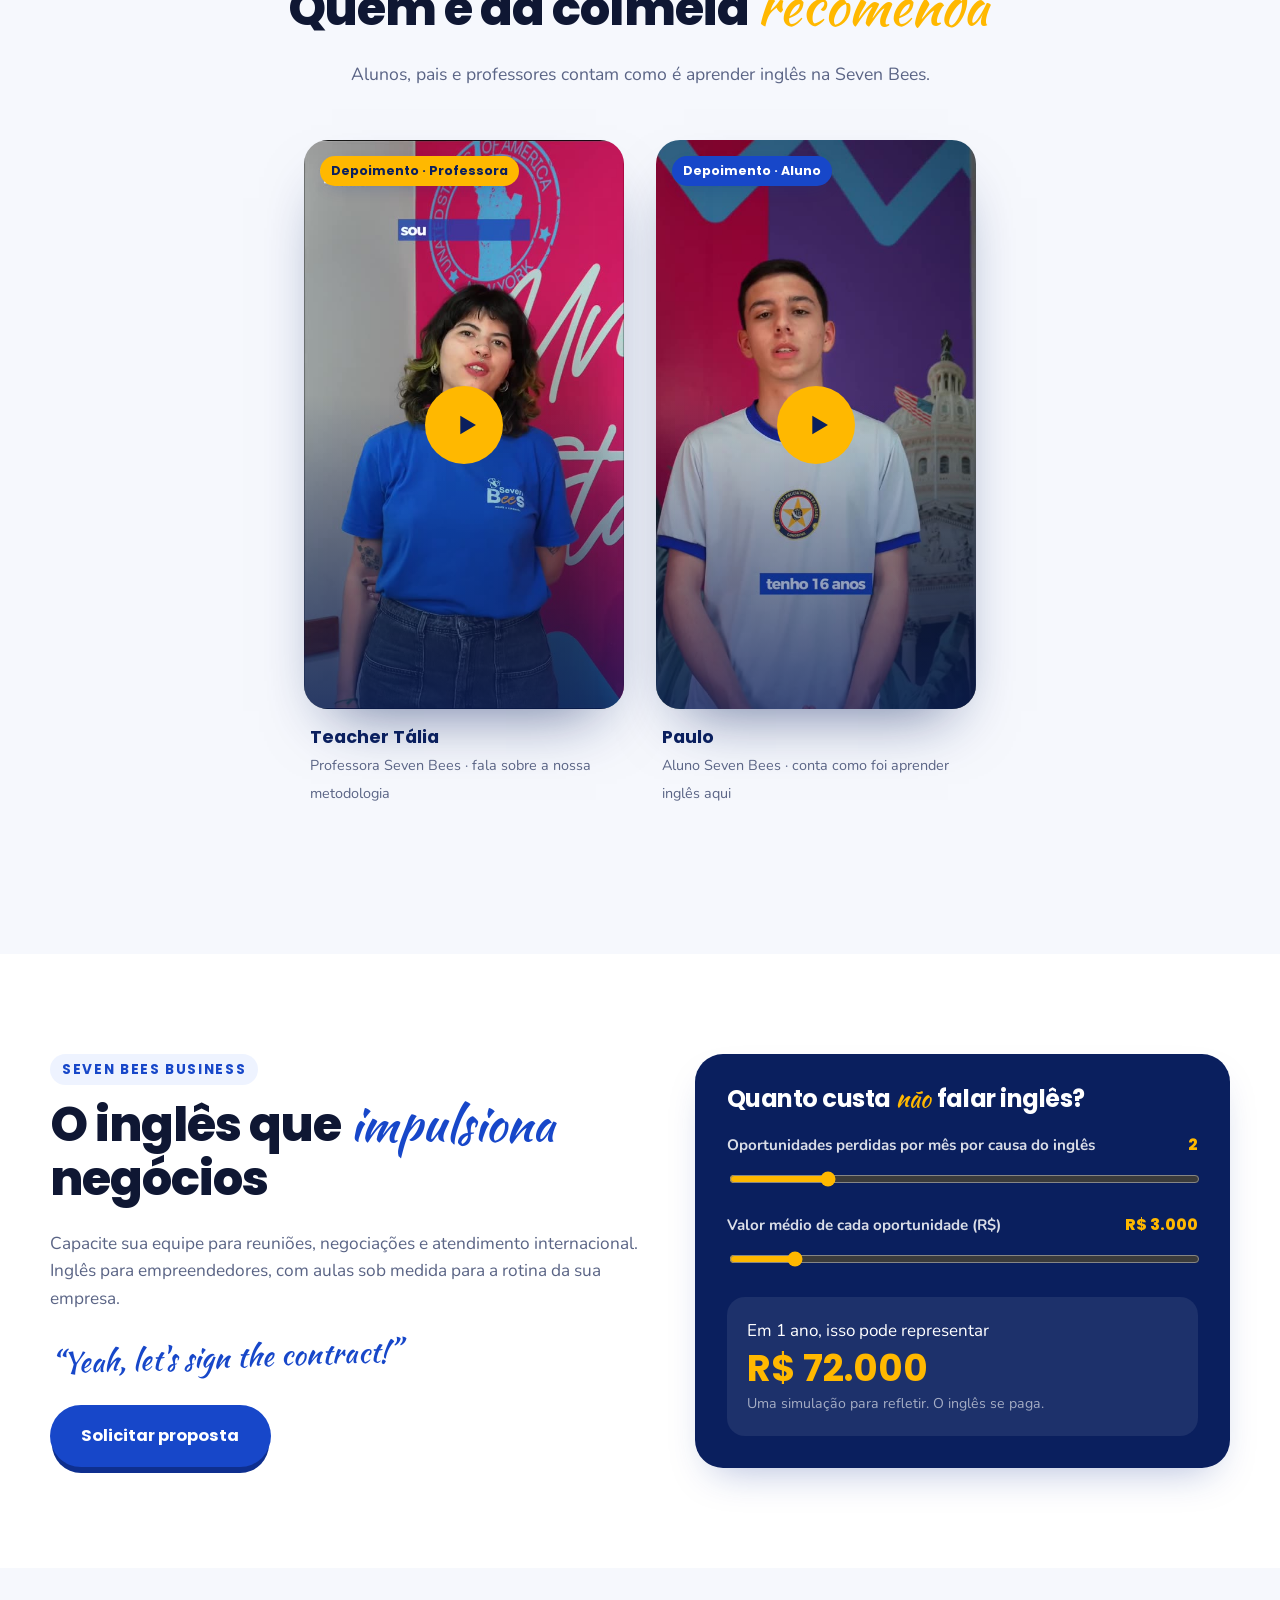
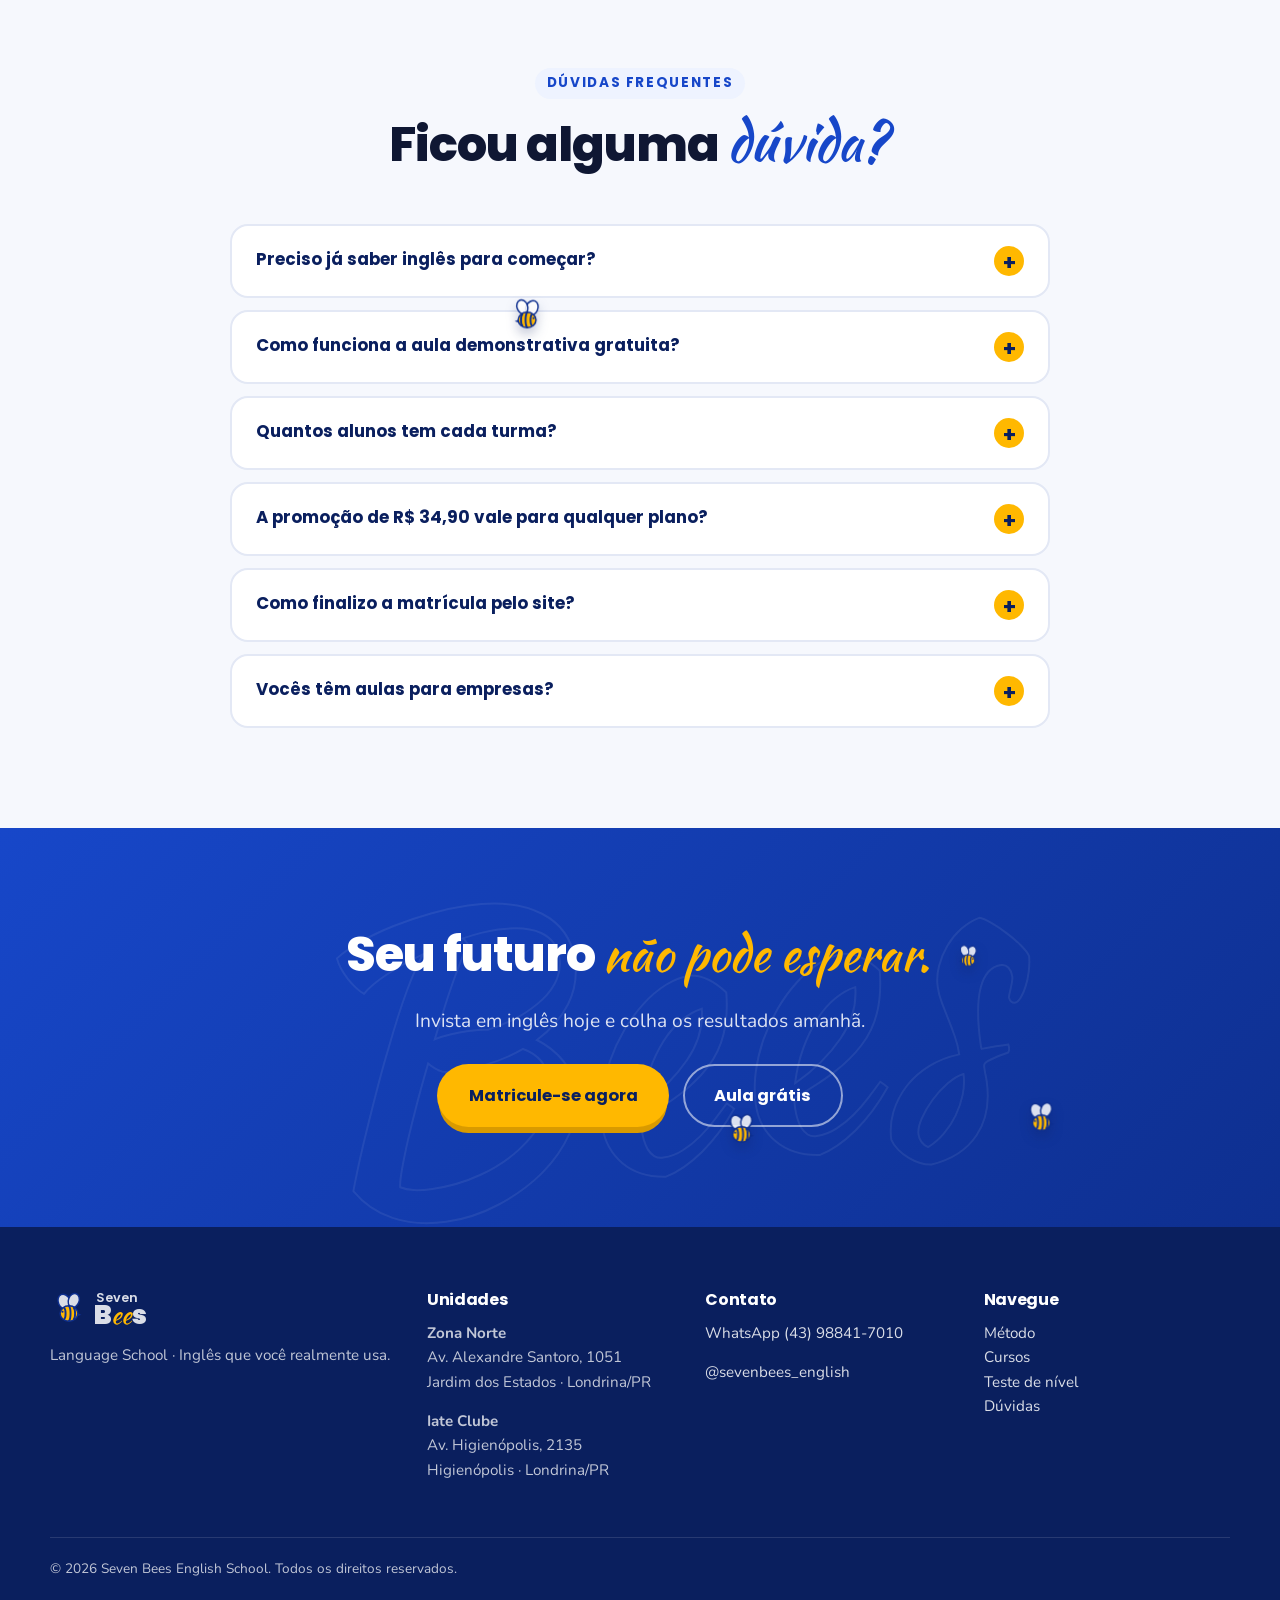
==== commit 2af53b9a: "Adiciona vídeos: dicas da primeira aula e depoimentos - Nova seção "Tá com medo da primeira aula?" c" ====
--- a/index.html
+++ b/index.html
@@ -30,7 +30,7 @@
       <a href="#cursos">Cursos</a>
       <a href="#unidades">Unidades</a>
       <a href="#curiosidades">Bee Curious</a>
-      <a href="#depoimentos" data-nav-testi hidden>Depoimentos</a>
+      <a href="#depoimentos">Depoimentos</a>
       <a href="#faq">Dúvidas</a>
       <a href="#aula-gratis" class="btn btn--yellow nav__cta">Aula grátis</a>
     </nav>
@@ -187,6 +187,35 @@
         <p>Válido para aulas no <b>Plano Grupo</b>. O desconto é aplicado automaticamente no carrinho.</p>
       </div>
       <a href="#cursos" class="btn btn--blue btn--lg" data-scroll-courses>Quero aproveitar</a>
+    </div>
+  </div>
+</section>
+
+<!-- ============ MEDO DA PRIMEIRA AULA (vídeo) ============ -->
+<section class="section section--soft" id="primeira-aula" data-bees="1">
+  <div class="container fear">
+    <div class="fear__video reveal">
+      <figure class="vcard vcard--lg">
+        <video src="assets/videos/dicas-sem-medo.mp4" poster="assets/videos/dicas-sem-medo.jpg" preload="none" playsinline></video>
+        <button class="vcard__cover" aria-label="Assistir: dicas para não ter medo da primeira aula">
+          <span class="vcard__play" aria-hidden="true"><svg viewBox="0 0 24 24"><path d="M8 5.5v13l11-6.5z" fill="currentColor"/></svg></span>
+          <span class="vcard__badge">▶ Dicas · 30s</span>
+        </button>
+      </figure>
+      <div class="sticker fear__sticker">Sem medo! <span class="script">You got this</span> 💪</div>
+    </div>
+    <div class="fear__copy reveal">
+      <span class="eyebrow">Primeira aula</span>
+      <h2>Tá com medo da <span class="script">primeira aula?</span></h2>
+      <p class="fear__lead">É normal! Muita gente chega achando que vai travar, que vai ficar perdida ou que vai ser a única que não sabe nada. Dá o play: separamos <b>algumas dicas</b> para você entrar na sala tranquilo.</p>
+      <ul class="checks checks--blue">
+        <li>Turmas organizadas pela sua idade e nível</li>
+        <li>Ambiente leve, sem julgamento: errar faz parte</li>
+        <li>Professores que acompanham você de perto</li>
+      </ul>
+      <div class="hero__ctas" style="margin-bottom:0">
+        <a href="#aula-gratis" class="btn btn--blue btn--lg">Fazer uma aula experimental</a>
+      </div>
     </div>
   </div>
 </section>
@@ -289,19 +318,37 @@
 </section>
 
 <!-- ============ DEPOIMENTOS ============ -->
-<section class="section section--soft" id="depoimentos" hidden>
+<section class="section section--soft" id="depoimentos">
   <div class="container">
     <div class="section__head reveal">
       <span class="eyebrow">Depoimentos</span>
       <h2>Quem é da colmeia <span class="script">recomenda</span></h2>
       <p>Alunos, pais e professores contam como é aprender inglês na Seven Bees.</p>
     </div>
-    <div class="testi reveal">
+    <div class="vtesti reveal">
+      <figure class="vcard">
+        <video src="assets/videos/professora.mp4" poster="assets/videos/professora.jpg" preload="none" playsinline></video>
+        <button class="vcard__cover" aria-label="Assistir depoimento da professora Tália">
+          <span class="vcard__play" aria-hidden="true"><svg viewBox="0 0 24 24"><path d="M8 5.5v13l11-6.5z" fill="currentColor"/></svg></span>
+          <span class="vcard__badge vcard__badge--yellow">Depoimento · Professora</span>
+        </button>
+        <figcaption><strong>Teacher Tália</strong><small>Professora Seven Bees · fala sobre a nossa metodologia</small></figcaption>
+      </figure>
+      <figure class="vcard">
+        <video src="assets/videos/depoimento-aluno.mp4" poster="assets/videos/depoimento-aluno.jpg" preload="none" playsinline></video>
+        <button class="vcard__cover" aria-label="Assistir depoimento do aluno Paulo">
+          <span class="vcard__play" aria-hidden="true"><svg viewBox="0 0 24 24"><path d="M8 5.5v13l11-6.5z" fill="currentColor"/></svg></span>
+          <span class="vcard__badge">Depoimento · Aluno</span>
+        </button>
+        <figcaption><strong>Paulo</strong><small>Aluno Seven Bees · conta como foi aprender inglês aqui</small></figcaption>
+      </figure>
+    </div>
+    <div class="testi reveal" id="testiText" hidden>
       <button class="testi__arrow testi__arrow--prev" aria-label="Depoimento anterior">‹</button>
       <div class="testi__track" id="testiTrack" tabindex="0" aria-label="Depoimentos"></div>
       <button class="testi__arrow testi__arrow--next" aria-label="Próximo depoimento">›</button>
     </div>
-    <div class="testi__dots" id="testiDots"></div>
+    <div class="testi__dots" id="testiDots" hidden></div>
   </div>
 </section>
 
--- a/css/style.css
+++ b/css/style.css
@@ -629,3 +629,58 @@
 @media (prefers-reduced-motion: reduce) {
   .bee-layer { display: none; }
 }
+
+/* =========================================================
+   Vídeos
+   ========================================================= */
+.vcard { position: relative; margin: 0; }
+.vcard video {
+  width: 100%; aspect-ratio: 9 / 16; border-radius: 24px; background: var(--blue-900); display: block; object-fit: cover;
+  box-shadow: 0 30px 60px -28px rgba(10,31,94,.6);
+}
+.vcard__cover {
+  position: absolute; left: 0; right: 0; top: 0; aspect-ratio: 9 / 16; border: 0; padding: 0; cursor: pointer; border-radius: 24px;
+  background: linear-gradient(180deg, rgba(10,31,94,0) 45%, rgba(10,31,94,.7) 100%);
+  display: grid; place-items: center; transition: background .25s, opacity .25s;
+}
+.vcard__cover:hover { background: linear-gradient(180deg, rgba(10,31,94,.15) 0%, rgba(10,31,94,.75) 100%); }
+.vcard__play {
+  width: 78px; height: 78px; border-radius: 50%; background: var(--yellow); color: var(--blue-900); display: grid; place-items: center;
+  transition: transform .2s; animation: play-pulse 2s infinite;
+}
+.vcard__play svg { width: 34px; height: 34px; margin-left: 4px; }
+.vcard__cover:hover .vcard__play { transform: scale(1.1); }
+.vcard__badge {
+  position: absolute; top: 16px; left: 16px; font: 700 .78rem var(--font-head); color: #fff; background: var(--blue);
+  padding: .45em .9em; border-radius: 999px; box-shadow: var(--shadow-sm);
+}
+.vcard__badge--yellow { background: var(--yellow); color: var(--blue-900); }
+.vcard.is-playing .vcard__cover { opacity: 0; pointer-events: none; }
+.vcard figcaption { padding: 14px 6px 0; }
+.vcard figcaption strong { display: block; font-family: var(--font-head); font-size: 1.1rem; color: var(--blue-900); }
+.vcard figcaption small { color: var(--muted); font-size: .9rem; }
+@keyframes play-pulse { 0%,100% { box-shadow: 0 0 0 0 rgba(255,184,0,.6); } 60% { box-shadow: 0 0 0 16px rgba(255,184,0,0); } }
+
+/* Medo da primeira aula */
+.fear { display: grid; grid-template-columns: 360px 1fr; gap: 64px; align-items: center; }
+.fear__video { position: relative; }
+.fear__sticker { right: -40px; top: 40px; transform: rotate(6deg); background: var(--yellow); z-index: 4; }
+.fear__sticker .script { color: var(--blue); }
+.fear__copy h2 .script { color: var(--blue); }
+.fear__lead { color: var(--muted); font-size: 1.1rem; }
+.checks--blue li { color: var(--ink); }
+.checks--blue li::before { background: var(--blue); }
+
+/* Depoimentos em vídeo */
+.vtesti { display: grid; grid-template-columns: repeat(2, minmax(0, 320px)); justify-content: center; gap: 32px; margin-bottom: 48px; }
+
+@media (max-width: 960px) {
+  .fear { grid-template-columns: 1fr; gap: 40px; }
+  .fear__video { justify-self: center; width: min(340px, 85%); }
+  .fear__sticker { right: -16px; }
+}
+@media (max-width: 600px) {
+  .vtesti { grid-template-columns: 1fr; justify-items: center; gap: 36px; }
+  .vtesti .vcard { width: min(320px, 88%); }
+  .vcard__play { width: 64px; height: 64px; }
+}
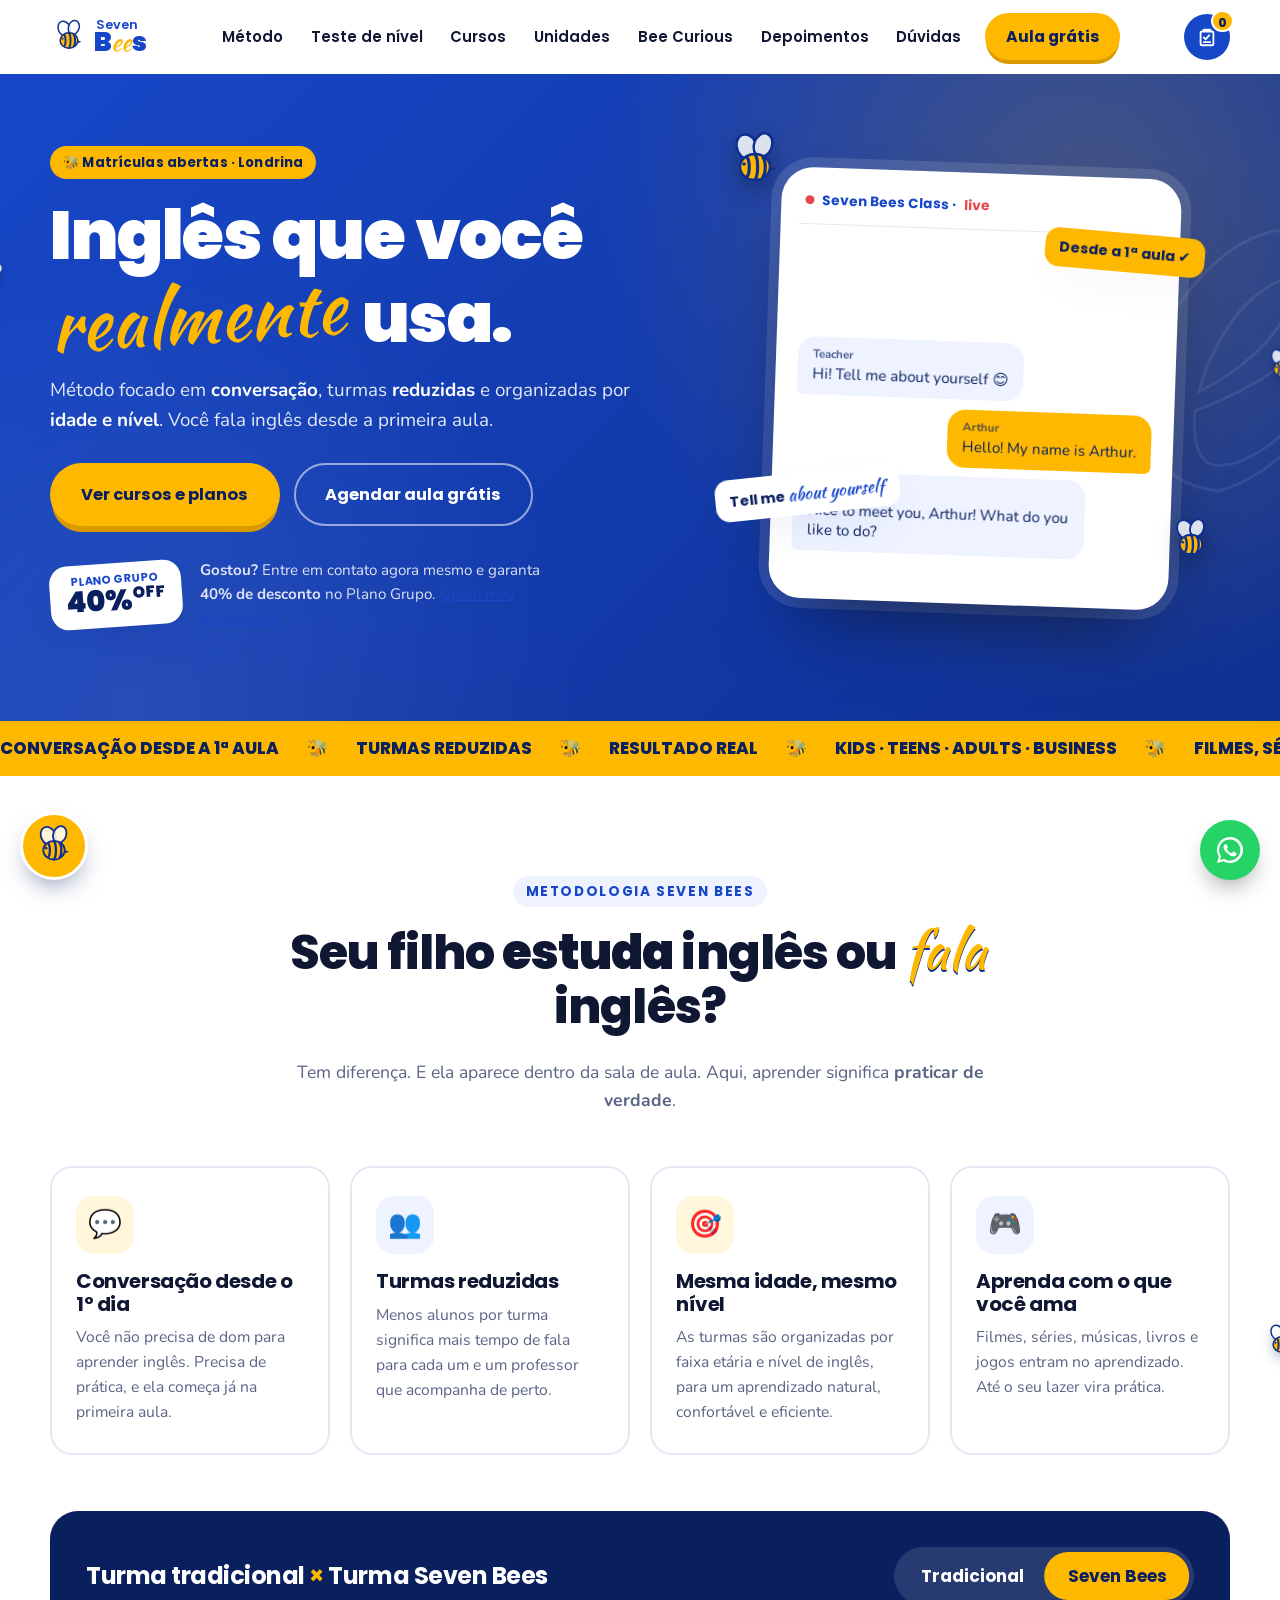
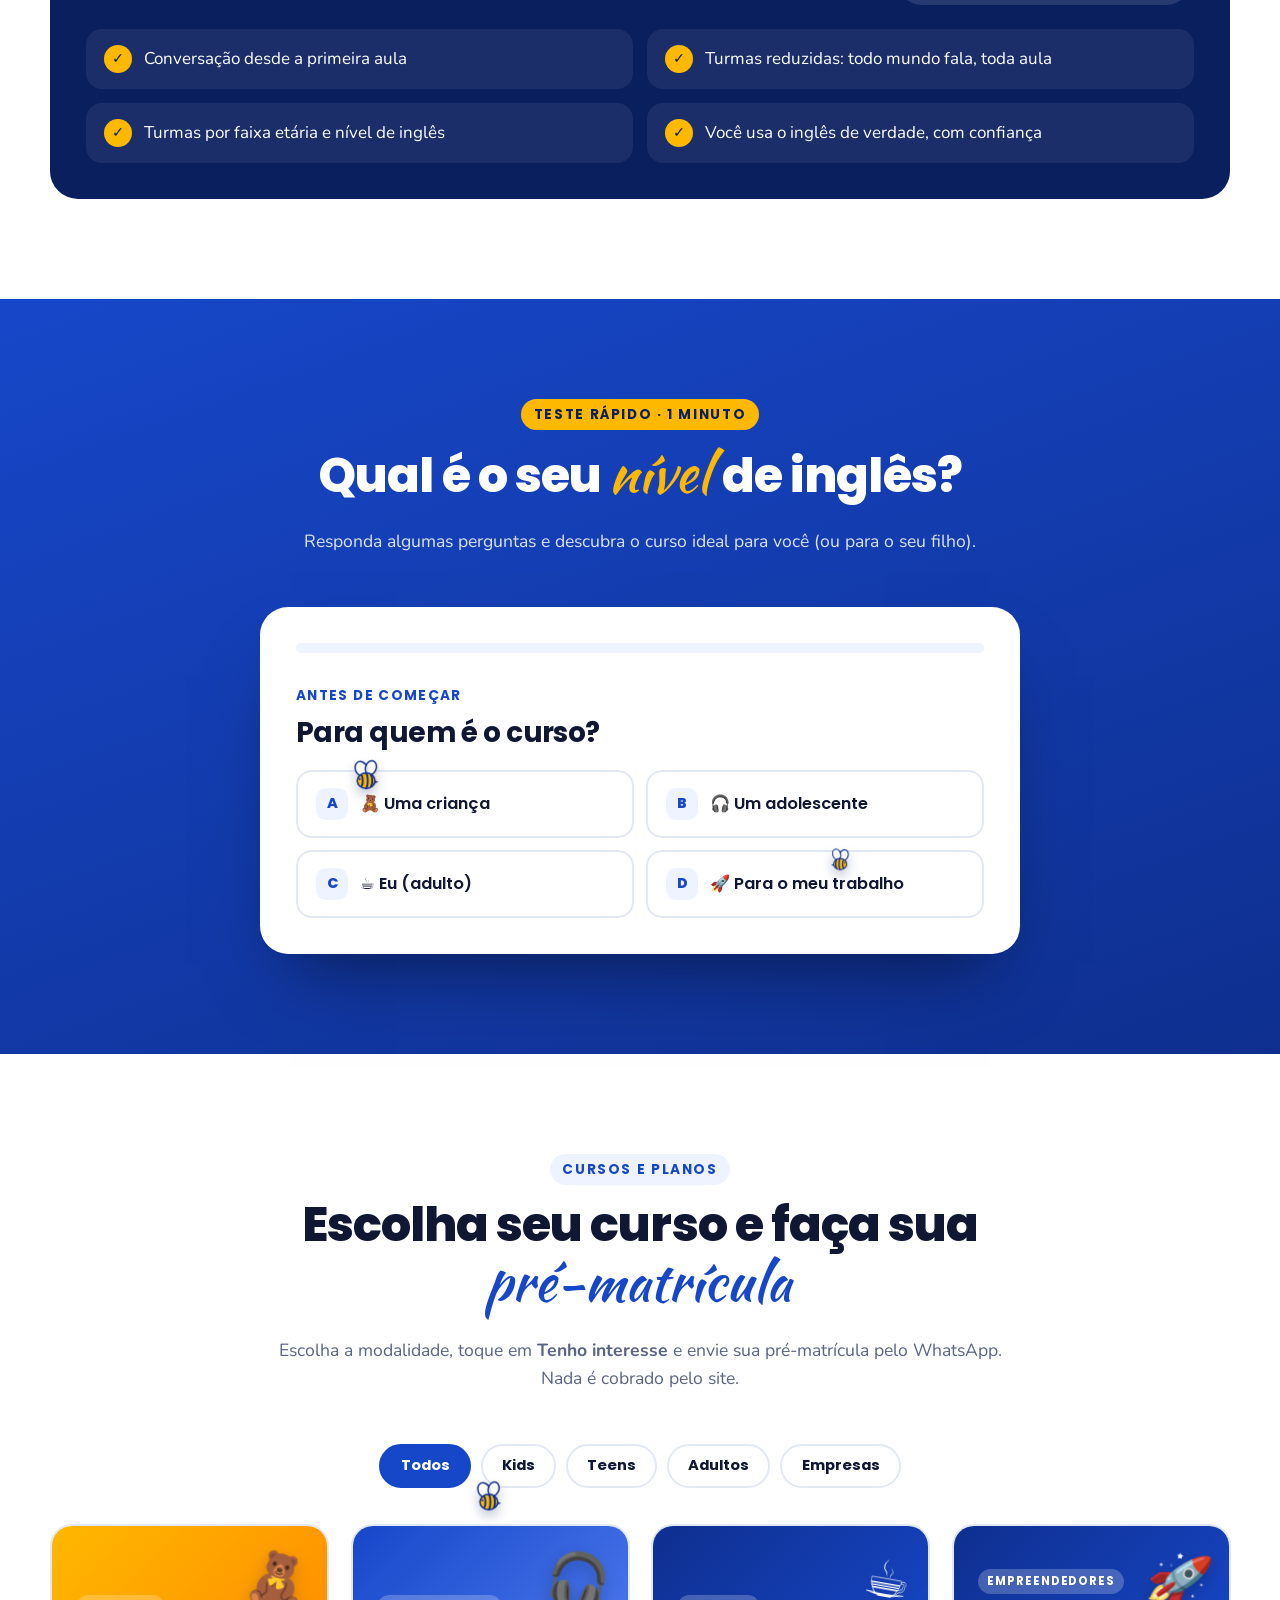
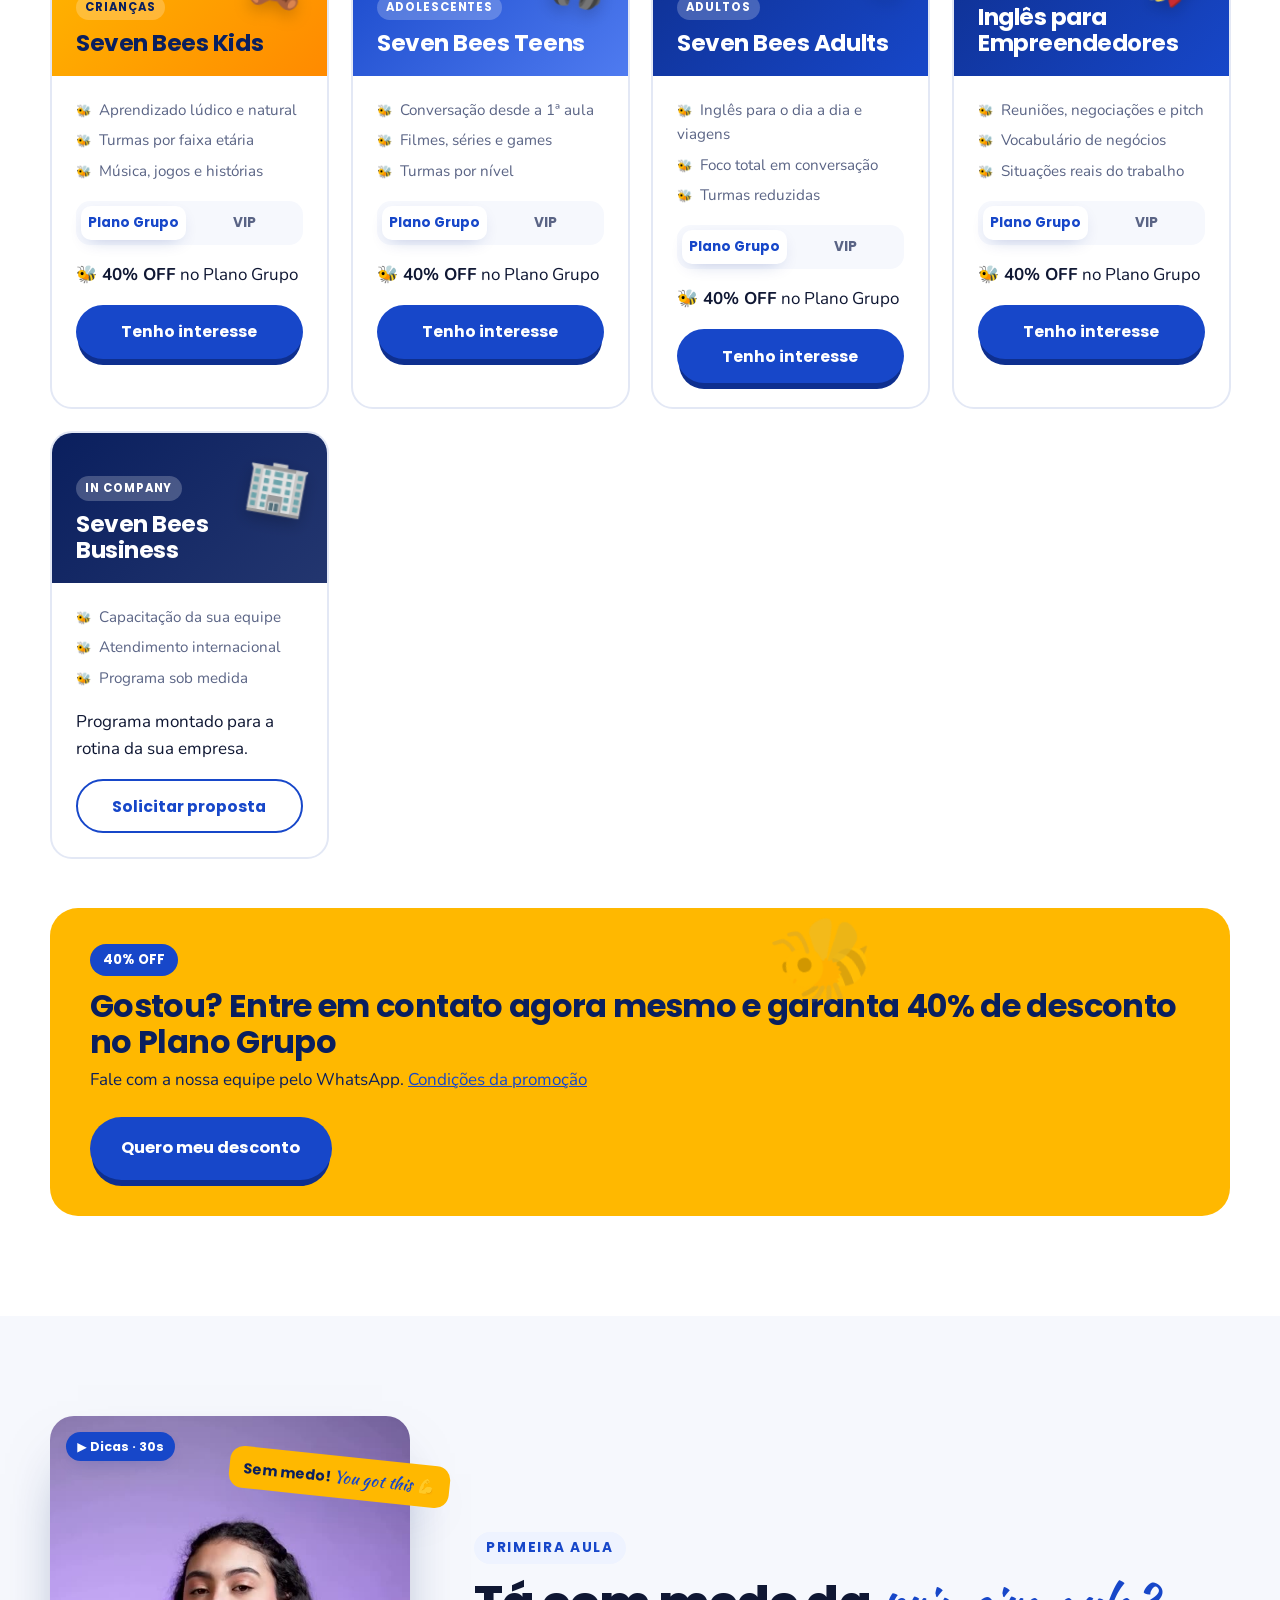
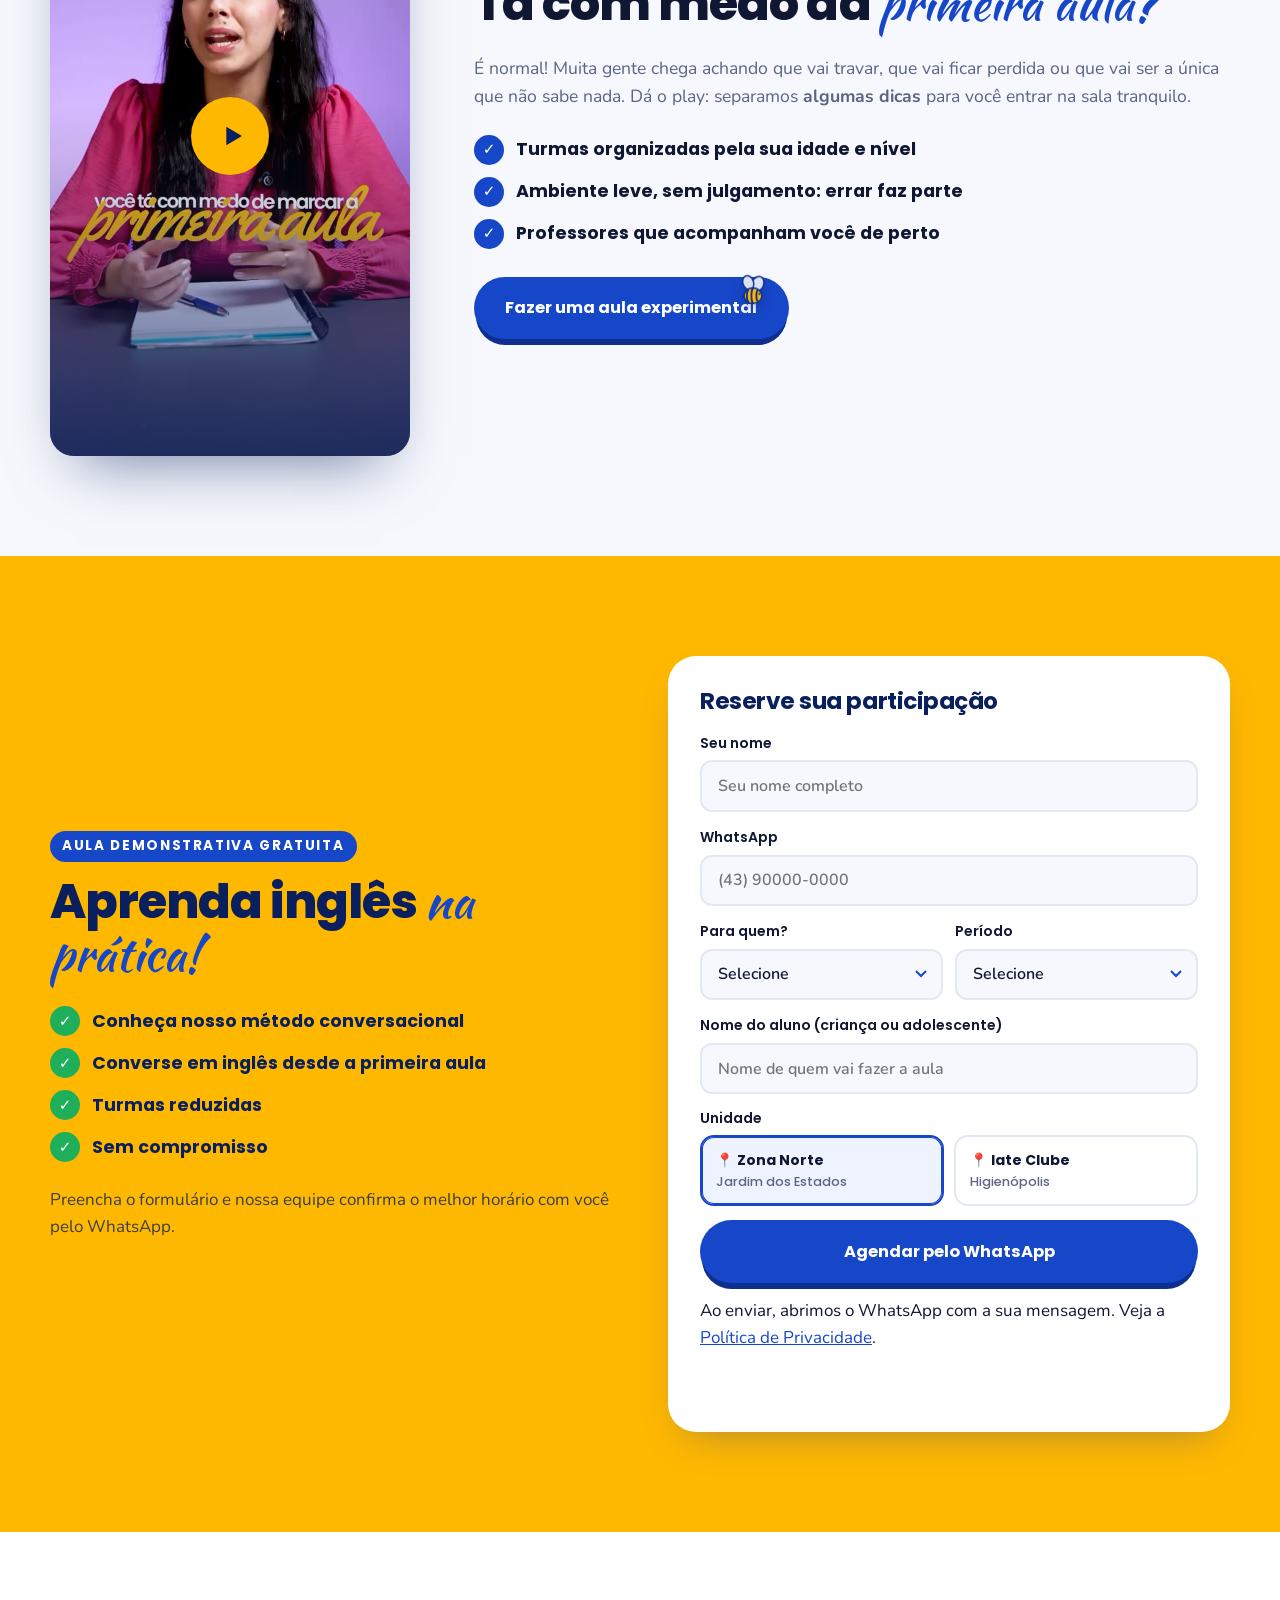
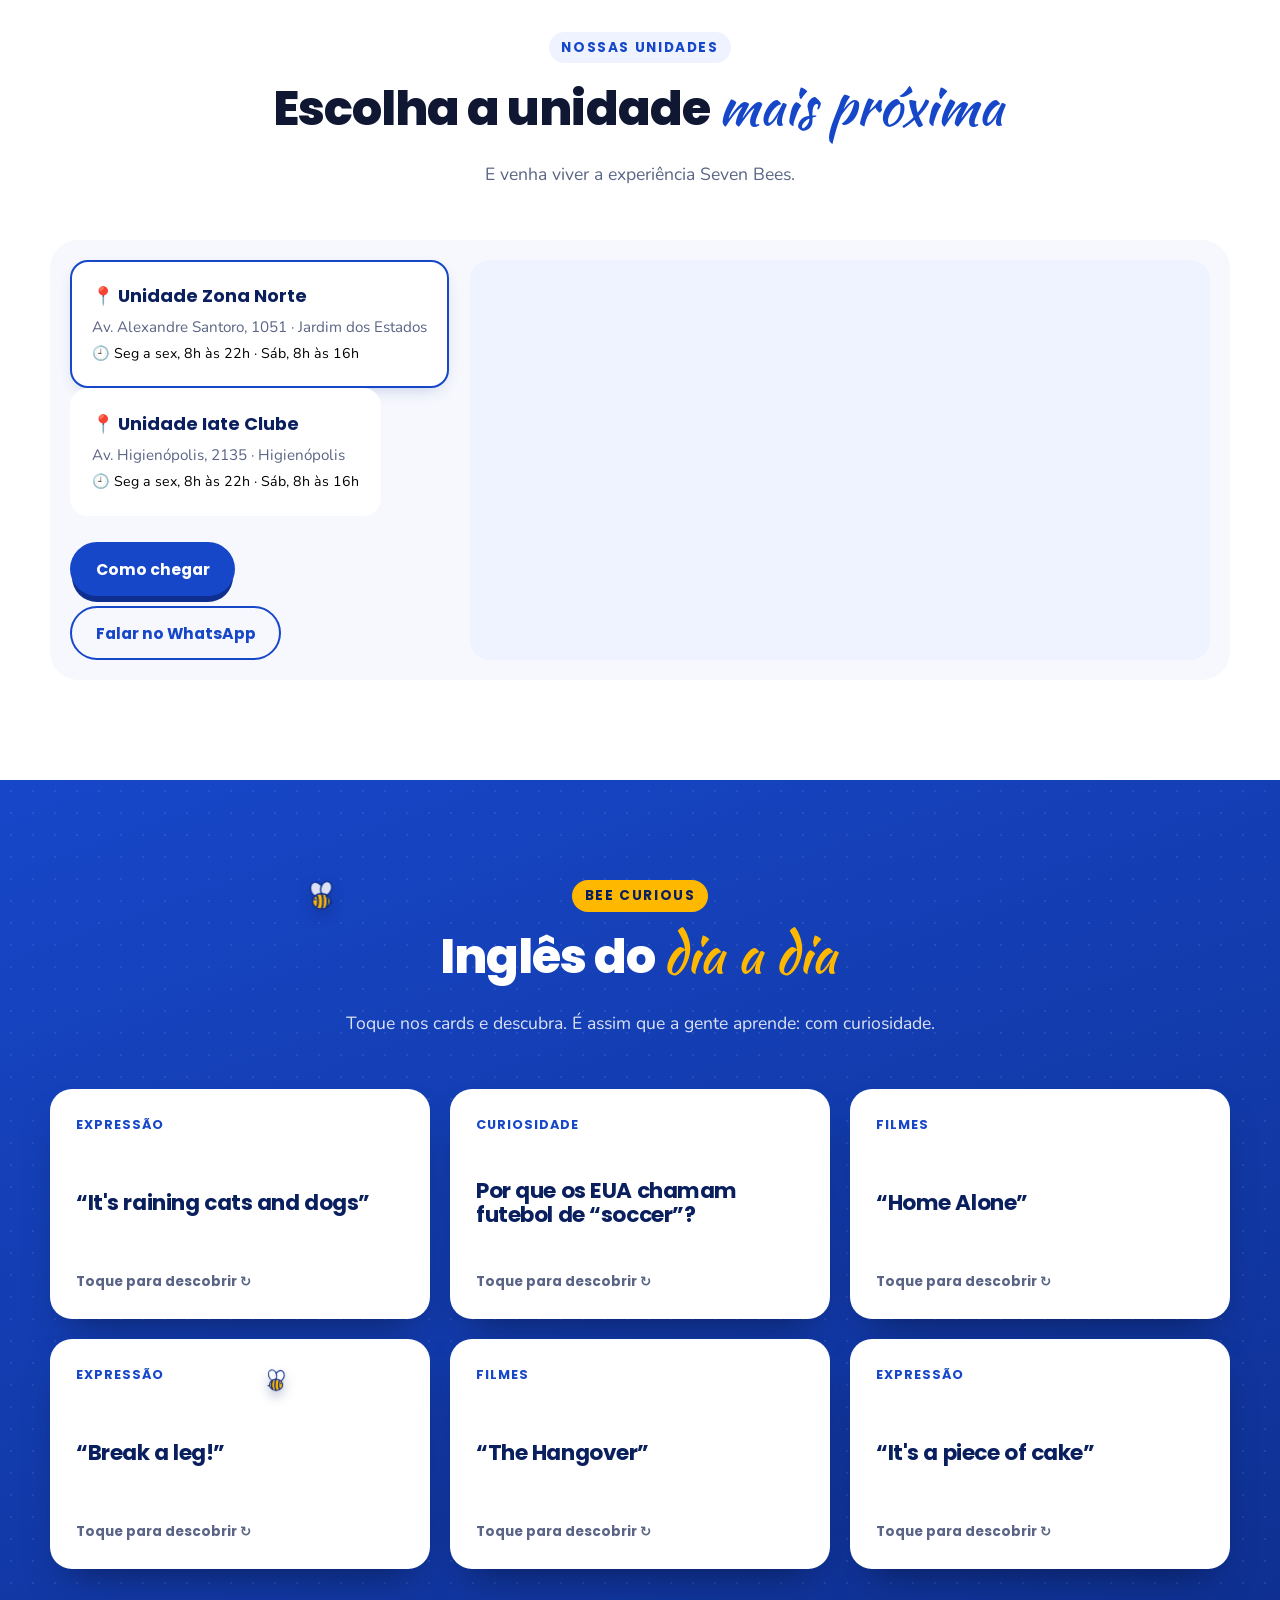
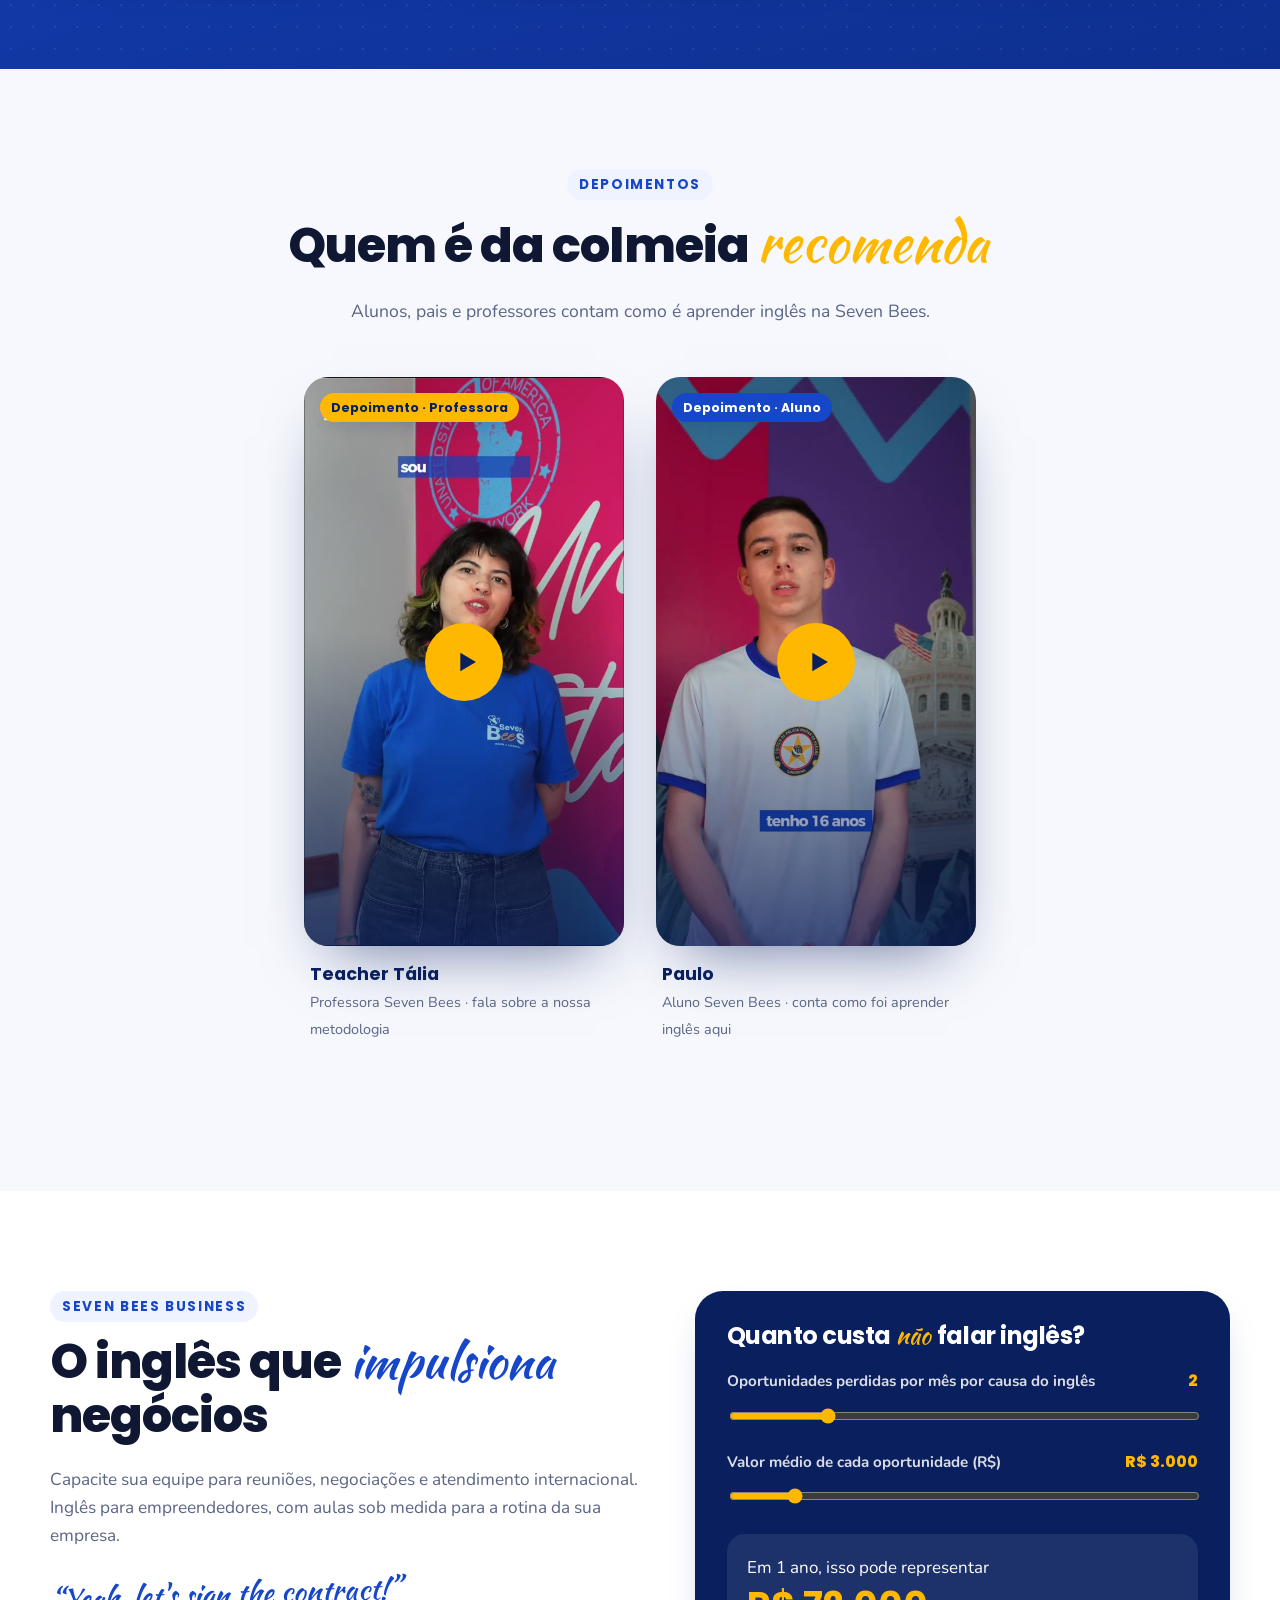
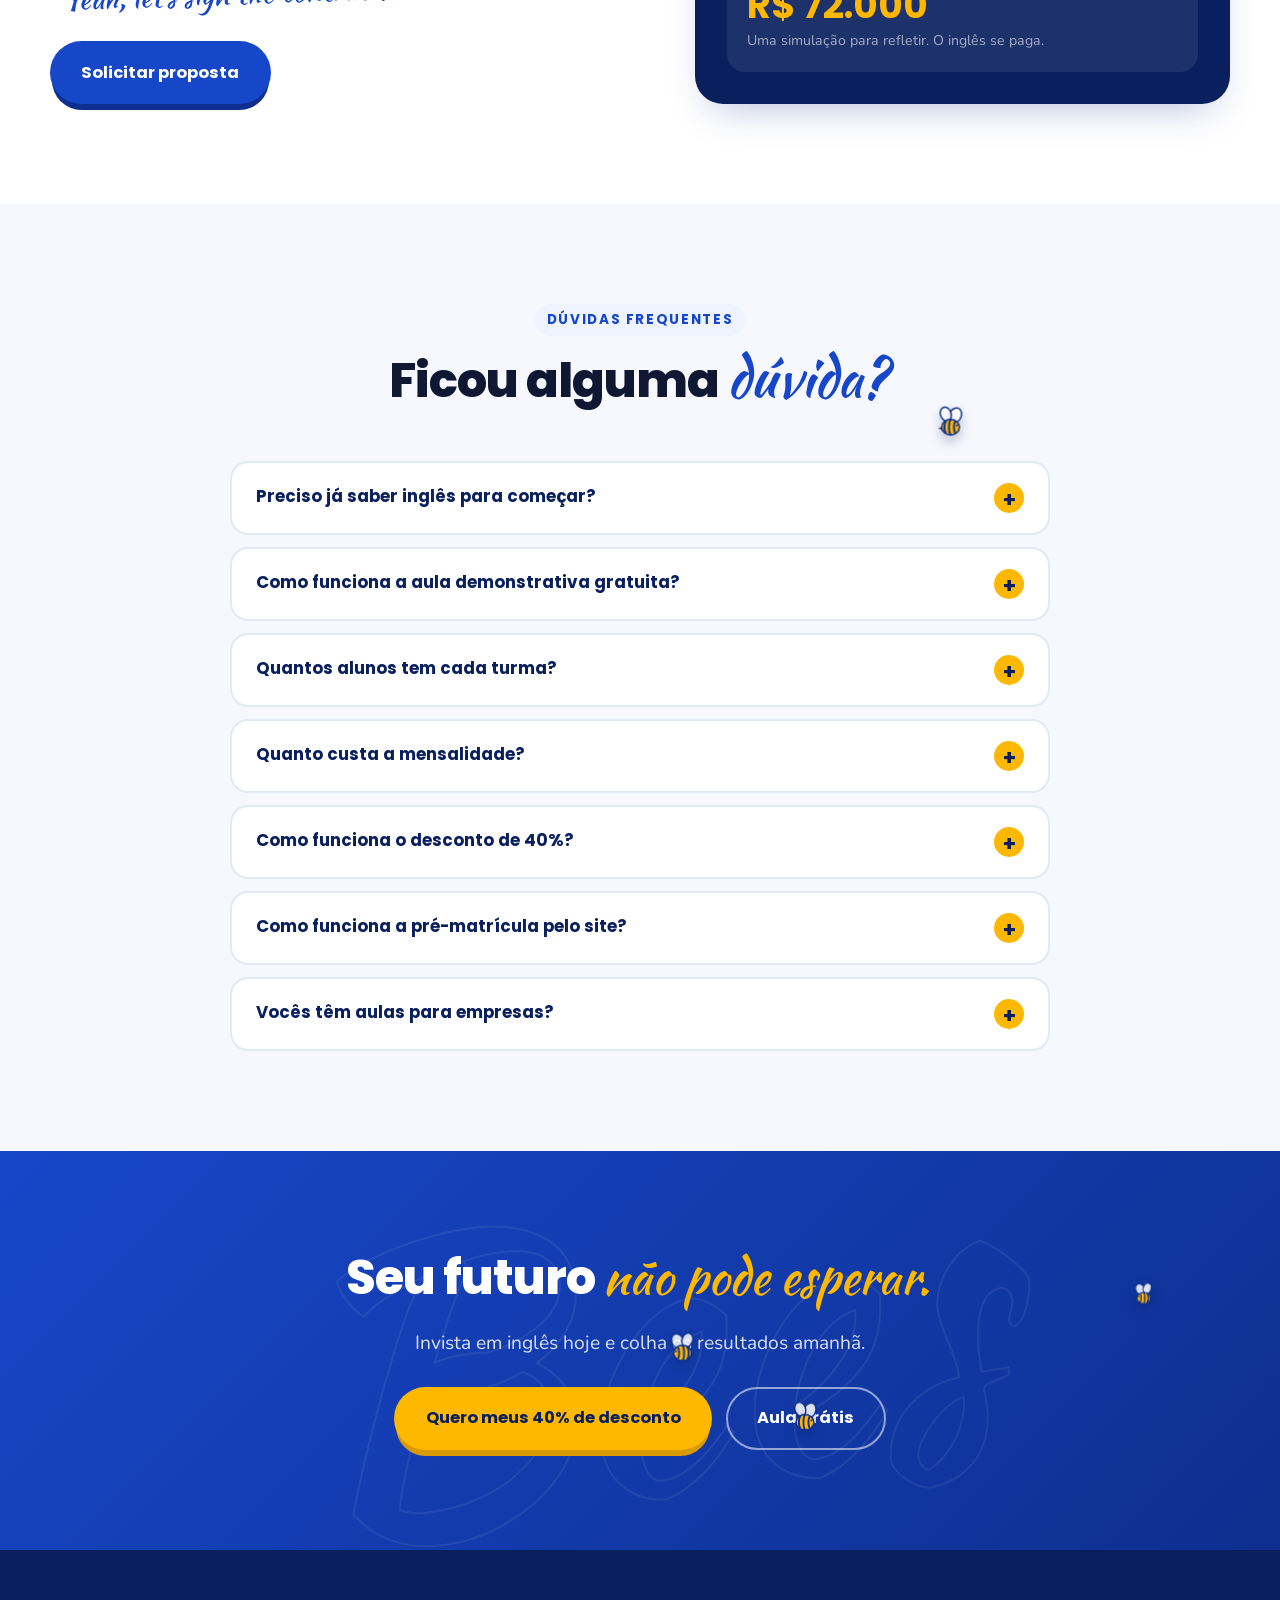
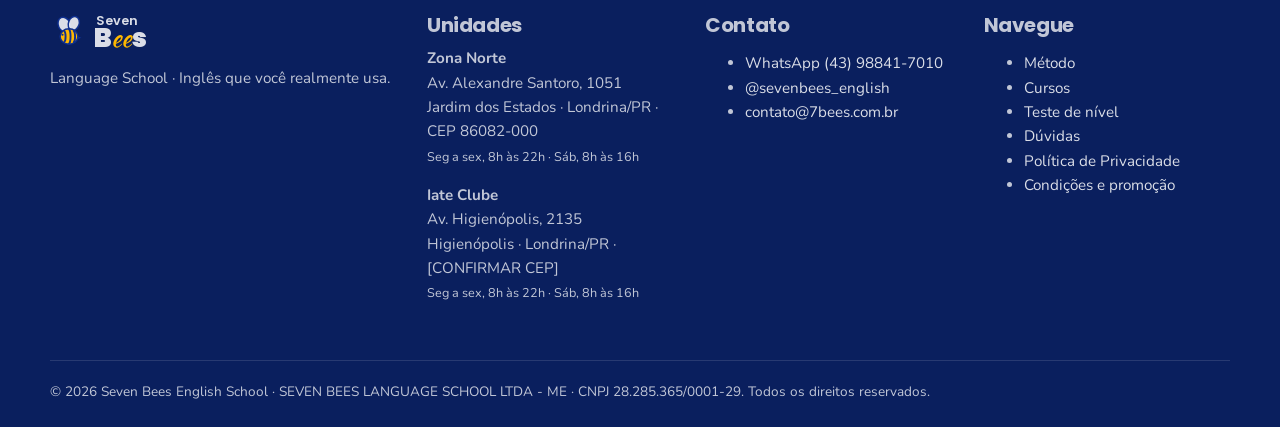
==== commit c8aeab48: "Dados da escola: razão social, CNPJ, e-mail, horário e domínio 7bees.com.br Co-Authored-By: Claude O" ====
--- a/index.html
+++ b/index.html
@@ -5,13 +5,76 @@
   <meta name="viewport" content="width=device-width, initial-scale=1">
   <title>Seven Bees English School | Inglês que você realmente usa · Londrina</title>
   <meta name="description" content="Escola de inglês em Londrina com método focado em conversação, turmas reduzidas e organizadas por idade e nível. Unidades Zona Norte e Iate Clube. Agende sua aula grátis!">
-  <meta property="og:title" content="Seven Bees English School">
-  <meta property="og:description" content="Inglês que você realmente usa. Método focado em conversação, turmas reduzidas, resultado real.">
+  <script>document.documentElement.classList.add("js")</script>
+  <!-- Domínio da escola: www.7bees.com.br (também no robots.txt e no sitemap.xml) -->
+  <link rel="canonical" href="https://www.7bees.com.br/">
+  <meta property="og:type" content="website">
+  <meta property="og:locale" content="pt_BR">
+  <meta property="og:site_name" content="Seven Bees English School">
+  <meta property="og:url" content="https://www.7bees.com.br/">
+  <meta property="og:title" content="Seven Bees English School · Inglês em Londrina">
+  <meta property="og:description" content="Inglês que você realmente usa: conversação desde a 1ª aula e turmas reduzidas. Garanta 40% de desconto no Plano Grupo.">
+  <meta property="og:image" content="https://www.7bees.com.br/assets/og-image.jpg">
+  <meta property="og:image:width" content="1200">
+  <meta property="og:image:height" content="630">
+  <meta property="og:image:alt" content="Seven Bees English School: inglês que você realmente usa, em Londrina">
+  <meta name="twitter:card" content="summary_large_image">
   <meta name="theme-color" content="#1747C9">
   <link rel="icon" href="assets/favicon.svg" type="image/svg+xml">
+  <link rel="apple-touch-icon" href="assets/apple-touch-icon.png">
+  <!-- Dados para o Google (copiar aqui se mudar telefone ou endereço no CONFIG do js/main.js) -->
+  <script type="application/ld+json">
+  {
+    "@context": "https://schema.org",
+    "@graph": [
+      {
+        "@type": "EducationalOrganization",
+        "@id": "https://www.7bees.com.br/#escola",
+        "name": "Seven Bees English School",
+        "url": "https://www.7bees.com.br/",
+        "logo": "https://www.7bees.com.br/assets/apple-touch-icon.png",
+        "image": "https://www.7bees.com.br/assets/og-image.jpg",
+        "description": "Escola de inglês em Londrina com método focado em conversação e turmas reduzidas, para crianças, adolescentes, adultos e empresas.",
+        "telephone": "+55 43 98841-7010",
+        "email": "contato@7bees.com.br",
+        "sameAs": ["https://www.instagram.com/sevenbees_english/"],
+        "department": [{ "@id": "https://www.7bees.com.br/#zona-norte" }, { "@id": "https://www.7bees.com.br/#iate-clube" }]
+      },
+      {
+        "@type": ["LocalBusiness", "EducationalOrganization"],
+        "@id": "https://www.7bees.com.br/#zona-norte",
+        "name": "Seven Bees English School · Unidade Zona Norte",
+        "parentOrganization": { "@id": "https://www.7bees.com.br/#escola" },
+        "image": "https://www.7bees.com.br/assets/og-image.jpg",
+        "telephone": "+55 43 98841-7010",
+        "address": { "@type": "PostalAddress", "streetAddress": "Av. Alexandre Santoro, 1051 - Jardim dos Estados", "addressLocality": "Londrina", "addressRegion": "PR", "postalCode": "86082-000", "addressCountry": "BR" },
+        "openingHoursSpecification": [
+          { "@type": "OpeningHoursSpecification", "dayOfWeek": ["Monday","Tuesday","Wednesday","Thursday","Friday"], "opens": "08:00", "closes": "22:00" },
+          { "@type": "OpeningHoursSpecification", "dayOfWeek": "Saturday", "opens": "08:00", "closes": "16:00" }
+        ]
+      },
+      {
+        "@type": ["LocalBusiness", "EducationalOrganization"],
+        "@id": "https://www.7bees.com.br/#iate-clube",
+        "name": "Seven Bees English School · Unidade Iate Clube",
+        "parentOrganization": { "@id": "https://www.7bees.com.br/#escola" },
+        "image": "https://www.7bees.com.br/assets/og-image.jpg",
+        "telephone": "+55 43 98841-7010",
+        "address": { "@type": "PostalAddress", "streetAddress": "Av. Higienópolis, 2135 - Higienópolis", "addressLocality": "Londrina", "addressRegion": "PR", "addressCountry": "BR" },
+        "openingHoursSpecification": [
+          { "@type": "OpeningHoursSpecification", "dayOfWeek": ["Monday","Tuesday","Wednesday","Thursday","Friday"], "opens": "08:00", "closes": "22:00" },
+          { "@type": "OpeningHoursSpecification", "dayOfWeek": "Saturday", "opens": "08:00", "closes": "16:00" }
+        ]
+      }
+    ]
+  }
+  </script>
   <link rel="preconnect" href="https://fonts.googleapis.com">
   <link rel="preconnect" href="https://fonts.gstatic.com" crossorigin>
-  <link href="https://fonts.googleapis.com/css2?family=Poppins:wght@500;600;700;800;900&family=Nunito:wght@400;600;700;800&family=Kaushan+Script&display=swap" rel="stylesheet">
+  <!-- fontes sem travar a primeira pintura (carregam em paralelo) -->
+  <link rel="preload" as="style" href="https://fonts.googleapis.com/css2?family=Poppins:wght@500;600;700;800;900&family=Nunito:wght@400;600;700;800&family=Kaushan+Script&display=swap">
+  <link rel="stylesheet" href="https://fonts.googleapis.com/css2?family=Poppins:wght@500;600;700;800;900&family=Nunito:wght@400;600;700;800&family=Kaushan+Script&display=swap" media="print" onload="this.media='all'">
+  <noscript><link rel="stylesheet" href="https://fonts.googleapis.com/css2?family=Poppins:wght@500;600;700;800;900&family=Nunito:wght@400;600;700;800&family=Kaushan+Script&display=swap"></noscript>
   <link rel="stylesheet" href="css/style.css">
 </head>
 <body>
@@ -36,8 +99,8 @@
     </nav>
 
     <div class="header__actions">
-      <button class="cart-btn" id="cartOpen" aria-label="Abrir carrinho">
-        <svg viewBox="0 0 24 24" aria-hidden="true"><path d="M3 4h2l2.4 10.2a2 2 0 0 0 2 1.6h7.7a2 2 0 0 0 2-1.5L21 8H6.2" fill="none" stroke="currentColor" stroke-width="2" stroke-linecap="round" stroke-linejoin="round"/><circle cx="10" cy="20" r="1.6" fill="currentColor"/><circle cx="17" cy="20" r="1.6" fill="currentColor"/></svg>
+      <button class="cart-btn" id="cartOpen" aria-label="Meus cursos de interesse" title="Meus cursos de interesse">
+        <svg viewBox="0 0 24 24" aria-hidden="true"><path d="M9 4h6a1 1 0 0 1 1 1v1H8V5a1 1 0 0 1 1-1zM8 6H6.5A1.5 1.5 0 0 0 5 7.5v12A1.5 1.5 0 0 0 6.5 21h11a1.5 1.5 0 0 0 1.5-1.5v-12A1.5 1.5 0 0 0 17.5 6H16M8.5 12.5l2 2 4-4.5M8.5 17.5h7" fill="none" stroke="currentColor" stroke-width="2" stroke-linecap="round" stroke-linejoin="round"/></svg>
         <span class="cart-btn__count" id="cartCount">0</span>
       </button>
       <button class="burger" id="burger" aria-label="Abrir menu" aria-expanded="false" aria-controls="nav"><span></span><span></span><span></span></button>
@@ -61,11 +124,10 @@
       </div>
       <div class="hero__promo">
         <div class="promo-tag">
-          <span>1ª mensalidade</span>
-          <s>R$ 249</s>
-          <strong>R$ 34<sup>,90</sup></strong>
+          <span>Plano Grupo</span>
+          <strong>40%<sup>OFF</sup></strong>
         </div>
-        <p>no <b>Plano Grupo</b>. O segundo semestre pode ser o começo da sua jornada no inglês.</p>
+        <p><b>Gostou?</b> Entre em contato agora mesmo e garanta <b>40% de desconto</b> no Plano Grupo. <a class="hero__promo-link" data-wa="promo" href="#aula-gratis">Quero meu desconto →</a></p>
       </div>
     </div>
 
@@ -134,9 +196,9 @@
     <div class="compare reveal">
       <div class="compare__head">
         <h3>Turma tradicional <span>×</span> Turma Seven Bees</h3>
-        <div class="switch" role="tablist" aria-label="Comparar tipos de turma">
-          <button role="tab" class="switch__btn" data-mode="trad" aria-selected="false">Tradicional</button>
-          <button role="tab" class="switch__btn is-active" data-mode="seven" aria-selected="true">Seven Bees</button>
+        <div class="switch" role="group" aria-label="Comparar tipos de turma">
+          <button type="button" class="switch__btn" data-mode="trad" aria-pressed="false">Tradicional</button>
+          <button type="button" class="switch__btn is-active" data-mode="seven" aria-pressed="true">Seven Bees</button>
           <span class="switch__thumb"></span>
         </div>
       </div>
@@ -166,27 +228,27 @@
   <div class="container">
     <div class="section__head reveal">
       <span class="eyebrow">Cursos e planos</span>
-      <h2>Escolha seu curso e <span class="script">matricule-se</span> online</h2>
-      <p>Selecione a modalidade, adicione ao carrinho e finalize sua matrícula em poucos minutos.</p>
-    </div>
-
-    <div class="filters reveal" role="tablist" aria-label="Filtrar cursos">
-      <button class="chip is-active" data-filter="all">Todos</button>
-      <button class="chip" data-filter="kids">Kids</button>
-      <button class="chip" data-filter="teens">Teens</button>
-      <button class="chip" data-filter="adults">Adultos</button>
-      <button class="chip" data-filter="business">Empresas</button>
+      <h2>Escolha seu curso e faça sua <span class="script">pré-matrícula</span></h2>
+      <p>Escolha a modalidade, toque em <b>Tenho interesse</b> e envie sua pré-matrícula pelo WhatsApp. Nada é cobrado pelo site.</p>
+    </div>
+
+    <div class="filters reveal" role="group" aria-label="Filtrar cursos">
+      <button type="button" class="chip is-active" data-filter="all" aria-pressed="true">Todos</button>
+      <button type="button" class="chip" data-filter="kids" aria-pressed="false">Kids</button>
+      <button type="button" class="chip" data-filter="teens" aria-pressed="false">Teens</button>
+      <button type="button" class="chip" data-filter="adults" aria-pressed="false">Adultos</button>
+      <button type="button" class="chip" data-filter="business" aria-pressed="false">Empresas</button>
     </div>
 
     <div class="courses" id="courses"></div>
 
     <div class="promo-banner reveal">
       <div>
-        <span class="pill pill--blue">Promoção</span>
-        <h3>Primeira mensalidade de <s>R$ 249</s> por <strong>R$ 34,90</strong></h3>
-        <p>Válido para aulas no <b>Plano Grupo</b>. O desconto é aplicado automaticamente no carrinho.</p>
-      </div>
-      <a href="#cursos" class="btn btn--blue btn--lg" data-scroll-courses>Quero aproveitar</a>
+        <span class="pill pill--blue">40% OFF</span>
+        <h3>Gostou? Entre em contato agora mesmo e garanta <strong>40% de desconto</strong> no Plano Grupo</h3>
+        <p>Fale com a nossa equipe pelo WhatsApp. <a href="condicoes.html#promocao">Condições da promoção</a></p>
+      </div>
+      <a class="btn btn--blue btn--lg" data-wa="promo" href="#aula-gratis">Quero meu desconto</a>
     </div>
   </div>
 </section>
@@ -196,7 +258,7 @@
   <div class="container fear">
     <div class="fear__video reveal">
       <figure class="vcard vcard--lg">
-        <video src="assets/videos/dicas-sem-medo.mp4" poster="assets/videos/dicas-sem-medo.jpg" preload="none" playsinline></video>
+        <video src="assets/videos/dicas-sem-medo.mp4" poster="assets/videos/dicas-sem-medo.jpg" preload="none" playsinline><track kind="captions" src="assets/videos/dicas-sem-medo.vtt" srclang="pt" label="Português" default></video>
         <button class="vcard__cover" aria-label="Assistir: dicas para não ter medo da primeira aula">
           <span class="vcard__play" aria-hidden="true"><svg viewBox="0 0 24 24"><path d="M8 5.5v13l11-6.5z" fill="currentColor"/></svg></span>
           <span class="vcard__badge">▶ Dicas · 30s</span>
@@ -237,11 +299,11 @@
 
     <form class="card form reveal" id="trialForm" novalidate>
       <h3>Reserve sua participação</h3>
-      <label>Nome completo
-        <input name="nome" required autocomplete="name" placeholder="Seu nome">
+      <label>Seu nome
+        <input name="nome" required autocomplete="name" placeholder="Seu nome completo" data-min="3">
       </label>
       <label>WhatsApp
-        <input name="tel" required inputmode="tel" autocomplete="tel" placeholder="(43) 9 0000-0000" data-mask="phone">
+        <input name="tel" required type="tel" inputmode="tel" autocomplete="tel" placeholder="(43) 90000-0000" data-mask="phone">
       </label>
       <div class="form__row">
         <label>Para quem?
@@ -263,12 +325,14 @@
           </select>
         </label>
       </div>
-      <fieldset class="radio-cards">
+      <label id="trialAluno" hidden>Nome do aluno (criança ou adolescente)
+        <input name="aluno" required placeholder="Nome de quem vai fazer a aula" data-min="2">
+      </label>
+      <fieldset class="radio-cards" id="trialUnits">
         <legend>Unidade</legend>
-        <label><input type="radio" name="unidade" value="Zona Norte" checked><span>📍 Zona Norte<small>Jardim dos Estados</small></span></label>
-        <label><input type="radio" name="unidade" value="Iate Clube"><span>📍 Iate Clube<small>Higienópolis</small></span></label>
       </fieldset>
       <button class="btn btn--blue btn--block btn--lg" type="submit">Agendar pelo WhatsApp</button>
+      <p class="form__legal">Ao enviar, abrimos o WhatsApp com a sua mensagem. Veja a <a href="privacidade.html">Política de Privacidade</a>.</p>
       <p class="form__msg" role="status" aria-live="polite"></p>
     </form>
   </div>
@@ -284,18 +348,11 @@
     </div>
 
     <div class="units reveal">
-      <div class="units__tabs" role="tablist">
-        <button class="unit-tab is-active" data-unit="0" role="tab" aria-selected="true">
-          <strong>Unidade Zona Norte</strong>
-          <span>Av. Alexandre Santoro, 1051 · Jardim dos Estados</span>
-        </button>
-        <button class="unit-tab" data-unit="1" role="tab" aria-selected="false">
-          <strong>Unidade Iate Clube</strong>
-          <span>Av. Higienópolis, 2135 · Higienópolis</span>
-        </button>
+      <div class="units__tabs">
+        <div class="units__list" id="unitTabs" role="group" aria-label="Escolher unidade"></div>
         <div class="units__info">
           <a class="btn btn--blue" id="unitRoute" target="_blank" rel="noopener">Como chegar</a>
-          <a class="btn btn--outline" href="https://wa.me/5543988417010" target="_blank" rel="noopener">Falar no WhatsApp</a>
+          <a class="btn btn--outline" data-wa="Olá! Vim pelo site da Seven Bees e queria falar com a unidade." href="#aula-gratis">Falar no WhatsApp</a>
         </div>
       </div>
       <div class="units__map">
@@ -327,7 +384,7 @@
     </div>
     <div class="vtesti reveal">
       <figure class="vcard">
-        <video src="assets/videos/professora.mp4" poster="assets/videos/professora.jpg" preload="none" playsinline></video>
+        <video src="assets/videos/professora.mp4" poster="assets/videos/professora.jpg" preload="none" playsinline><track kind="captions" src="assets/videos/professora.vtt" srclang="pt" label="Português" default></video>
         <button class="vcard__cover" aria-label="Assistir depoimento da professora Tália">
           <span class="vcard__play" aria-hidden="true"><svg viewBox="0 0 24 24"><path d="M8 5.5v13l11-6.5z" fill="currentColor"/></svg></span>
           <span class="vcard__badge vcard__badge--yellow">Depoimento · Professora</span>
@@ -335,7 +392,7 @@
         <figcaption><strong>Teacher Tália</strong><small>Professora Seven Bees · fala sobre a nossa metodologia</small></figcaption>
       </figure>
       <figure class="vcard">
-        <video src="assets/videos/depoimento-aluno.mp4" poster="assets/videos/depoimento-aluno.jpg" preload="none" playsinline></video>
+        <video src="assets/videos/depoimento-aluno.mp4" poster="assets/videos/depoimento-aluno.jpg" preload="none" playsinline><track kind="captions" src="assets/videos/depoimento-aluno.vtt" srclang="pt" label="Português" default></video>
         <button class="vcard__cover" aria-label="Assistir depoimento do aluno Paulo">
           <span class="vcard__play" aria-hidden="true"><svg viewBox="0 0 24 24"><path d="M8 5.5v13l11-6.5z" fill="currentColor"/></svg></span>
           <span class="vcard__badge">Depoimento · Aluno</span>
@@ -360,7 +417,7 @@
       <h2>O inglês que <span class="script">impulsiona</span> negócios</h2>
       <p>Capacite sua equipe para reuniões, negociações e atendimento internacional. Inglês para empreendedores, com aulas sob medida para a rotina da sua empresa.</p>
       <p class="biz__quote">“Yeah, let's sign the contract!”</p>
-      <a class="btn btn--blue btn--lg" href="https://wa.me/5543988417010?text=Ol%C3%A1!%20Tenho%20interesse%20no%20ingl%C3%AAs%20para%20empresas%20da%20Seven%20Bees." target="_blank" rel="noopener">Solicitar proposta</a>
+      <a class="btn btn--blue btn--lg" data-wa="Olá! Tenho interesse no inglês para empresas da Seven Bees." href="#faq">Solicitar proposta</a>
     </div>
     <div class="biz__card">
       <div class="calc">
@@ -404,12 +461,16 @@
         <p>Nossas turmas são reduzidas, para garantir que cada aluno tenha tempo de fala e acompanhamento de perto do professor.</p>
       </details>
       <details>
-        <summary>A promoção de R$ 34,90 vale para qualquer plano?</summary>
-        <p>A promoção da primeira mensalidade por R$ 34,90 vale para aulas no <b>Plano Grupo</b>. Ela é aplicada automaticamente no carrinho.</p>
+        <summary>Quanto custa a mensalidade?</summary>
+        <p>O valor depende do curso e da modalidade (Plano Grupo ou VIP Individual). Chame a gente no <a data-wa="Olá! Queria saber os valores dos cursos da Seven Bees." href="#aula-gratis">WhatsApp</a>: além de tirar suas dúvidas, você garante <b>40% de desconto no Plano Grupo</b>.</p>
       </details>
       <details>
-        <summary>Como finalizo a matrícula pelo site?</summary>
-        <p>Adicione o curso ao carrinho, preencha seus dados e escolha a forma de pagamento. Seu pedido é enviado para a nossa equipe, que confirma turma, horário e pagamento com você.</p>
+        <summary>Como funciona o desconto de 40%?</summary>
+        <p>O desconto de 40% vale para o <b>Plano Grupo</b>. Para garantir o seu, é só entrar em contato pelo WhatsApp ou enviar a pré-matrícula pelo site. As regras completas estão nas <a href="condicoes.html#promocao">condições da promoção</a>. <span class="confirmar">[CONFIRMAR: em quais mensalidades vale e até quando]</span></p>
+      </details>
+      <details>
+        <summary>Como funciona a pré-matrícula pelo site?</summary>
+        <p>Toque em <b>Tenho interesse</b> nos cursos que quiser, preencha seus dados e envie pelo WhatsApp. Nossa equipe confirma turma, horário e valores com você. Nada é cobrado pelo site.</p>
       </details>
       <details>
         <summary>Vocês têm aulas para empresas?</summary>
@@ -425,7 +486,7 @@
     <h2>Seu futuro <span class="script">não pode esperar.</span></h2>
     <p>Invista em inglês hoje e colha os resultados amanhã.</p>
     <div class="hero__ctas">
-      <a href="#cursos" class="btn btn--yellow btn--lg">Matricule-se agora</a>
+      <a class="btn btn--yellow btn--lg" data-wa="promo" href="#cursos">Quero meus 40% de desconto</a>
       <a href="#aula-gratis" class="btn btn--ghost btn--lg">Aula grátis</a>
     </div>
   </div>
@@ -444,86 +505,87 @@
       <p class="footer__tag">Language School · Inglês que você realmente usa.</p>
     </div>
     <div>
-      <h4>Unidades</h4>
-      <p><b>Zona Norte</b><br>Av. Alexandre Santoro, 1051<br>Jardim dos Estados · Londrina/PR</p>
-      <p><b>Iate Clube</b><br>Av. Higienópolis, 2135<br>Higienópolis · Londrina/PR</p>
+      <h3 class="footer__title">Unidades</h3>
+      <div id="footerUnits"></div>
     </div>
     <div>
-      <h4>Contato</h4>
-      <p><a href="https://wa.me/5543988417010" target="_blank" rel="noopener">WhatsApp (43) 98841-7010</a></p>
-      <p><a href="https://www.instagram.com/sevenbees_english/" target="_blank" rel="noopener">@sevenbees_english</a></p>
+      <h3 class="footer__title">Contato</h3>
+      <ul class="footer__links">
+        <li><a data-wa="" data-wa-label href="#aula-gratis">WhatsApp</a></li>
+        <li><a data-ig target="_blank" rel="noopener" href="#">Instagram</a></li>
+        <li><a data-email href="#">E-mail</a></li>
+      </ul>
     </div>
     <div>
-      <h4>Navegue</h4>
-      <p><a href="#metodo">Método</a><br><a href="#cursos">Cursos</a><br><a href="#teste">Teste de nível</a><br><a href="#faq">Dúvidas</a></p>
+      <h3 class="footer__title">Navegue</h3>
+      <ul class="footer__links">
+        <li><a href="#metodo">Método</a></li>
+        <li><a href="#cursos">Cursos</a></li>
+        <li><a href="#teste">Teste de nível</a></li>
+        <li><a href="#faq">Dúvidas</a></li>
+        <li><a href="privacidade.html">Política de Privacidade</a></li>
+        <li><a href="condicoes.html">Condições e promoção</a></li>
+      </ul>
     </div>
   </div>
   <div class="container footer__bottom">
-    <span>© <span id="year"></span> Seven Bees English School. Todos os direitos reservados.</span>
+    <span>© <span id="year"></span> <span id="legal">Seven Bees English School</span>. Todos os direitos reservados.</span>
   </div>
 </footer>
 
 <!-- WhatsApp flutuante -->
-<a class="wa-float" href="https://wa.me/5543988417010?text=Ol%C3%A1!%20Vim%20pelo%20site%20da%20Seven%20Bees." target="_blank" rel="noopener" aria-label="Falar no WhatsApp">
+<a class="wa-float" data-wa="Olá! Vim pelo site da Seven Bees." href="#aula-gratis" aria-label="Falar no WhatsApp">
   <svg viewBox="0 0 32 32" aria-hidden="true"><path fill="currentColor" d="M16 3a13 13 0 0 0-11.2 19.6L3 29l6.6-1.7A13 13 0 1 0 16 3zm0 23.6c-2 0-3.9-.5-5.6-1.5l-.4-.2-3.9 1 1-3.8-.3-.4A10.6 10.6 0 1 1 16 26.6zm5.8-7.9c-.3-.2-1.9-.9-2.2-1s-.5-.2-.7.2-.8 1-1 1.2-.4.2-.7 0a8.7 8.7 0 0 1-4.3-3.8c-.3-.6.3-.5.9-1.7.1-.2 0-.4 0-.5l-1-2.4c-.3-.6-.5-.5-.7-.5h-.6a1.2 1.2 0 0 0-.9.4 3.6 3.6 0 0 0-1.1 2.7 6.3 6.3 0 0 0 1.3 3.3 14.4 14.4 0 0 0 5.5 4.9c2 .9 2.8.9 3.9.8a3.3 3.3 0 0 0 2.1-1.5 2.7 2.7 0 0 0 .2-1.5c-.1-.2-.3-.3-.7-.5z"/></svg>
 </a>
 
 <!-- ============ CARRINHO ============ -->
 <div class="overlay" id="overlay" hidden></div>
-<aside class="drawer" id="cart" aria-label="Carrinho" aria-hidden="true">
+<aside class="drawer" id="cart" role="dialog" aria-modal="true" aria-labelledby="cartTitle" aria-hidden="true">
   <div class="drawer__head">
-    <h3>Seu carrinho</h3>
-    <button class="icon-btn" id="cartClose" aria-label="Fechar carrinho">✕</button>
+    <h3 id="cartTitle">Meus cursos de interesse</h3>
+    <button type="button" class="icon-btn" id="cartClose" aria-label="Fechar lista">✕</button>
   </div>
   <div class="drawer__body" id="cartItems"></div>
   <div class="drawer__foot">
     <div class="totals" id="cartTotals"></div>
-    <button class="btn btn--yellow btn--block btn--lg" id="checkoutBtn">Finalizar matrícula</button>
+    <button type="button" class="btn btn--yellow btn--block btn--lg" id="checkoutBtn">Fazer pré-matrícula</button>
   </div>
 </aside>
 
-<!-- ============ CHECKOUT ============ -->
+<!-- ============ PRÉ-MATRÍCULA ============ -->
 <div class="modal" id="checkout" role="dialog" aria-modal="true" aria-labelledby="checkoutTitle" hidden>
   <div class="modal__box">
-    <button class="icon-btn modal__close" data-close aria-label="Fechar">✕</button>
-    <div class="steps"><span class="is-active">1. Dados</span><span>2. Pagamento</span><span>3. Confirmação</span></div>
+    <button type="button" class="icon-btn modal__close" data-close aria-label="Fechar pré-matrícula">✕</button>
+    <div class="steps" aria-hidden="true"><span class="is-active">1. Dados</span><span>2. Unidade</span><span>3. WhatsApp</span></div>
 
     <form id="checkoutForm" novalidate>
       <div class="step is-active" data-step="1">
-        <h3 id="checkoutTitle">Dados do aluno</h3>
-        <label>Nome do aluno<input name="aluno" required placeholder="Nome completo"></label>
-        <label>Responsável financeiro <small>(se for menor de idade)</small><input name="responsavel" placeholder="Opcional"></label>
+        <h3 id="checkoutTitle">Pré-matrícula · seus dados</h3>
+        <label><span id="coAlunoLabel">Nome do aluno</span><input name="aluno" required autocomplete="off" placeholder="Nome completo" data-min="3" enterkeyhint="next"></label>
+        <label id="coResp" hidden><span>Nome do responsável <small>(obrigatório para Kids e Teens)</small></span><input name="responsavel" required autocomplete="name" placeholder="Pai, mãe ou responsável legal" data-min="3" enterkeyhint="next"></label>
         <div class="form__row">
-          <label>WhatsApp<input name="tel" required inputmode="tel" data-mask="phone" placeholder="(43) 9 0000-0000"></label>
-          <label>E-mail<input name="email" type="email" required placeholder="voce@email.com"></label>
+          <label>WhatsApp<input name="tel" required type="tel" inputmode="tel" autocomplete="tel" data-mask="phone" placeholder="(43) 90000-0000" enterkeyhint="next"></label>
+          <label><span>E-mail <small>(opcional)</small></span><input name="email" type="email" autocomplete="email" placeholder="voce@email.com" enterkeyhint="next"></label>
         </div>
-        <label>Unidade
-          <select name="unidade" required>
-            <option value="Zona Norte">Zona Norte · Av. Alexandre Santoro, 1051</option>
-            <option value="Iate Clube">Iate Clube · Av. Higienópolis, 2135</option>
-          </select>
-        </label>
+        <button type="submit" class="btn btn--blue btn--block btn--lg">Continuar</button>
+        <p class="form__msg" role="status" aria-live="polite"></p>
+      </div>
+
+      <div class="step" data-step="2">
+        <h3>Preferências</h3>
+        <fieldset class="radio-cards" id="coUnits">
+          <legend>Unidade</legend>
+        </fieldset>
         <label>Melhor período
           <select name="periodo" required>
             <option value="">Selecione</option><option>Manhã</option><option>Tarde</option><option>Noite</option><option>Sábado</option>
           </select>
         </label>
-        <button type="button" class="btn btn--blue btn--block btn--lg" data-next>Continuar</button>
-      </div>
-
-      <div class="step" data-step="2">
-        <h3>Forma de pagamento</h3>
-        <fieldset class="radio-cards radio-cards--col">
-          <legend class="sr-only">Forma de pagamento</legend>
-          <label><input type="radio" name="pagamento" value="Pix" checked><span>⚡ Pix<small>Aprovação imediata</small></span></label>
-          <label><input type="radio" name="pagamento" value="Cartão de crédito"><span>💳 Cartão de crédito<small>Mensalidade recorrente</small></span></label>
-          <label><input type="radio" name="pagamento" value="Boleto"><span>🧾 Boleto<small>Vencimento mensal</small></span></label>
-        </fieldset>
         <div class="summary" id="checkoutSummary"></div>
-        <label class="check"><input type="checkbox" name="aceite" required> Li e concordo com as condições de matrícula.</label>
+        <label class="check"><input type="checkbox" name="aceite" required> <span>Li e concordo com as <a href="condicoes.html" target="_blank" rel="noopener">condições de matrícula e da promoção</a> e com a <a href="privacidade.html" target="_blank" rel="noopener">Política de Privacidade</a>.</span></label>
         <div class="form__row">
           <button type="button" class="btn btn--outline btn--lg" data-prev>Voltar</button>
-          <button type="submit" class="btn btn--yellow btn--lg">Confirmar matrícula</button>
+          <button type="submit" class="btn btn--yellow btn--lg">Enviar pelo WhatsApp</button>
         </div>
         <p class="form__msg" role="status" aria-live="polite"></p>
       </div>
@@ -531,9 +593,10 @@
       <div class="step" data-step="3">
         <div class="success">
           <div class="success__bee"><svg viewBox="0 0 64 64" aria-hidden="true"><use href="#bee"/></svg></div>
-          <h3>Welcome to the hive! 🐝</h3>
-          <p>Seu pedido <b id="orderId"></b> foi registrado. Abrimos o WhatsApp com o resumo da matrícula para nossa equipe confirmar turma, horário e enviar o pagamento.</p>
-          <a class="btn btn--blue btn--lg" id="orderWa" target="_blank" rel="noopener">Abrir WhatsApp novamente</a>
+          <h3>Falta só um passo! 🐝</h3>
+          <p>Abrimos o WhatsApp com a sua pré-matrícula. <b>Toque em Enviar por lá</b> para a nossa equipe confirmar turma, horário e valores com você.</p>
+          <a class="btn btn--blue btn--lg" id="orderWa" target="_blank" rel="noopener">Abrir o WhatsApp</a>
+          <button type="button" class="btn btn--outline" data-close>Fechar</button>
         </div>
       </div>
     </form>
@@ -542,12 +605,13 @@
 
 <!-- Abelha guia -->
 <div class="guide" id="guide">
-  <div class="guide__bubble" id="guideBubble" role="status" aria-live="polite">
-    <button class="guide__close" id="guideClose" aria-label="Fechar dica">✕</button>
+  <div class="guide__bubble" id="guideBubble" role="status">
+    <button type="button" class="guide__close" id="guideClose" aria-label="Fechar dica">✕</button>
     <p id="guideText"></p>
     <a href="#" class="guide__action" id="guideAction"></a>
   </div>
-  <button class="guide__bee" id="guideBee" aria-label="Abelha guia: mostrar dica">
+  <span class="guide__hello" id="guideHello" hidden>Oi! Sou a <b>Bee</b>. Toque em mim para dicas 🐝</span>
+  <button type="button" class="guide__bee" id="guideBee" aria-label="Abelha guia: mostrar uma dica" aria-expanded="false">
     <svg viewBox="0 0 64 64" aria-hidden="true"><use href="#bee"/></svg>
   </button>
 </div>
--- a/css/style.css
+++ b/css/style.css
@@ -27,7 +27,7 @@
 }
 
 *, *::before, *::after { box-sizing: border-box; }
-html { scroll-behavior: smooth; scroll-padding-top: calc(var(--header-h) + 10px); }
+html { scroll-behavior: smooth; scroll-padding-top: calc(var(--header-h) + 10px); overflow-x: clip; }
 body {
   margin: 0; font-family: var(--font-body); color: var(--ink); background: var(--white);
   font-size: 17px; line-height: 1.6; -webkit-font-smoothing: antialiased; overflow-x: hidden;
@@ -167,7 +167,9 @@
 .phone__top { font-family: var(--font-head); font-weight: 700; font-size: .85rem; color: var(--blue); display: flex; align-items: center; gap: 8px; padding: 4px 6px 12px; border-bottom: 1px solid var(--line); }
 .phone__top em { font-style: normal; color: #E5484D; }
 .dot { width: 9px; height: 9px; border-radius: 50%; background: #E5484D; animation: pulse 1.4s infinite; }
-.chat { display: flex; flex-direction: column; gap: 10px; min-height: 330px; padding: 14px 4px 4px; justify-content: flex-end; }
+.chat { display: flex; flex-direction: column; gap: 10px; height: 330px; overflow: hidden; padding: 14px 4px 4px; justify-content: flex-end; }
+.chat > .msg { flex: none; }
+.chat { -webkit-mask-image: linear-gradient(to bottom, transparent 0, #000 36px); mask-image: linear-gradient(to bottom, transparent 0, #000 36px); }
 .msg { max-width: 82%; padding: .65em 1em; border-radius: 18px; font-size: .95rem; line-height: 1.35; animation: pop .35s cubic-bezier(.2,1.4,.5,1) both; }
 .msg small { display: block; font-size: .72rem; opacity: .7; font-weight: 700; margin-bottom: 2px; }
 .msg--teacher { background: var(--blue-50); color: var(--blue-900); align-self: flex-start; border-bottom-left-radius: 6px; }
@@ -189,7 +191,7 @@
 .sticker--1 { left: -60px; bottom: 90px; transform: rotate(-6deg); animation: hover-bee 5s ease-in-out infinite; }
 .sticker--2 { right: -30px; top: 60px; background: var(--yellow); transform: rotate(5deg); }
 
-.marquee { background: var(--yellow); color: var(--blue-900); overflow: hidden; padding: 14px 0; transform: rotate(-1.2deg) scale(1.03); margin-bottom: -10px; }
+.marquee { background: var(--yellow); color: var(--blue-900); overflow: hidden; padding: 14px 0; }
 .marquee__track { display: flex; gap: 28px; width: max-content; animation: marquee 30s linear infinite; font-family: var(--font-head); font-weight: 800; font-size: 1.05rem; text-transform: uppercase; white-space: nowrap; }
 
 /* ---------- Seções ---------- */
@@ -421,10 +423,10 @@
 .overlay { position: fixed; inset: 0; background: rgba(10,31,94,.5); backdrop-filter: blur(3px); z-index: 60; animation: fade .2s; }
 .drawer {
   position: fixed; top: 0; right: 0; bottom: 0; z-index: 70; width: min(440px, 100%); background: #fff;
-  display: flex; flex-direction: column; transform: translateX(100%); transition: transform .35s cubic-bezier(.3,1,.4,1);
-  box-shadow: -20px 0 50px -20px rgba(0,0,0,.4);
-}
-.drawer.is-open { transform: none; }
+  display: flex; flex-direction: column; transform: translateX(100%); transition: transform .35s cubic-bezier(.3,1,.4,1), visibility .35s;
+  box-shadow: none; visibility: hidden;
+}
+.drawer.is-open { transform: none; visibility: visible; box-shadow: -20px 0 50px -20px rgba(0,0,0,.4); }
 .drawer__head { display: flex; justify-content: space-between; align-items: center; padding: 22px 24px; border-bottom: 1px solid var(--line); }
 .drawer__head h3 { margin: 0; color: var(--blue-900); }
 .drawer__body { flex: 1; overflow-y: auto; padding: 16px 24px; }
@@ -543,7 +545,7 @@
   .units { padding: 12px; }
   .units__map, .units__map iframe { min-height: 300px; }
   .hero__ctas .btn { flex: 1 1 100%; }
-  .chat { min-height: 250px; }
+  .chat { height: 300px; }
   .float-bee--1 { top: -30px; left: -20px; }
 }
 
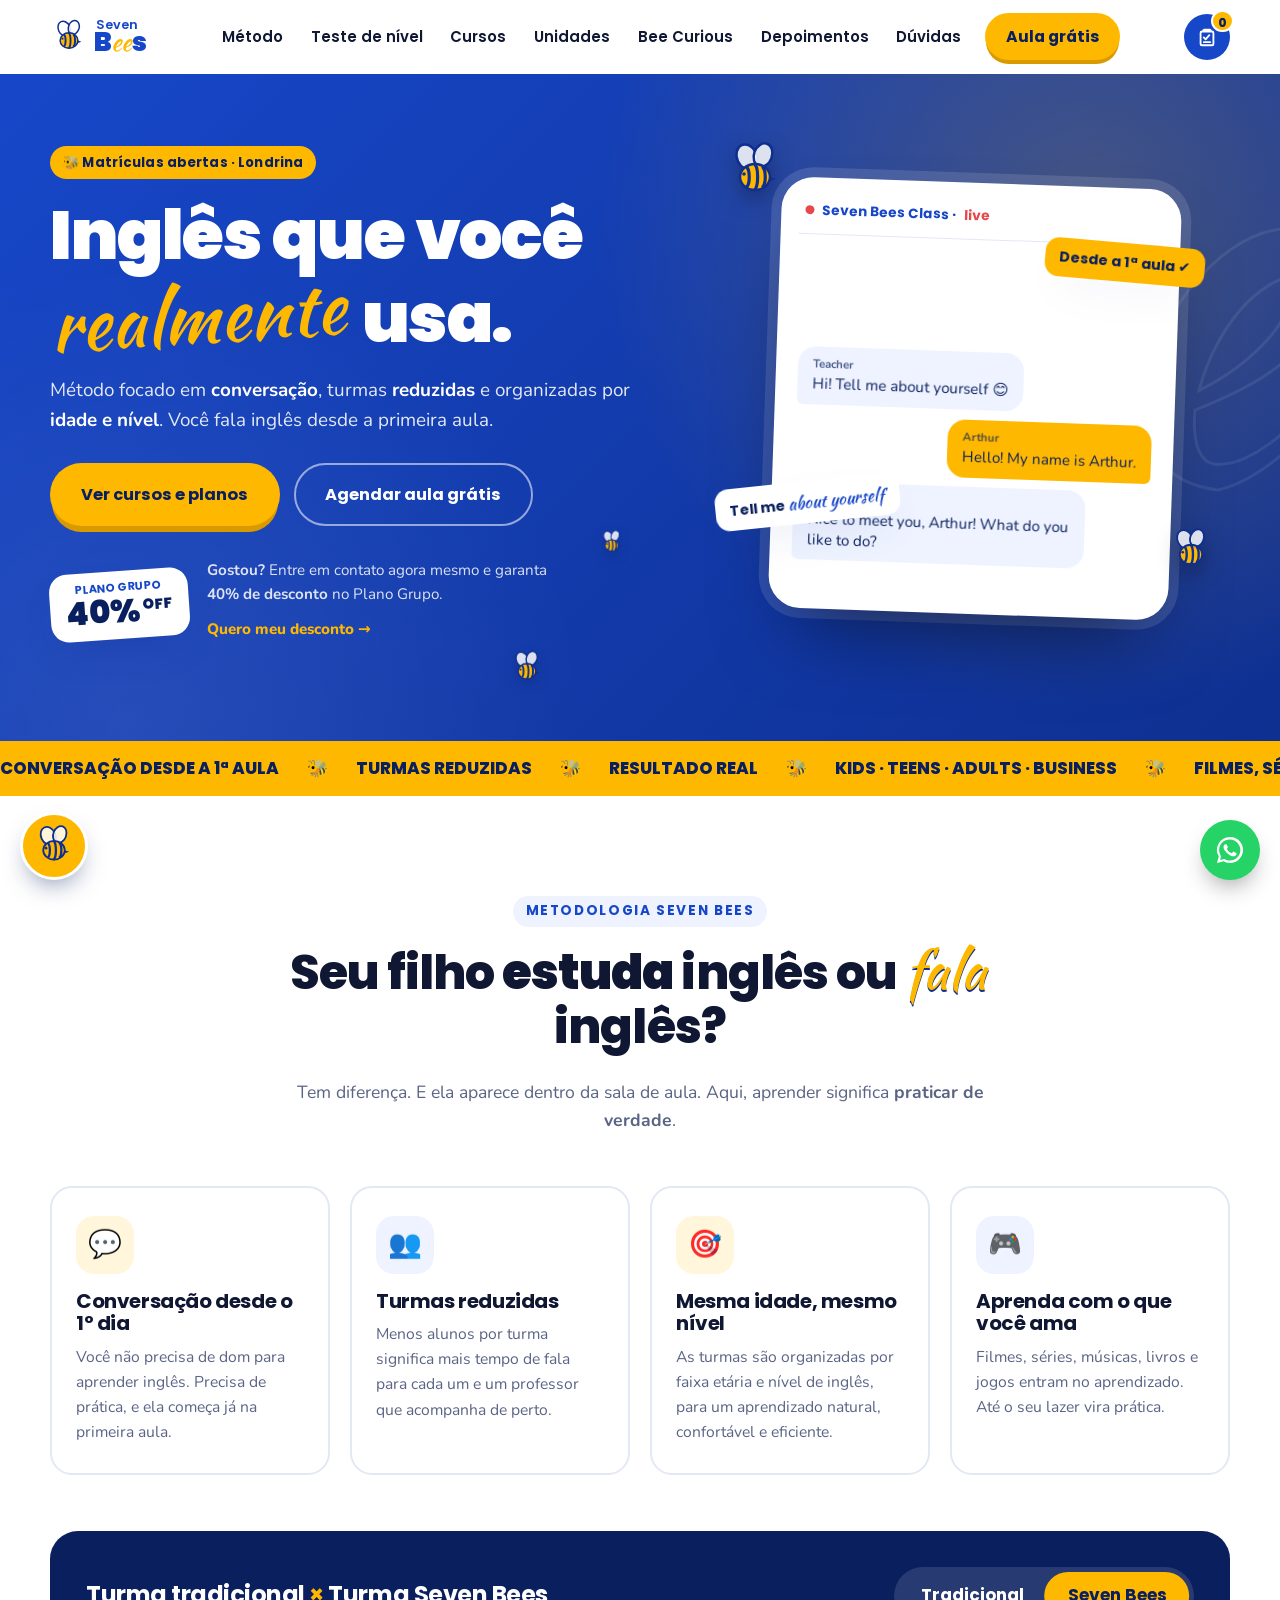
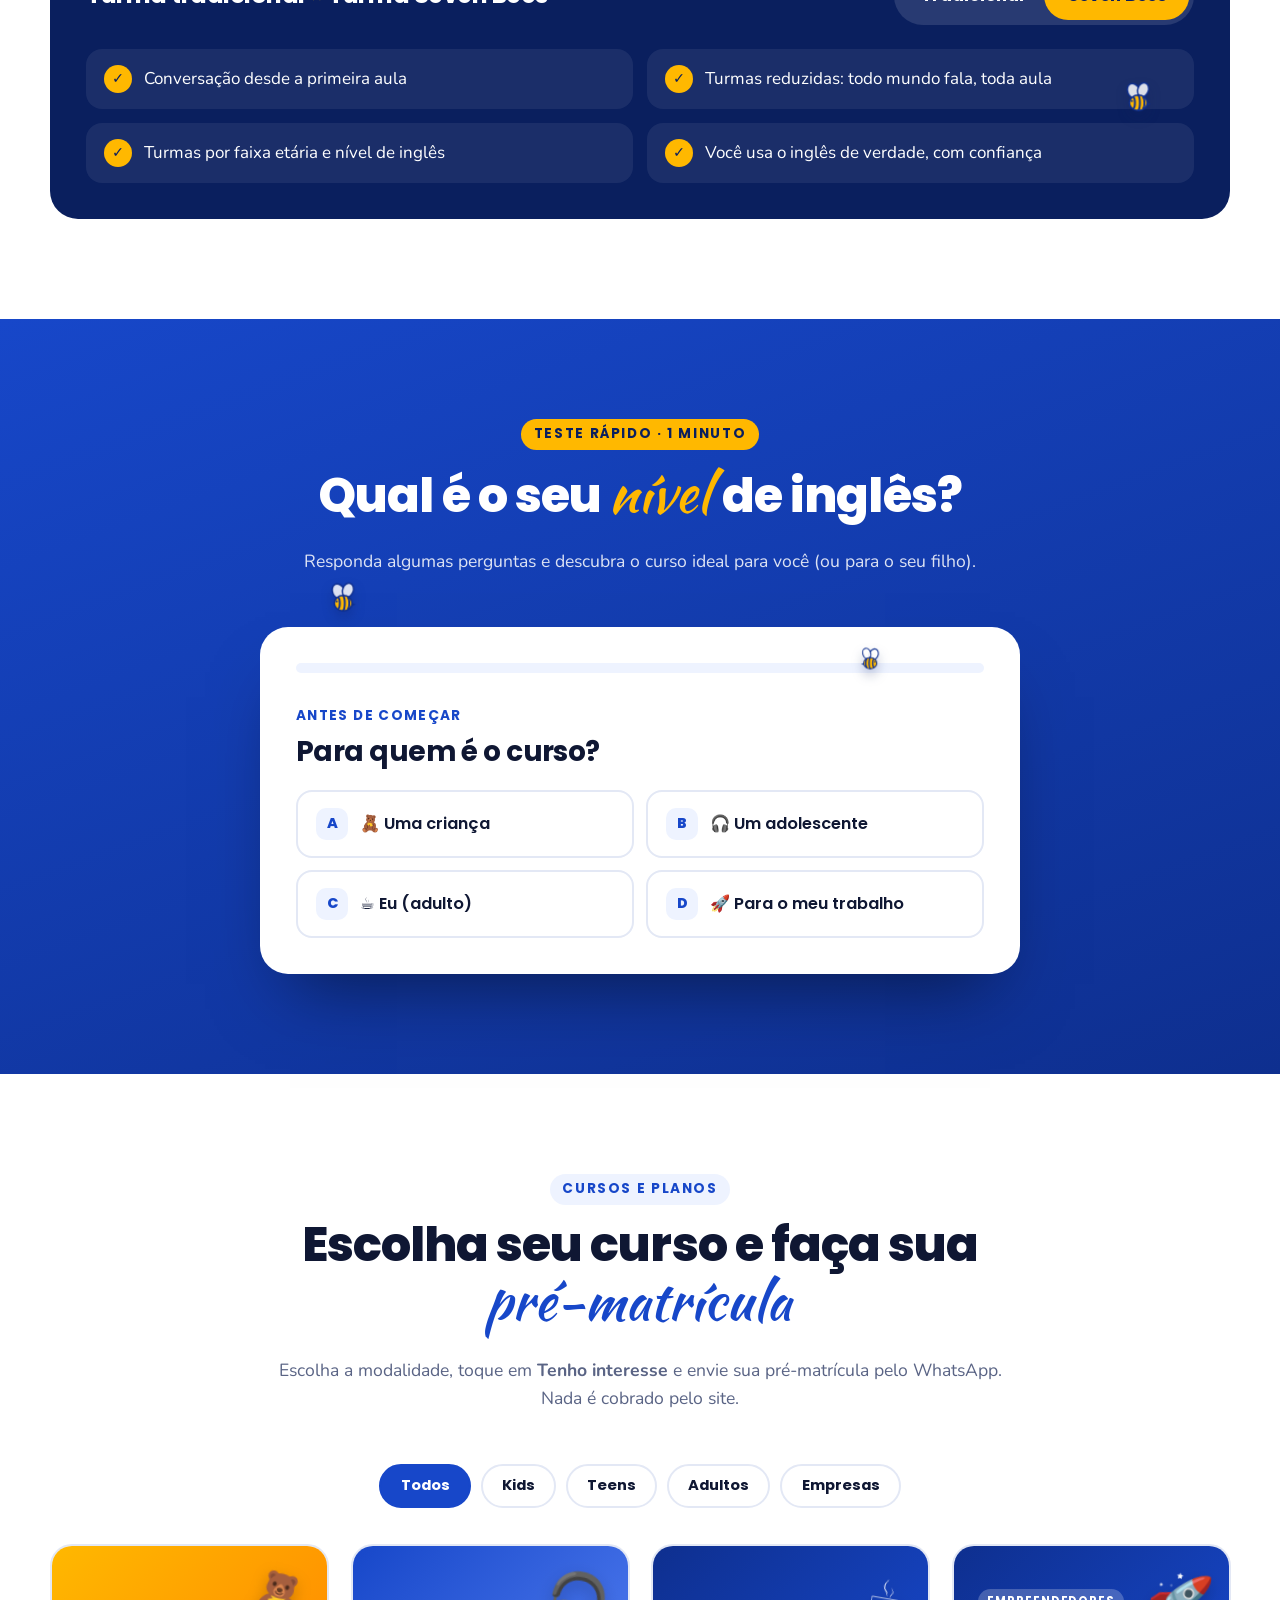
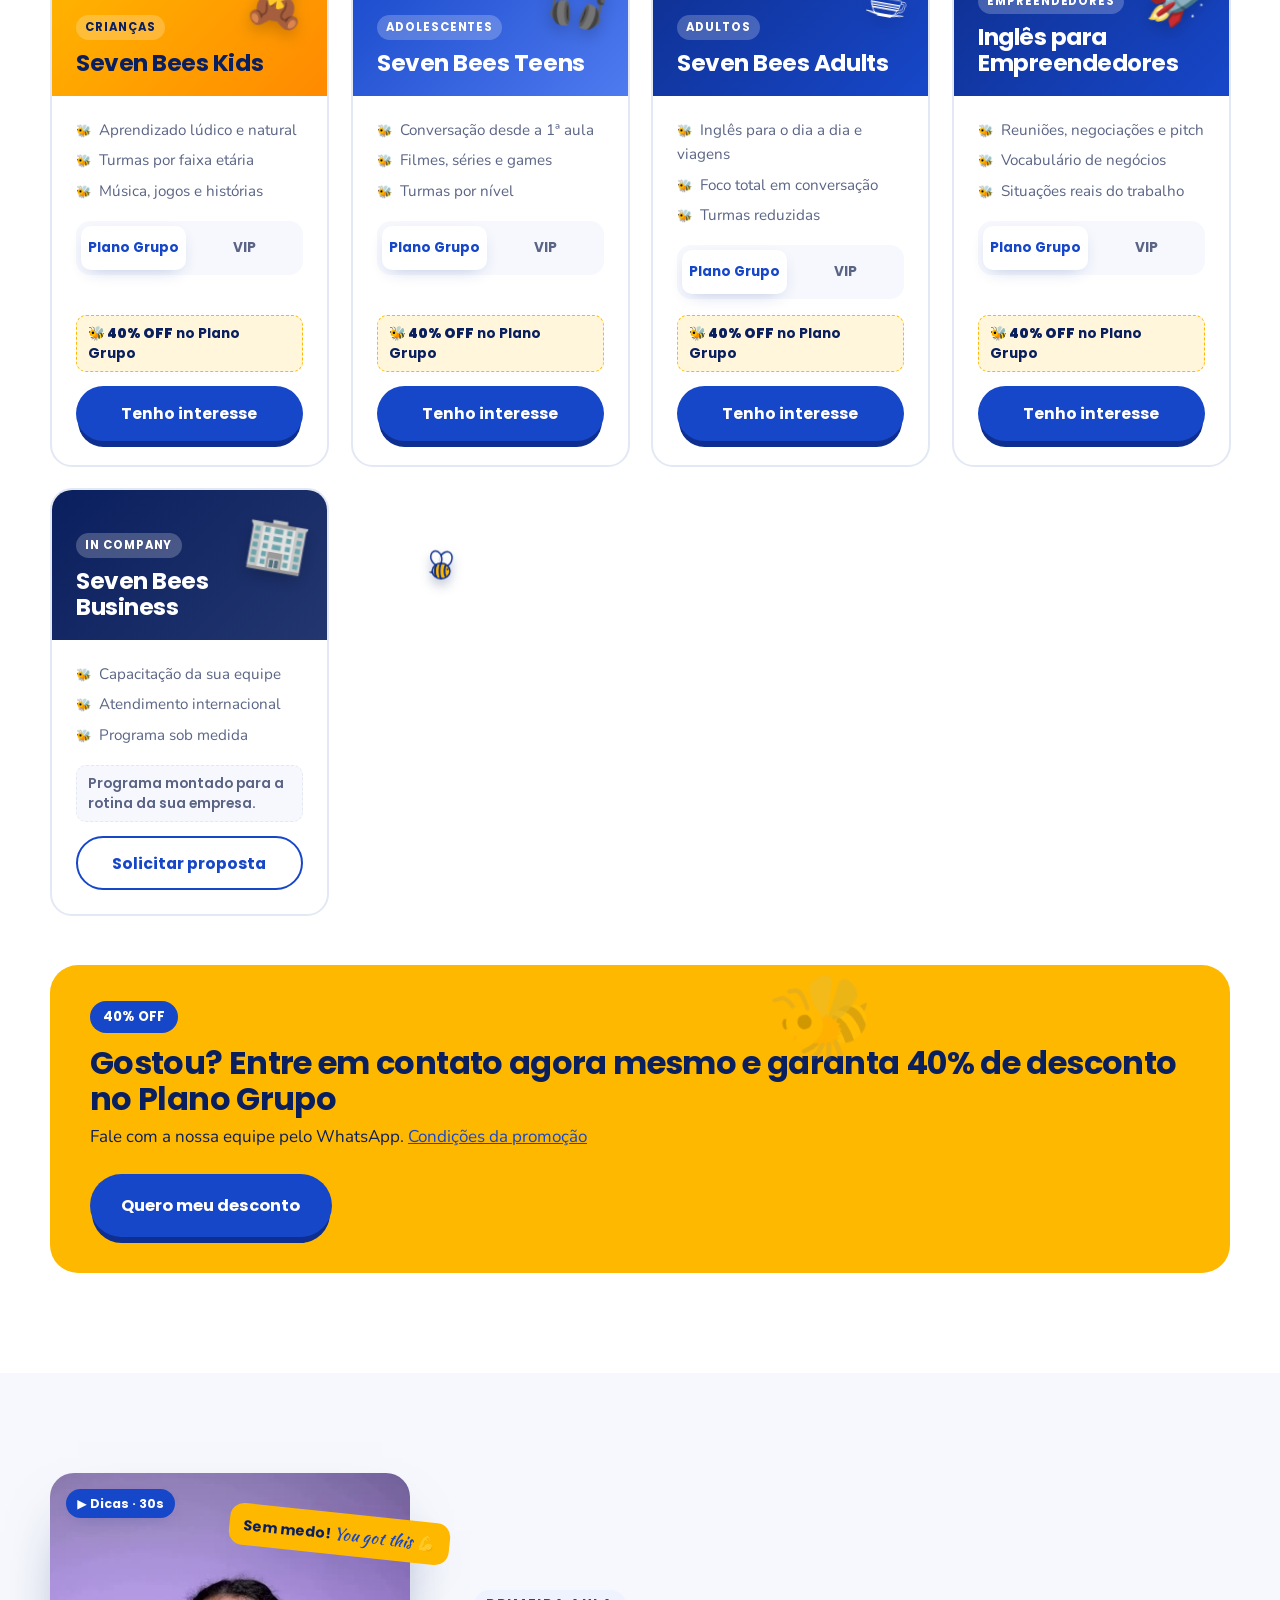
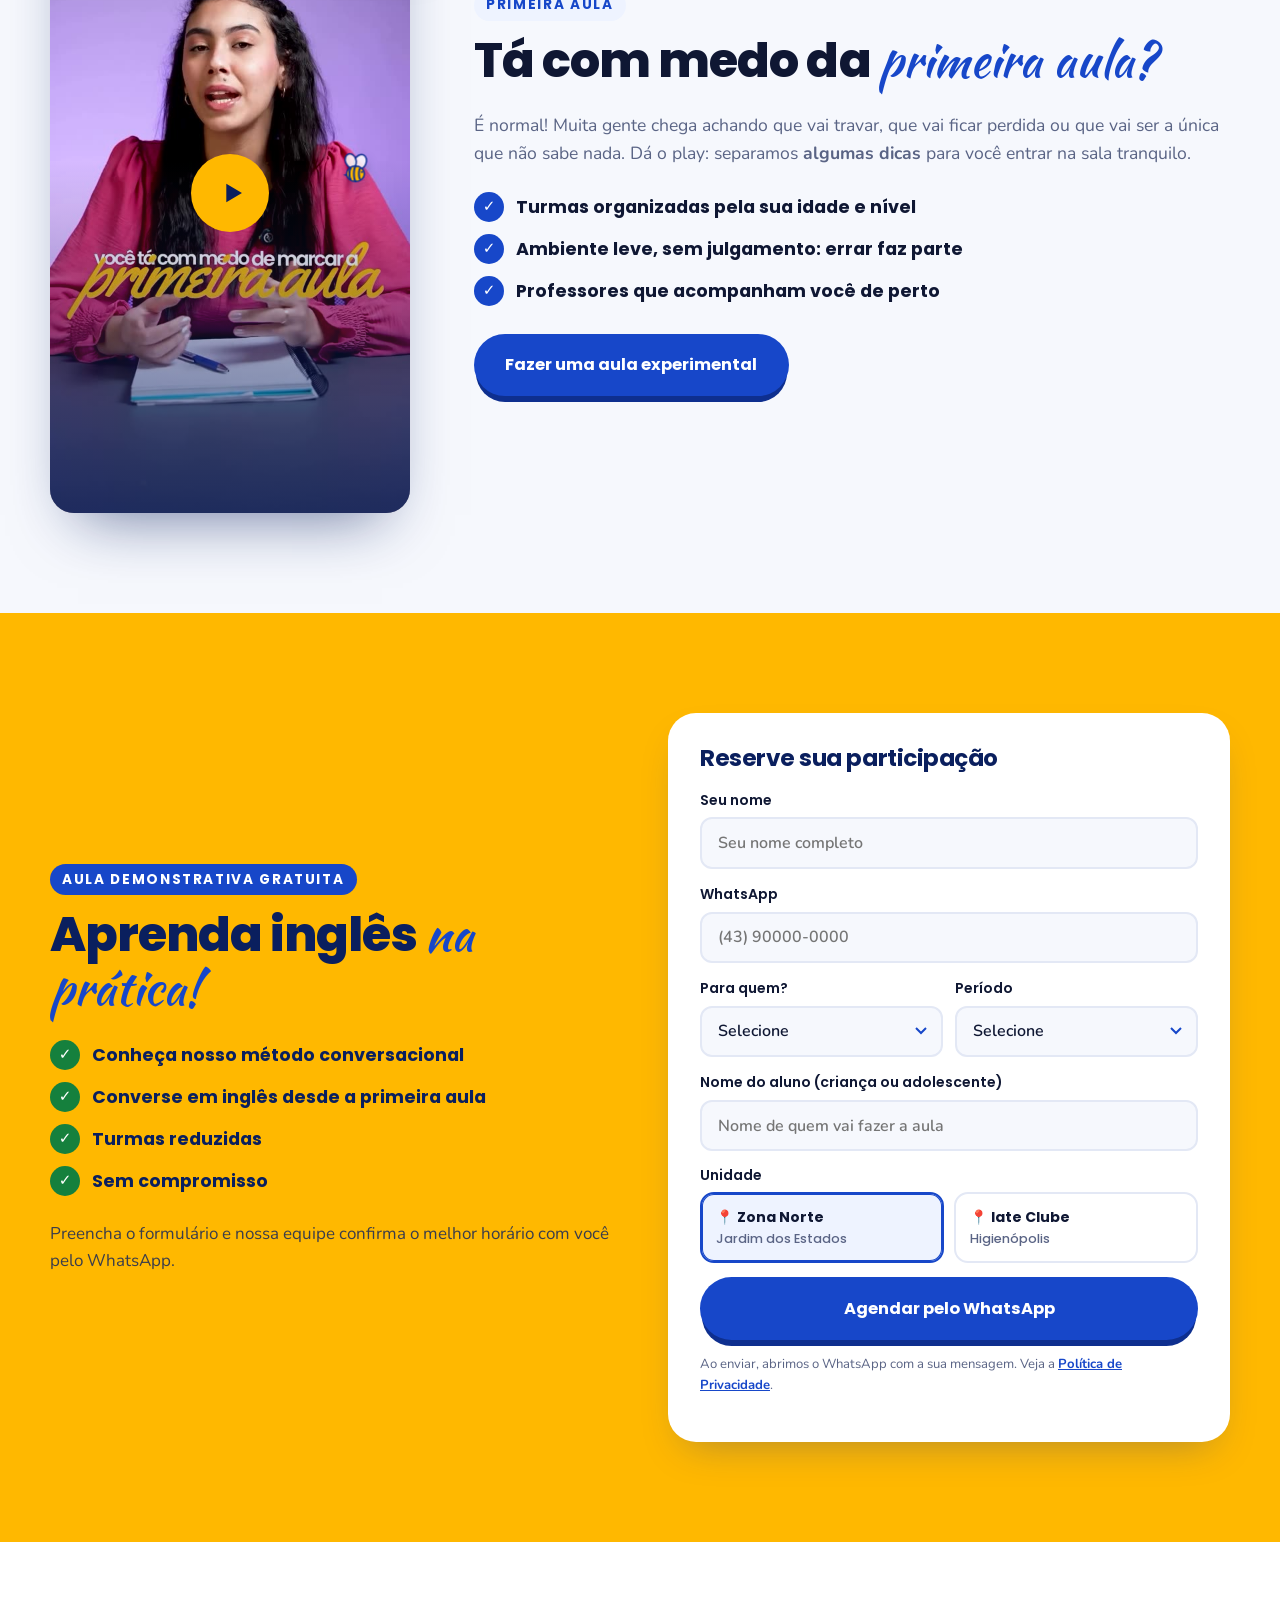
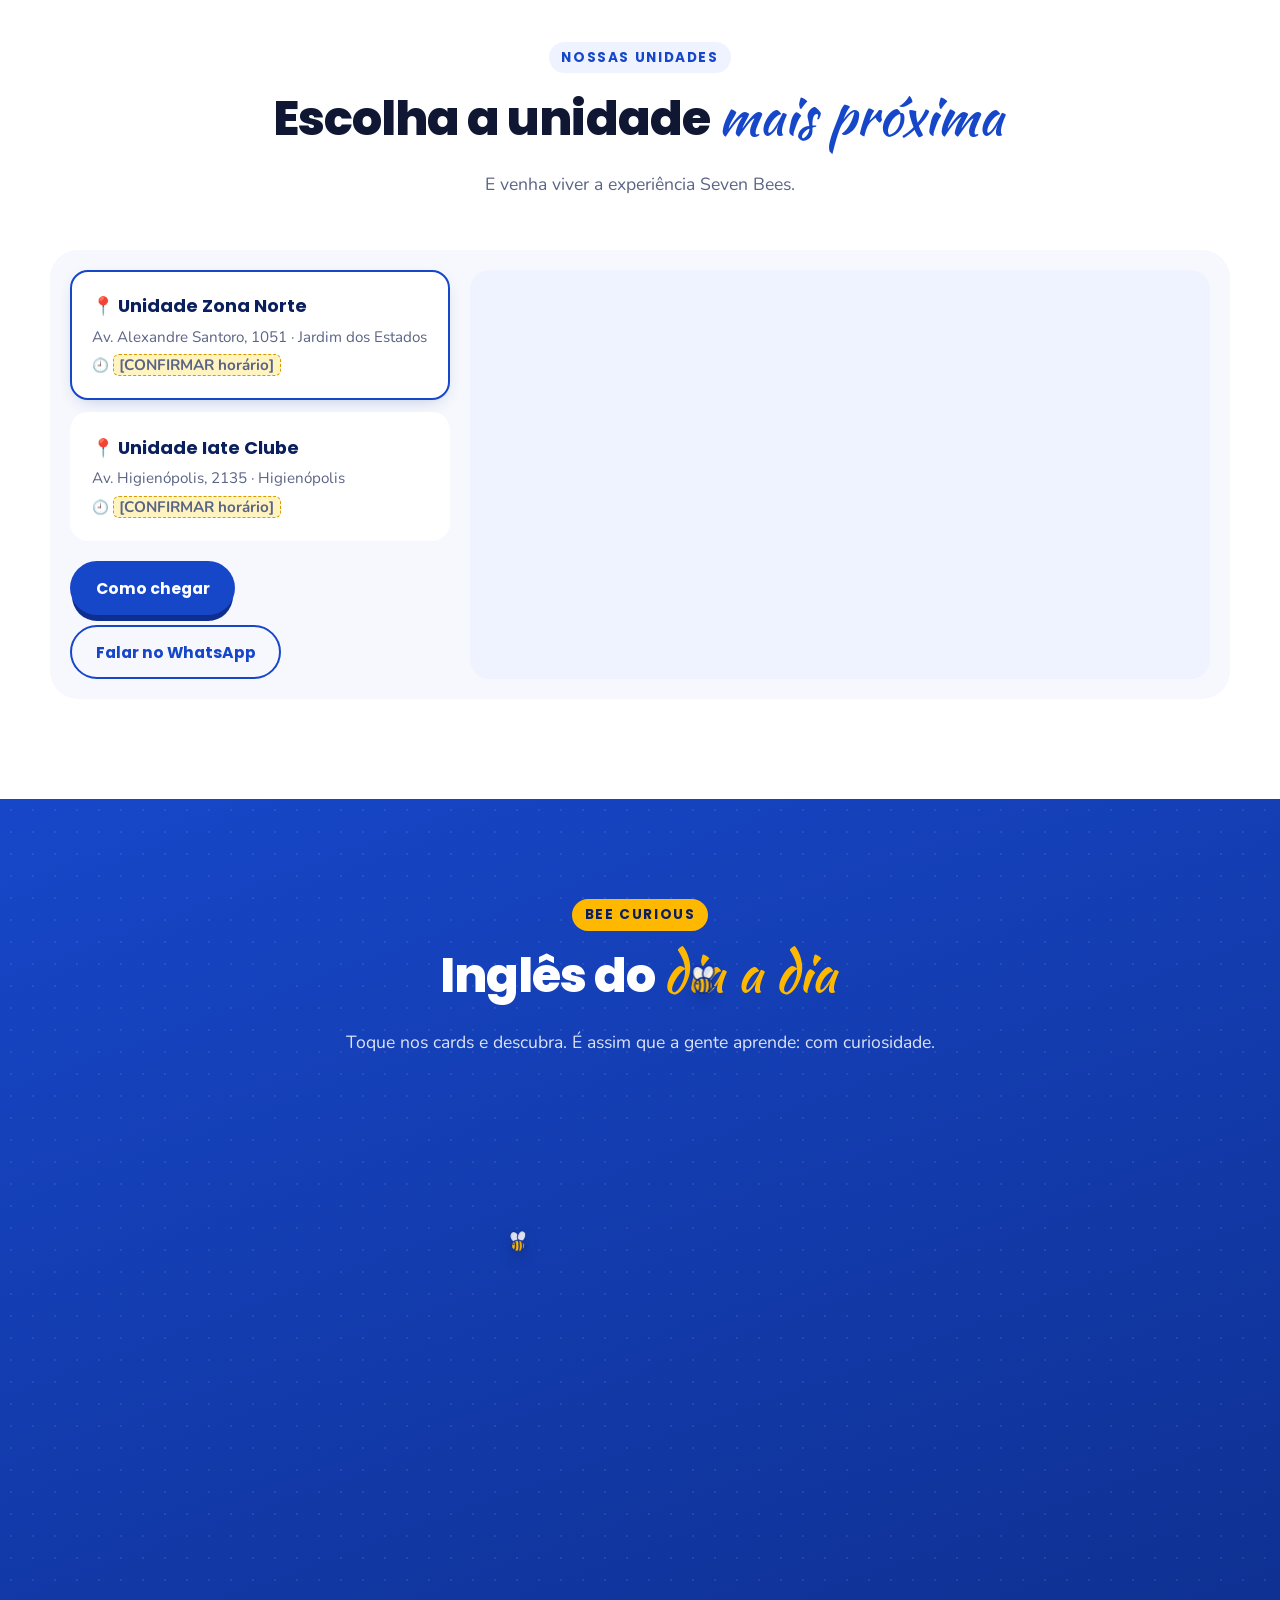
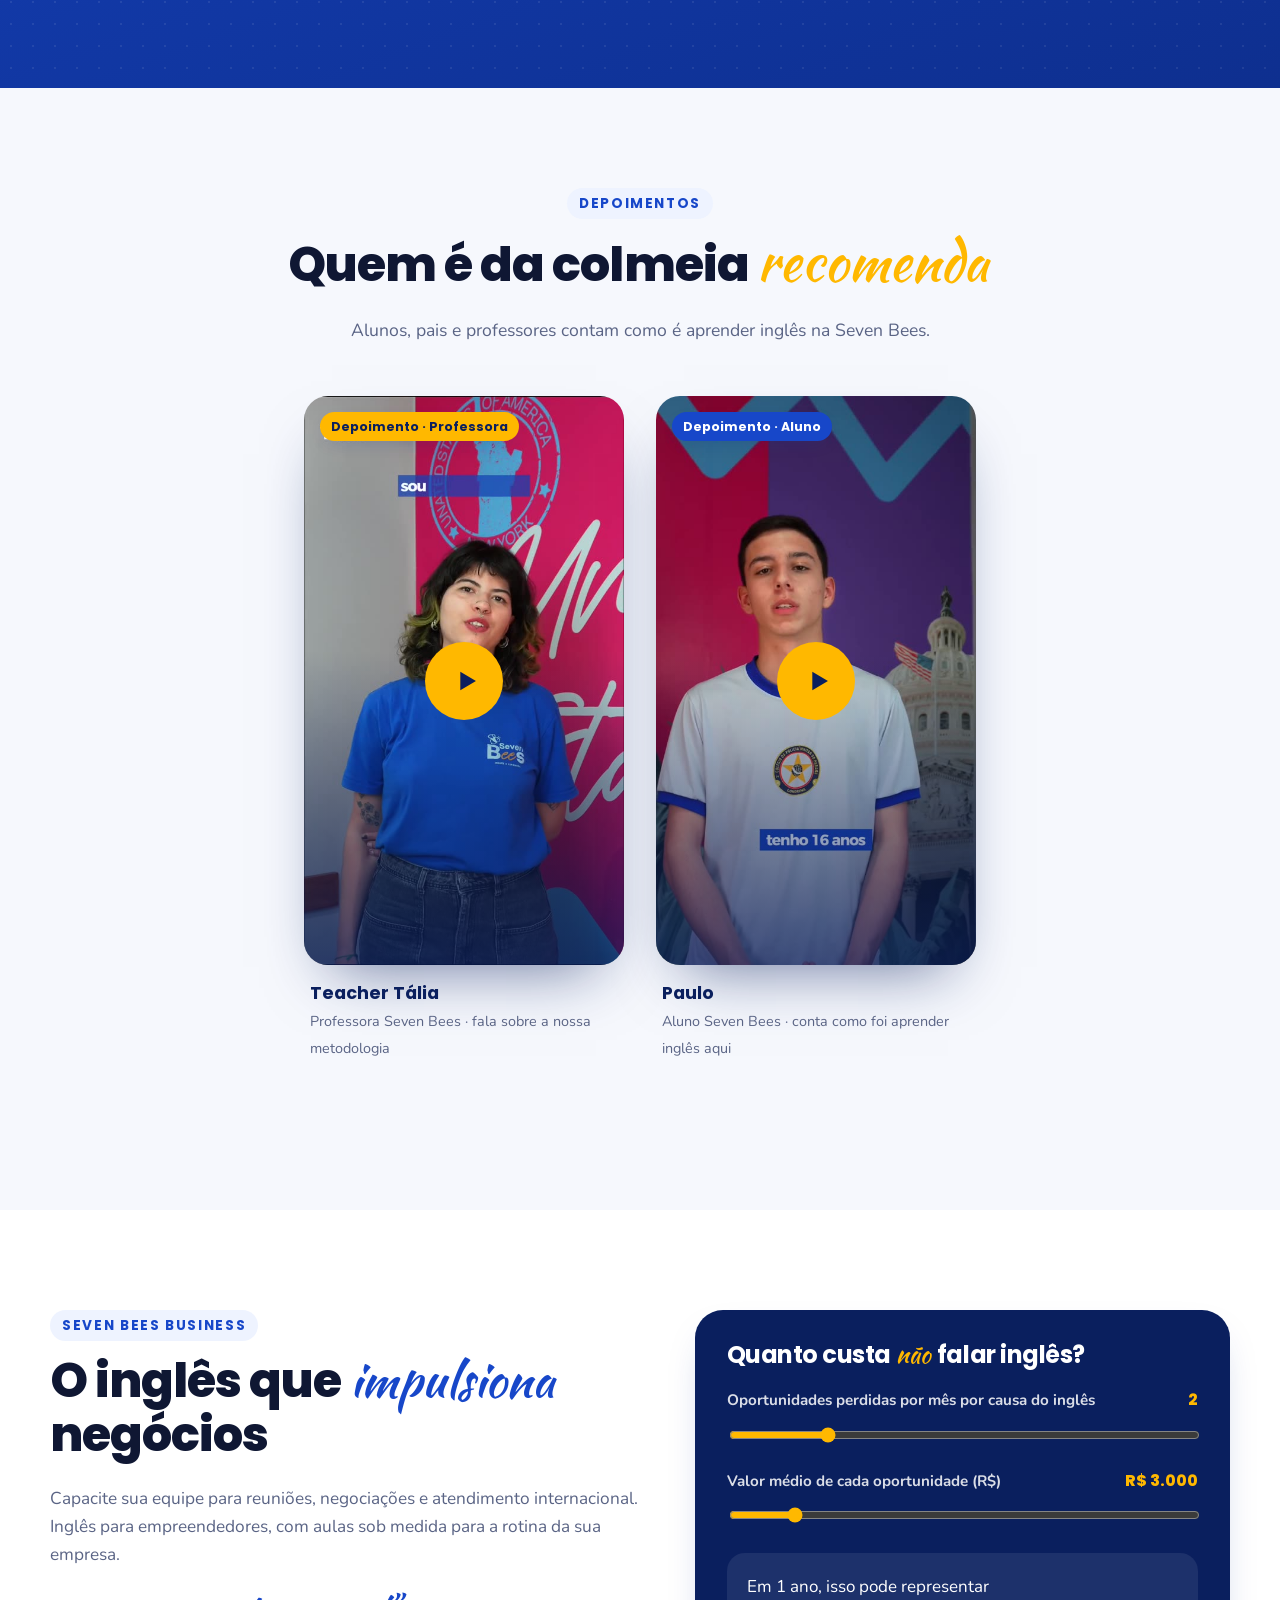
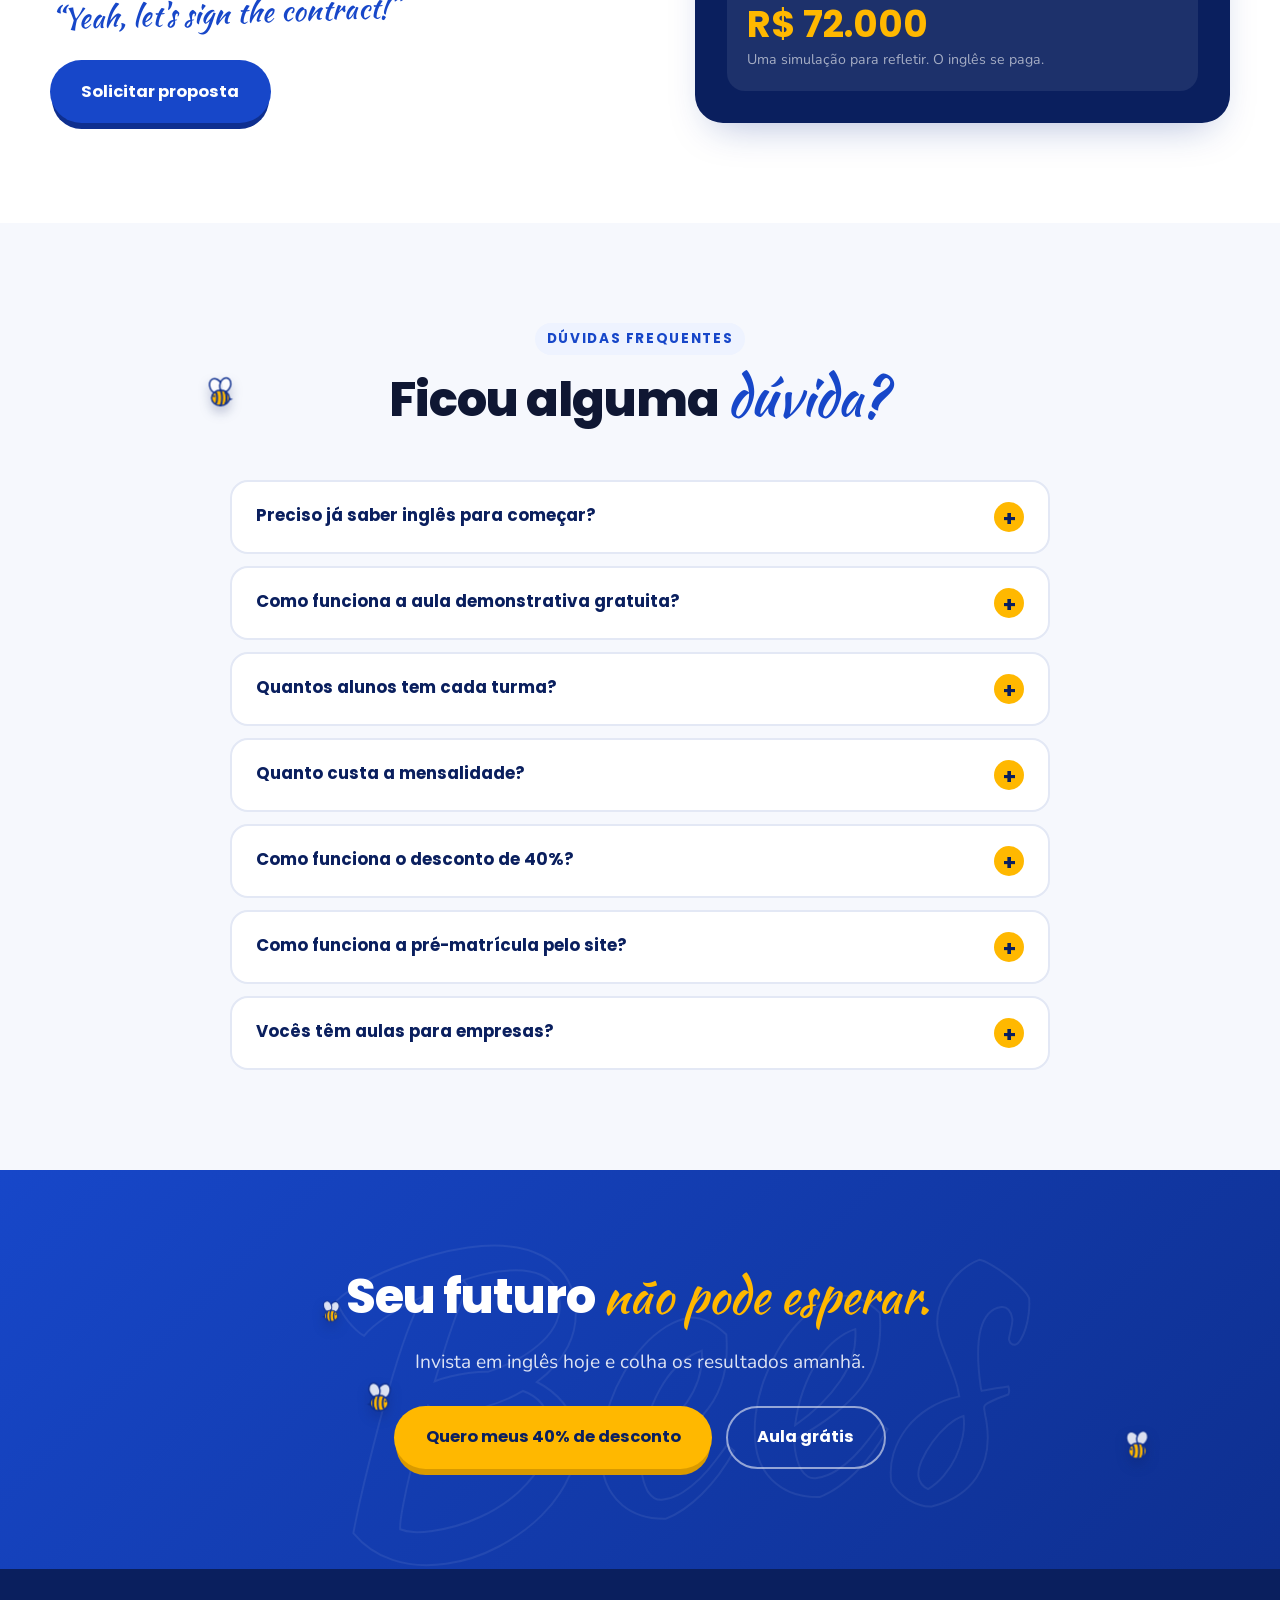
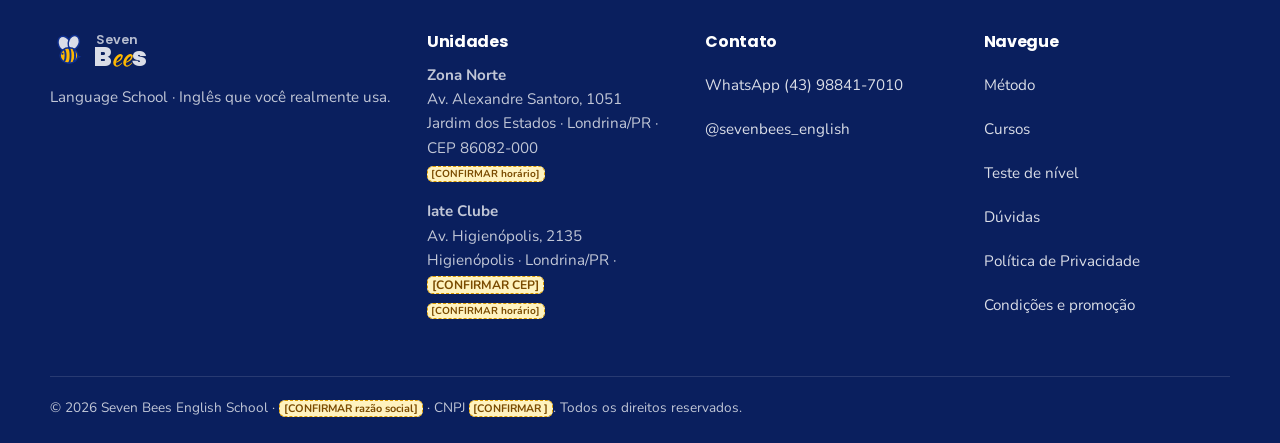
==== commit 1cc08d22: "Site sem preços, pré-matrícula corrigida e melhorias de entrega - Tira os preços (pedido da escola) " ====
--- a/index.html
+++ b/index.html
@@ -6,15 +6,15 @@
   <title>Seven Bees English School | Inglês que você realmente usa · Londrina</title>
   <meta name="description" content="Escola de inglês em Londrina com método focado em conversação, turmas reduzidas e organizadas por idade e nível. Unidades Zona Norte e Iate Clube. Agende sua aula grátis!">
   <script>document.documentElement.classList.add("js")</script>
-  <!-- Domínio da escola: www.7bees.com.br (também no robots.txt e no sitemap.xml) -->
-  <link rel="canonical" href="https://www.7bees.com.br/">
+  <!-- DOMÍNIO: trocar "CONFIRMAR-DOMINIO" pelo domínio da escola aqui, no robots.txt e no sitemap.xml antes de publicar -->
+  <link rel="canonical" href="https://CONFIRMAR-DOMINIO/">
   <meta property="og:type" content="website">
   <meta property="og:locale" content="pt_BR">
   <meta property="og:site_name" content="Seven Bees English School">
-  <meta property="og:url" content="https://www.7bees.com.br/">
+  <meta property="og:url" content="https://CONFIRMAR-DOMINIO/">
   <meta property="og:title" content="Seven Bees English School · Inglês em Londrina">
   <meta property="og:description" content="Inglês que você realmente usa: conversação desde a 1ª aula e turmas reduzidas. Garanta 40% de desconto no Plano Grupo.">
-  <meta property="og:image" content="https://www.7bees.com.br/assets/og-image.jpg">
+  <meta property="og:image" content="https://CONFIRMAR-DOMINIO/assets/og-image.jpg">
   <meta property="og:image:width" content="1200">
   <meta property="og:image:height" content="630">
   <meta property="og:image:alt" content="Seven Bees English School: inglês que você realmente usa, em Londrina">
@@ -29,42 +29,33 @@
     "@graph": [
       {
         "@type": "EducationalOrganization",
-        "@id": "https://www.7bees.com.br/#escola",
+        "@id": "https://CONFIRMAR-DOMINIO/#escola",
         "name": "Seven Bees English School",
-        "url": "https://www.7bees.com.br/",
-        "logo": "https://www.7bees.com.br/assets/apple-touch-icon.png",
-        "image": "https://www.7bees.com.br/assets/og-image.jpg",
+        "url": "https://CONFIRMAR-DOMINIO/",
+        "logo": "https://CONFIRMAR-DOMINIO/assets/apple-touch-icon.png",
+        "image": "https://CONFIRMAR-DOMINIO/assets/og-image.jpg",
         "description": "Escola de inglês em Londrina com método focado em conversação e turmas reduzidas, para crianças, adolescentes, adultos e empresas.",
         "telephone": "+55 43 98841-7010",
-        "email": "contato@7bees.com.br",
         "sameAs": ["https://www.instagram.com/sevenbees_english/"],
-        "department": [{ "@id": "https://www.7bees.com.br/#zona-norte" }, { "@id": "https://www.7bees.com.br/#iate-clube" }]
+        "department": [{ "@id": "https://CONFIRMAR-DOMINIO/#zona-norte" }, { "@id": "https://CONFIRMAR-DOMINIO/#iate-clube" }]
       },
       {
         "@type": ["LocalBusiness", "EducationalOrganization"],
-        "@id": "https://www.7bees.com.br/#zona-norte",
+        "@id": "https://CONFIRMAR-DOMINIO/#zona-norte",
         "name": "Seven Bees English School · Unidade Zona Norte",
-        "parentOrganization": { "@id": "https://www.7bees.com.br/#escola" },
-        "image": "https://www.7bees.com.br/assets/og-image.jpg",
+        "parentOrganization": { "@id": "https://CONFIRMAR-DOMINIO/#escola" },
+        "image": "https://CONFIRMAR-DOMINIO/assets/og-image.jpg",
         "telephone": "+55 43 98841-7010",
-        "address": { "@type": "PostalAddress", "streetAddress": "Av. Alexandre Santoro, 1051 - Jardim dos Estados", "addressLocality": "Londrina", "addressRegion": "PR", "postalCode": "86082-000", "addressCountry": "BR" },
-        "openingHoursSpecification": [
-          { "@type": "OpeningHoursSpecification", "dayOfWeek": ["Monday","Tuesday","Wednesday","Thursday","Friday"], "opens": "08:00", "closes": "22:00" },
-          { "@type": "OpeningHoursSpecification", "dayOfWeek": "Saturday", "opens": "08:00", "closes": "16:00" }
-        ]
+        "address": { "@type": "PostalAddress", "streetAddress": "Av. Alexandre Santoro, 1051 - Jardim dos Estados", "addressLocality": "Londrina", "addressRegion": "PR", "postalCode": "86082-000", "addressCountry": "BR" }
       },
       {
         "@type": ["LocalBusiness", "EducationalOrganization"],
-        "@id": "https://www.7bees.com.br/#iate-clube",
+        "@id": "https://CONFIRMAR-DOMINIO/#iate-clube",
         "name": "Seven Bees English School · Unidade Iate Clube",
-        "parentOrganization": { "@id": "https://www.7bees.com.br/#escola" },
-        "image": "https://www.7bees.com.br/assets/og-image.jpg",
+        "parentOrganization": { "@id": "https://CONFIRMAR-DOMINIO/#escola" },
+        "image": "https://CONFIRMAR-DOMINIO/assets/og-image.jpg",
         "telephone": "+55 43 98841-7010",
-        "address": { "@type": "PostalAddress", "streetAddress": "Av. Higienópolis, 2135 - Higienópolis", "addressLocality": "Londrina", "addressRegion": "PR", "addressCountry": "BR" },
-        "openingHoursSpecification": [
-          { "@type": "OpeningHoursSpecification", "dayOfWeek": ["Monday","Tuesday","Wednesday","Thursday","Friday"], "opens": "08:00", "closes": "22:00" },
-          { "@type": "OpeningHoursSpecification", "dayOfWeek": "Saturday", "opens": "08:00", "closes": "16:00" }
-        ]
+        "address": { "@type": "PostalAddress", "streetAddress": "Av. Higienópolis, 2135 - Higienópolis", "addressLocality": "Londrina", "addressRegion": "PR", "addressCountry": "BR" }
       }
     ]
   }
@@ -513,7 +504,6 @@
       <ul class="footer__links">
         <li><a data-wa="" data-wa-label href="#aula-gratis">WhatsApp</a></li>
         <li><a data-ig target="_blank" rel="noopener" href="#">Instagram</a></li>
-        <li><a data-email href="#">E-mail</a></li>
       </ul>
     </div>
     <div>
--- a/css/style.css
+++ b/css/style.css
@@ -15,7 +15,8 @@
   --line: #E3E8F5;
   --white: #fff;
   --soft: #F6F8FD;
-  --green: #1FAF5A;
+  --green: #15803D; /* era #1FAF5A: reprovava no contraste como texto */
+  --red: #C62A2F;   /* era #E5484D */
   --radius: 22px;
   --radius-sm: 14px;
   --shadow: 0 18px 40px -18px rgba(14, 47, 143, .35);
@@ -30,7 +31,8 @@
 html { scroll-behavior: smooth; scroll-padding-top: calc(var(--header-h) + 10px); overflow-x: clip; }
 body {
   margin: 0; font-family: var(--font-body); color: var(--ink); background: var(--white);
-  font-size: 17px; line-height: 1.6; -webkit-font-smoothing: antialiased; overflow-x: hidden;
+  font-size: 17px; line-height: 1.6; -webkit-font-smoothing: antialiased;
+  /* sem overflow-x aqui: ele anulava o cabeçalho fixo (o html já usa overflow-x: clip) */
 }
 img, svg, iframe { max-width: 100%; display: block; }
 a { color: var(--blue); }
@@ -154,9 +156,10 @@
   font-family: var(--font-head); line-height: 1.1;
 }
 .promo-tag span { font-size: .7rem; font-weight: 700; text-transform: uppercase; color: var(--blue); }
-.promo-tag s { font-size: .82rem; color: var(--muted); }
-.promo-tag strong { font-size: 1.8rem; font-weight: 900; }
-.promo-tag sup { font-size: .55em; }
+.promo-tag strong { font-size: 2rem; font-weight: 900; }
+.promo-tag sup { font-size: .45em; margin-left: 2px; }
+.hero__promo-link { display: inline-flex; align-items: center; min-height: 44px; color: var(--yellow); font-weight: 800; text-decoration: none; }
+.hero__promo-link:hover { text-decoration: underline; }
 
 .hero__visual { position: relative; justify-self: center; width: min(400px, 100%); }
 .phone {
@@ -253,9 +256,11 @@
 .opt__key { flex: none; width: 32px; height: 32px; border-radius: 10px; background: var(--blue-50); color: var(--blue); display: grid; place-items: center; font-weight: 800; font-size: .9rem; }
 .opt.is-right { border-color: var(--green); background: #E8F8EF; }
 .opt.is-right .opt__key { background: var(--green); color: #fff; }
-.opt.is-wrong { border-color: #E5484D; background: #FDECEC; animation: shake .35s; }
-.opt.is-wrong .opt__key { background: #E5484D; color: #fff; }
+.opt.is-wrong { border-color: var(--red); background: #FDECEC; animation: shake .35s; }
+.opt.is-wrong .opt__key { background: var(--red); color: #fff; }
 .quiz__feedback { margin-top: 14px; font-weight: 700; min-height: 1.6em; }
+.quiz__feedback.is-right { color: var(--green); }
+.quiz__feedback.is-wrong { color: var(--red); }
 .quiz__result { text-align: center; animation: pop .5s both; }
 .quiz__badge { width: 130px; height: 130px; margin: 0 auto 16px; border-radius: 50%; background: var(--yellow); display: grid; place-items: center; font-family: var(--font-head); font-weight: 900; font-size: 2.4rem; color: var(--blue-900); box-shadow: 0 0 0 10px var(--yellow-50); }
 .quiz__badge small { display: block; font-size: .8rem; font-weight: 700; margin-top: -14px; }
@@ -265,7 +270,7 @@
 
 /* ---------- Cursos ---------- */
 .filters { display: flex; flex-wrap: wrap; justify-content: center; gap: 10px; margin-bottom: 36px; }
-.chip { border: 2px solid var(--line); background: #fff; color: var(--ink); font-family: var(--font-head); font-weight: 700; font-size: .92rem; padding: .55em 1.3em; border-radius: 999px; transition: all .18s; }
+.chip { min-height: 44px; border: 2px solid var(--line); background: #fff; color: var(--ink); font-family: var(--font-head); font-weight: 700; font-size: .92rem; padding: .55em 1.3em; border-radius: 999px; transition: all .18s; }
 .chip:hover { border-color: var(--blue); color: var(--blue); }
 .chip.is-active { background: var(--blue); border-color: var(--blue); color: #fff; }
 
@@ -289,13 +294,11 @@
 .course__body ul { list-style: none; padding: 0; margin: 0 0 18px; display: grid; gap: 6px; font-size: .95rem; color: var(--muted); }
 .course__body li::before { content: "🐝"; font-size: .8em; margin-right: 8px; }
 .modes { display: grid; grid-template-columns: 1fr 1fr; gap: 6px; background: var(--soft); padding: 5px; border-radius: 14px; margin-bottom: 16px; }
-.modes button { border: 0; background: none; border-radius: 10px; padding: .5em; font: 700 .85rem var(--font-head); color: var(--muted); transition: all .18s; }
+.modes button { min-height: 44px; border: 0; background: none; border-radius: 10px; padding: .5em; font: 700 .85rem var(--font-head); color: var(--muted); transition: all .18s; }
 .modes button.is-active { background: #fff; color: var(--blue); box-shadow: var(--shadow-sm); }
-.price { margin-top: auto; margin-bottom: 14px; font-family: var(--font-head); }
-.price__old { font-size: .85rem; color: var(--muted); }
-.price__main { font-size: 2rem; font-weight: 900; color: var(--blue-900); line-height: 1.1; }
-.price__main small { font-size: .9rem; font-weight: 600; color: var(--muted); }
-.price__promo { display: inline-block; margin-top: 6px; font-size: .78rem; font-weight: 700; color: var(--blue-900); background: var(--yellow-50); border: 1px dashed var(--yellow); padding: .3em .7em; border-radius: 8px; }
+.course__deal { margin: auto 0 14px; font: 700 .86rem var(--font-head); color: var(--blue-900); background: var(--yellow-50); border: 1px dashed var(--yellow); padding: .55em .8em; border-radius: 10px; }
+.course__deal b { font-weight: 900; }
+.course__deal--plain { background: var(--soft); border-color: var(--line); color: var(--muted); font-weight: 600; }
 
 .promo-banner {
   margin-top: 48px; display: flex; flex-wrap: wrap; align-items: center; justify-content: space-between; gap: 24px;
@@ -326,10 +329,15 @@
 }
 select { background-image: url("data:image/svg+xml,%3Csvg xmlns='http://www.w3.org/2000/svg' width='12' height='8'%3E%3Cpath d='M1 1l5 5 5-5' stroke='%231747C9' stroke-width='2' fill='none'/%3E%3C/svg%3E"); background-repeat: no-repeat; background-position: right 14px center; padding-right: 36px; }
 input:focus, select:focus { outline: none; border-color: var(--blue); background: #fff; }
-input.is-invalid, select.is-invalid { border-color: #E5484D; background: #FFF5F5; }
+input.is-invalid, select.is-invalid { border-color: var(--red); background: #FFF5F5; }
 .form__row { display: grid; grid-template-columns: 1fr 1fr; gap: 12px; }
-.form__msg { margin: 0; font-weight: 700; color: #E5484D; min-height: 1.2em; font-size: .92rem; }
+.form__msg { margin: 0; font-weight: 700; color: var(--red); min-height: 1.2em; font-size: .92rem; }
+.form__msg:empty { min-height: 0; }
 .form__msg.is-ok { color: var(--green); }
+.form__legal { margin: 0; font-size: .82rem; color: var(--muted); }
+.check a, .form__legal a { color: var(--blue); font-weight: 700; }
+/* Pendências a confirmar com a escola (precisam sumir antes de publicar) */
+.confirmar { background: #FFF3BF; color: #7A4B00; border: 1px dashed #D99A00; border-radius: 6px; padding: 0 .35em; font-weight: 700; font-size: .9em; }
 
 .radio-cards { border: 0; padding: 0; margin: 0; display: grid; grid-template-columns: 1fr 1fr; gap: 10px; }
 .radio-cards legend { font: 600 .88rem var(--font-head); margin-bottom: 6px; padding: 0; }
@@ -346,6 +354,8 @@
 /* ---------- Unidades ---------- */
 .units { display: grid; grid-template-columns: 380px 1fr; gap: 20px; background: var(--soft); border-radius: 28px; padding: 20px; }
 .units__tabs { display: flex; flex-direction: column; gap: 12px; }
+.units__list { display: flex; flex-direction: column; gap: 12px; }
+.unit-tab__hours { color: var(--muted); font-size: .85rem; }
 .unit-tab { text-align: left; border: 2px solid transparent; background: #fff; border-radius: 18px; padding: 20px; transition: all .2s; display: grid; gap: 4px; }
 .unit-tab strong { font-family: var(--font-head); font-size: 1.12rem; color: var(--blue-900); }
 .unit-tab strong::before { content: "📍 "; }
@@ -405,8 +415,12 @@
 
 .footer { background: var(--blue-900); color: rgba(255,255,255,.75); padding: 64px 0 24px; font-size: .95rem; }
 .footer__grid { display: grid; grid-template-columns: 1.4fr 1fr 1fr 1fr; gap: 32px; }
-.footer h4 { color: #fff; font-size: 1rem; margin-bottom: 12px; }
+.footer h4, .footer__title { color: #fff; font-size: 1rem; margin-bottom: 12px; }
 .footer a { color: rgba(255,255,255,.85); text-decoration: none; }
+.footer__links { list-style: none; margin: 0; padding: 0; }
+.footer__links a { display: inline-flex; align-items: center; min-height: 44px; }
+.footer small { color: rgba(255,255,255,.7); }
+.footer .confirmar { font-size: .8em; }
 .footer a:hover { color: var(--yellow); }
 .footer__tag { margin-top: 14px; }
 .footer__bottom { border-top: 1px solid rgba(255,255,255,.12); margin-top: 40px; padding-top: 20px; font-size: .85rem; }
@@ -431,27 +445,35 @@
 .drawer__head h3 { margin: 0; color: var(--blue-900); }
 .drawer__body { flex: 1; overflow-y: auto; padding: 16px 24px; }
 .drawer__foot { border-top: 1px solid var(--line); padding: 20px 24px 24px; background: var(--soft); }
-.icon-btn { width: 40px; height: 40px; border-radius: 50%; border: 0; background: var(--soft); color: var(--blue-900); font-size: 1rem; font-weight: 800; }
+.icon-btn { width: 44px; height: 44px; border-radius: 50%; border: 0; background: var(--soft); color: var(--blue-900); font-size: 1rem; font-weight: 800; }
 .icon-btn:hover { background: var(--blue-50); }
-
-.cart-item { display: grid; grid-template-columns: 52px 1fr auto; gap: 14px; align-items: center; padding: 14px 0; border-bottom: 1px dashed var(--line); animation: pop .3s both; }
+.btn:disabled { opacity: .5; cursor: not-allowed; transform: none; }
+
+.cart-item { display: grid; grid-template-columns: 52px 1fr auto; gap: 14px; align-items: start; padding: 14px 0; border-bottom: 1px dashed var(--line); animation: pop .3s both; }
 .cart-item__icon { width: 52px; height: 52px; border-radius: 14px; background: var(--yellow-50); display: grid; place-items: center; font-size: 1.6rem; }
 .cart-item h4 { margin: 0; font-size: .98rem; color: var(--blue-900); }
-.cart-item p { margin: 0; font-size: .82rem; color: var(--muted); }
-.cart-item__price { text-align: right; font-family: var(--font-head); font-weight: 800; color: var(--blue-900); }
-.cart-item__remove { border: 0; background: none; color: #E5484D; font-size: .78rem; font-weight: 700; padding: 0; margin-top: 4px; }
+.cart-item p { margin: 0; font-size: .85rem; color: var(--muted); }
+.cart-item__deal { color: var(--blue-900); background: var(--yellow); padding: 0 .4em; border-radius: 6px; font-weight: 800; }
+.cart-item__remove { min-height: 44px; border: 0; background: none; color: var(--red); font-size: .85rem; font-weight: 700; padding: 0 4px; text-decoration: underline; }
+.qty { display: inline-flex; align-items: center; gap: 6px; margin-top: 8px; font: 700 .88rem var(--font-head); color: var(--blue-900); }
+.qty button { width: 44px; height: 44px; border-radius: 50%; border: 2px solid var(--line); background: #fff; color: var(--blue); font-size: 1.2rem; font-weight: 800; line-height: 1; }
+.qty button:hover:not(:disabled) { border-color: var(--blue); }
+.qty button:disabled { opacity: .4; cursor: not-allowed; }
+.qty span { min-width: 64px; text-align: center; }
 .cart-empty { text-align: center; padding: 50px 10px; color: var(--muted); }
 .cart-empty div { font-size: 3.5rem; animation: hover-bee 3s ease-in-out infinite; }
 .totals { display: grid; gap: 6px; margin-bottom: 16px; font-size: .95rem; }
 .totals div { display: flex; justify-content: space-between; }
 .totals .discount { color: var(--green); font-weight: 700; }
 .totals .total { font-family: var(--font-head); font-size: 1.25rem; font-weight: 800; color: var(--blue-900); border-top: 1px solid var(--line); padding-top: 10px; margin-top: 4px; }
-.totals small { color: var(--muted); font-size: .8rem; }
+.totals small { color: var(--muted); font-size: .82rem; }
+.totals p { margin: 0; font-weight: 700; color: var(--blue-900); }
+.totals .totals__deal { font-weight: 600; background: var(--yellow-50); border: 1px dashed var(--yellow); border-radius: 10px; padding: .5em .7em; }
 
 /* ---------- Modal checkout ---------- */
 .modal { position: fixed; inset: 0; z-index: 80; display: grid; place-items: center; padding: 16px; background: rgba(10,31,94,.55); backdrop-filter: blur(4px); animation: fade .2s; }
 .modal[hidden] { display: none; }
-.modal__box { position: relative; width: min(560px, 100%); max-height: calc(100vh - 32px); overflow-y: auto; background: #fff; border-radius: 28px; padding: 32px; animation: pop .35s both; }
+.modal__box { position: relative; width: min(560px, 100%); max-height: calc(100vh - 32px); max-height: calc(100dvh - 32px); overflow-y: auto; background: #fff; border-radius: 28px; padding: 32px; animation: pop .35s both; }
 .modal__close { position: absolute; top: 16px; right: 16px; }
 .steps { display: flex; gap: 6px; margin: 0 40px 24px 0; }
 .steps span { flex: 1; text-align: center; font: 700 .75rem var(--font-head); color: var(--muted); padding-top: 10px; border-top: 4px solid var(--line); transition: all .25s; }
@@ -461,26 +483,32 @@
 .step h3 { color: var(--blue-900); font-size: 1.4rem; margin: 0; }
 .summary { background: var(--soft); border-radius: 16px; padding: 16px 18px; font-size: .92rem; }
 .summary div { display: flex; justify-content: space-between; gap: 10px; padding: 3px 0; }
-.summary .total { font-family: var(--font-head); font-weight: 800; color: var(--blue-900); font-size: 1.1rem; border-top: 1px solid var(--line); margin-top: 6px; padding-top: 8px; }
+.summary strong { font-family: var(--font-head); color: var(--blue-900); }
+.summary__deal { margin: 8px 0 0; padding-top: 8px; border-top: 1px solid var(--line); color: var(--blue-900); }
+.step h3:focus { outline: none; }
 .success { text-align: center; display: grid; gap: 10px; justify-items: center; }
 .success__bee { width: 110px; height: 110px; border-radius: 50%; background: var(--yellow-50); display: grid; place-items: center; animation: bump .6s .1s both; }
 .success__bee svg { width: 72px; height: 72px; animation: hover-bee 2.5s ease-in-out infinite; }
 .success p { color: var(--muted); }
 
 .toast {
-  position: fixed; left: 50%; bottom: 28px; z-index: 90; transform: translate(-50%, 140%);
-  background: var(--blue-900); color: #fff; font-family: var(--font-head); font-weight: 600; font-size: .95rem;
-  padding: .9em 1.4em; border-radius: 999px; box-shadow: var(--shadow); transition: transform .35s cubic-bezier(.3,1.3,.5,1);
-  max-width: calc(100% - 32px); text-align: center; visibility: hidden;
-}
-.toast.is-on { transform: translate(-50%, 0); visibility: visible; }
+  /* no topo, logo abaixo do cabeçalho: embaixo ele cobria o botão da pré-matrícula */
+  position: fixed; left: 50%; top: calc(var(--header-h) + 10px); z-index: 90; transform: translate(-50%, -12px); opacity: 0;
+  background: var(--blue-900); color: #fff; font-family: var(--font-head); font-weight: 600; font-size: .92rem;
+  padding: .7em 1.2em; border-radius: 16px; box-shadow: var(--shadow); transition: transform .3s ease, opacity .3s ease, visibility .3s;
+  width: max-content; max-width: calc(100% - 32px); text-align: center; visibility: hidden; pointer-events: none;
+}
+.toast.is-on { transform: translate(-50%, 0); opacity: 1; visibility: visible; }
 
 /* Partícula: abelha voando até o carrinho */
 .fly-bee { position: fixed; z-index: 100; width: 36px; height: 36px; pointer-events: none; transition: transform .8s cubic-bezier(.5,-.3,.6,1), opacity .8s; }
 
 /* ---------- Reveal ---------- */
-.reveal { opacity: 0; transform: translateY(26px); transition: opacity .7s ease, transform .7s ease; }
-.reveal.is-in { opacity: 1; transform: none; }
+/* só esconde quando o JavaScript está ligado (sem JS, o conteúdo aparece) */
+.js .reveal { opacity: 0; transform: translateY(26px); transition: opacity .7s ease, transform .7s ease; }
+.js .reveal.is-in { opacity: 1; transform: none; }
+.quiz h3:focus, .quiz__result h3:focus { outline: none; }
+:focus-visible { outline: 3px solid var(--yellow); outline-offset: 2px; }
 
 /* ---------- Animações ---------- */
 @keyframes hover-bee { 0%,100% { transform: translateY(0) rotate(-3deg); } 50% { transform: translateY(-6px) rotate(3deg); } }
@@ -499,7 +527,7 @@
 @media (prefers-reduced-motion: reduce) {
   *, *::before, *::after { animation-duration: .01ms !important; animation-iteration-count: 1 !important; transition-duration: .01ms !important; }
   html { scroll-behavior: auto; }
-  .reveal { opacity: 1; transform: none; }
+  .js .reveal { opacity: 1; transform: none; }
 }
 
 /* ---------- Responsivo ---------- */
@@ -514,9 +542,10 @@
   .nav {
     position: fixed; top: var(--header-h); left: 0; right: 0; flex-direction: column; align-items: stretch; gap: 4px;
     background: #fff; padding: 16px; border-bottom: 1px solid var(--line); box-shadow: 0 20px 30px -20px rgba(0,0,0,.3);
-    transform: translateY(-120%); transition: transform .3s ease; z-index: -1;
+    transform: translateY(-120%); transition: transform .3s ease, visibility .3s; z-index: -1;
+    visibility: hidden; /* fechado, o menu não recebe Tab */
   }
-  .nav.is-open { transform: none; }
+  .nav.is-open { transform: none; visibility: visible; }
   .nav a:not(.btn) { padding: .9em 1em; font-size: 1rem; }
   .nav__cta { margin: 8px 0 0; }
   .hero__grid { grid-template-columns: 1fr; padding: 48px 0 70px; gap: 56px; }
@@ -580,12 +609,30 @@
 }
 .guide__bubble.is-on { opacity: 1; transform: none; visibility: visible; }
 .guide__bubble::after { content: ""; position: absolute; left: 22px; bottom: -9px; width: 16px; height: 16px; background: #fff; border-right: 2px solid var(--blue-50); border-bottom: 2px solid var(--blue-50); transform: rotate(45deg); }
-.guide__bubble p { margin: 0 22px 10px 0; font-size: .95rem; line-height: 1.4; font-weight: 600; }
+.guide__bubble p { margin: 0 30px 10px 0; font-size: .95rem; line-height: 1.4; font-weight: 600; }
+/* páginas de texto (privacidade e condições) */
+.legal-page { padding: 48px 0 80px; }
+.legal-page h1 { font-size: clamp(1.9rem, 4vw, 2.6rem); color: var(--blue-900); }
+.legal-page h2 { font-size: 1.3rem; color: var(--blue-900); margin-top: 2em; }
+.legal-page p, .legal-page li { color: var(--ink); }
+.legal-page ul { padding-left: 1.2em; }
+.legal-page li { margin-bottom: .4em; }
+.legal-page .lead { color: var(--muted); font-size: 1.05rem; }
+.legal-page .note { background: var(--soft); border-radius: 16px; padding: 16px 18px; color: var(--muted); font-size: .95rem; }
 .guide__bubble p b { color: var(--blue); }
 .guide__action { display: inline-flex; align-items: center; gap: 6px; font: 700 .88rem var(--font-head); color: var(--blue-900); background: var(--yellow); padding: .5em 1em; border-radius: 999px; text-decoration: none; transition: transform .15s; }
 .guide__action:hover { transform: translateX(3px); }
 .guide__action[hidden] { display: none; }
-.guide__close { position: absolute; top: 8px; right: 8px; width: 26px; height: 26px; border: 0; border-radius: 50%; background: var(--soft); color: var(--muted); font-size: .75rem; font-weight: 800; }
+.guide__close { position: absolute; top: 2px; right: 2px; width: 44px; height: 44px; border: 0; border-radius: 50%; background: none; color: var(--muted); font-size: .8rem; font-weight: 800; display: grid; place-items: center; }
+.guide__close::before { content: ""; position: absolute; inset: 9px; border-radius: 50%; background: var(--soft); z-index: -1; }
+.guide__action { min-height: 44px; }
+.guide__hello {
+  position: absolute; left: 80px; bottom: 12px; width: max-content; max-width: min(260px, calc(100vw - 180px));
+  background: #fff; color: var(--ink); font: 600 .85rem/1.3 var(--font-body); padding: 8px 12px; border-radius: 14px 14px 14px 4px;
+  box-shadow: 0 10px 24px -10px rgba(10,31,94,.5); border: 2px solid var(--blue-50); animation: pop .35s both;
+}
+.guide__hello b { color: var(--blue); }
+.guide__hello[hidden] { display: none; }
 @keyframes guide-loop {
   0% { transform: none; } 30% { transform: translate(30px,-40px) rotate(20deg); } 60% { transform: translate(-10px,-60px) rotate(-200deg); } 100% { transform: none; }
 }
@@ -686,3 +733,8 @@
   .vtesti .vcard { width: min(320px, 88%); }
   .vcard__play { width: 64px; height: 64px; }
 }
+
+/* Legendas dos vídeos */
+.vcard video::cue { font-family: var(--font-body); font-size: .95rem; background: rgba(10,31,94,.82); color: #fff; }
+.summary div span:last-child { white-space: nowrap; }
+.steps span { white-space: nowrap; }
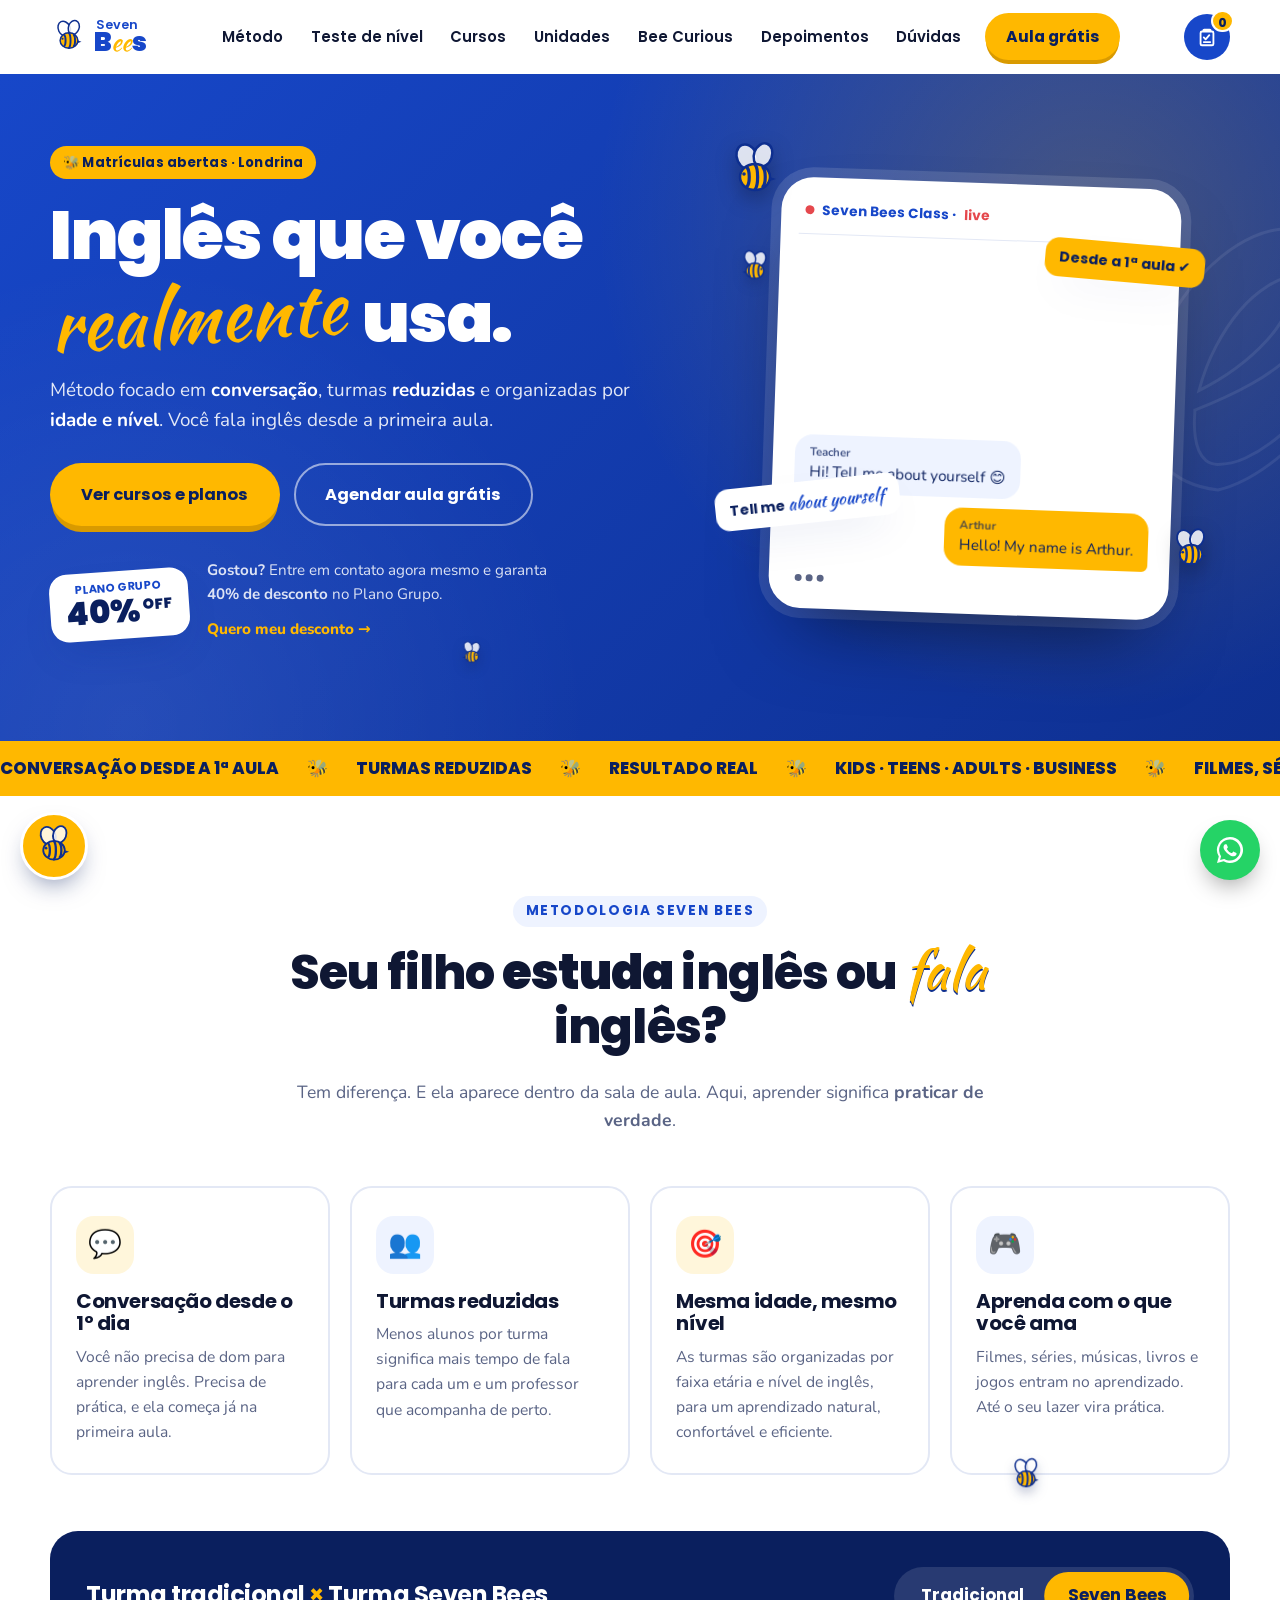
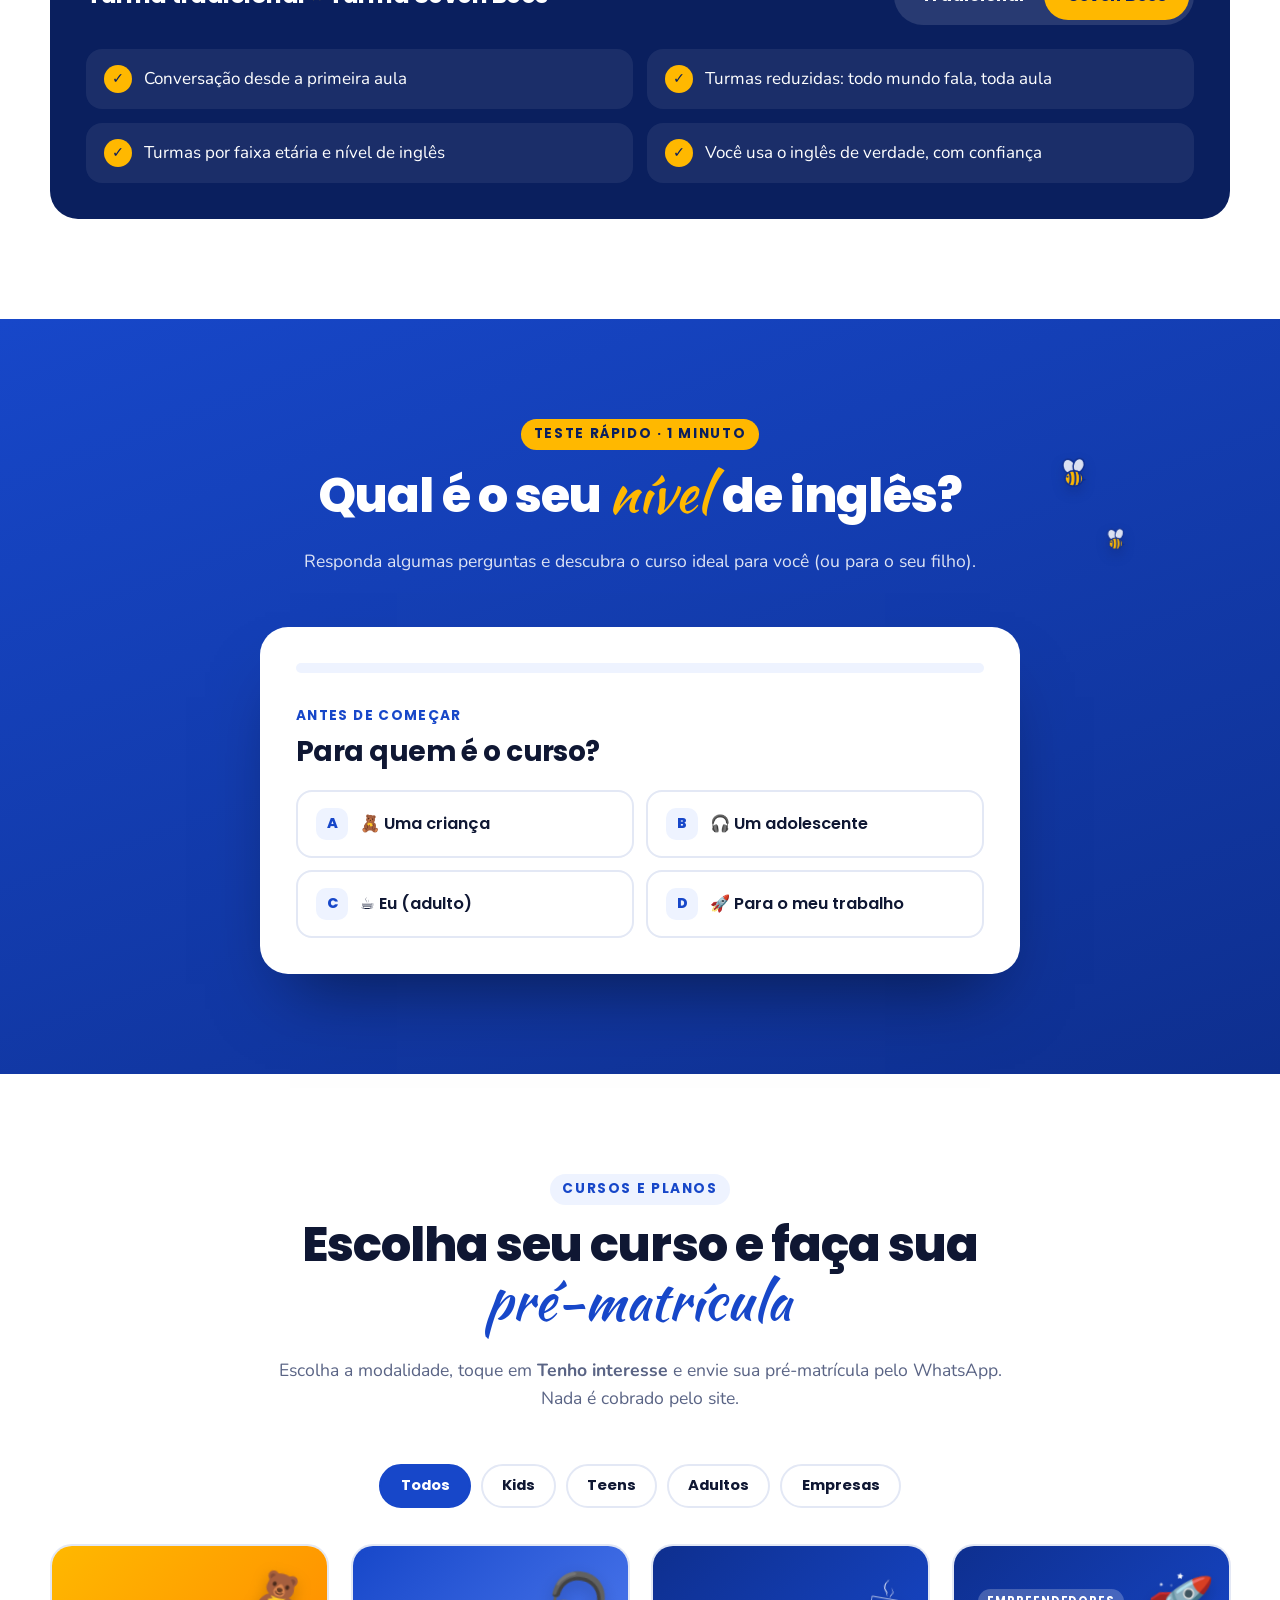
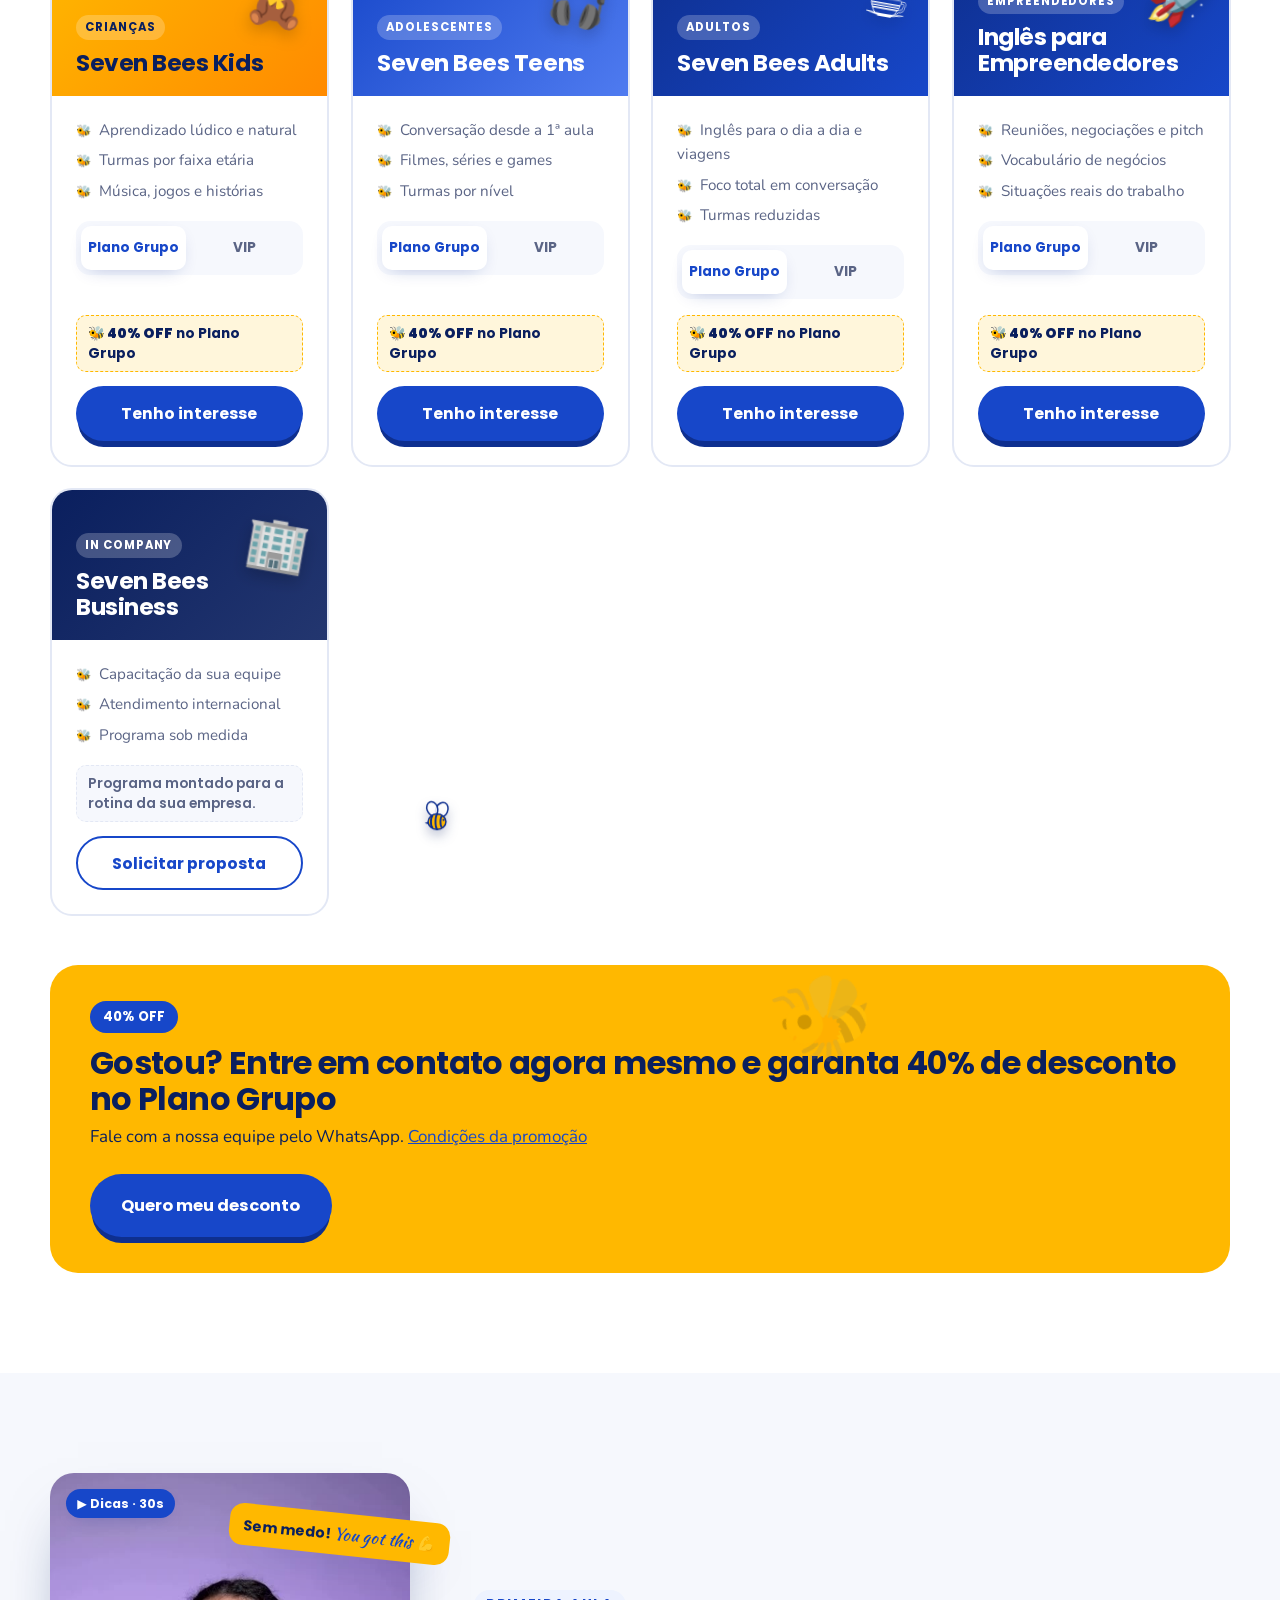
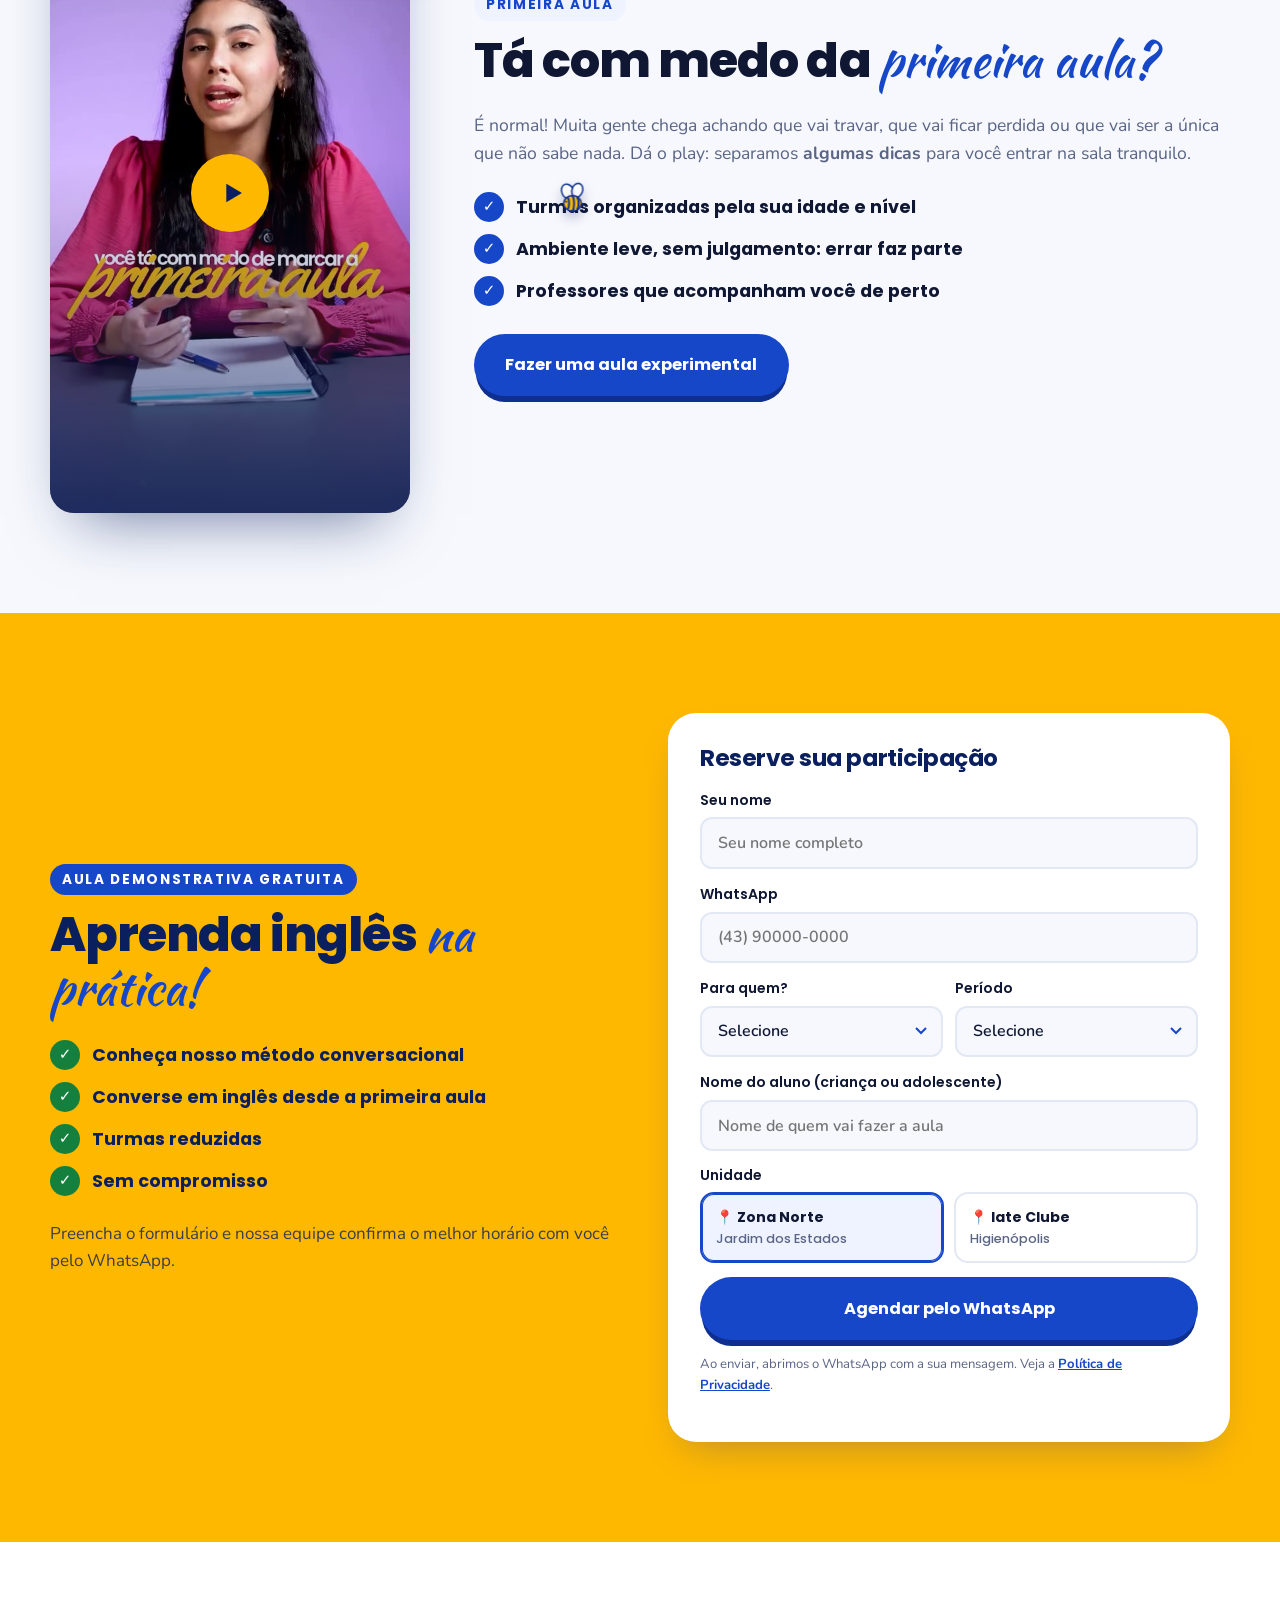
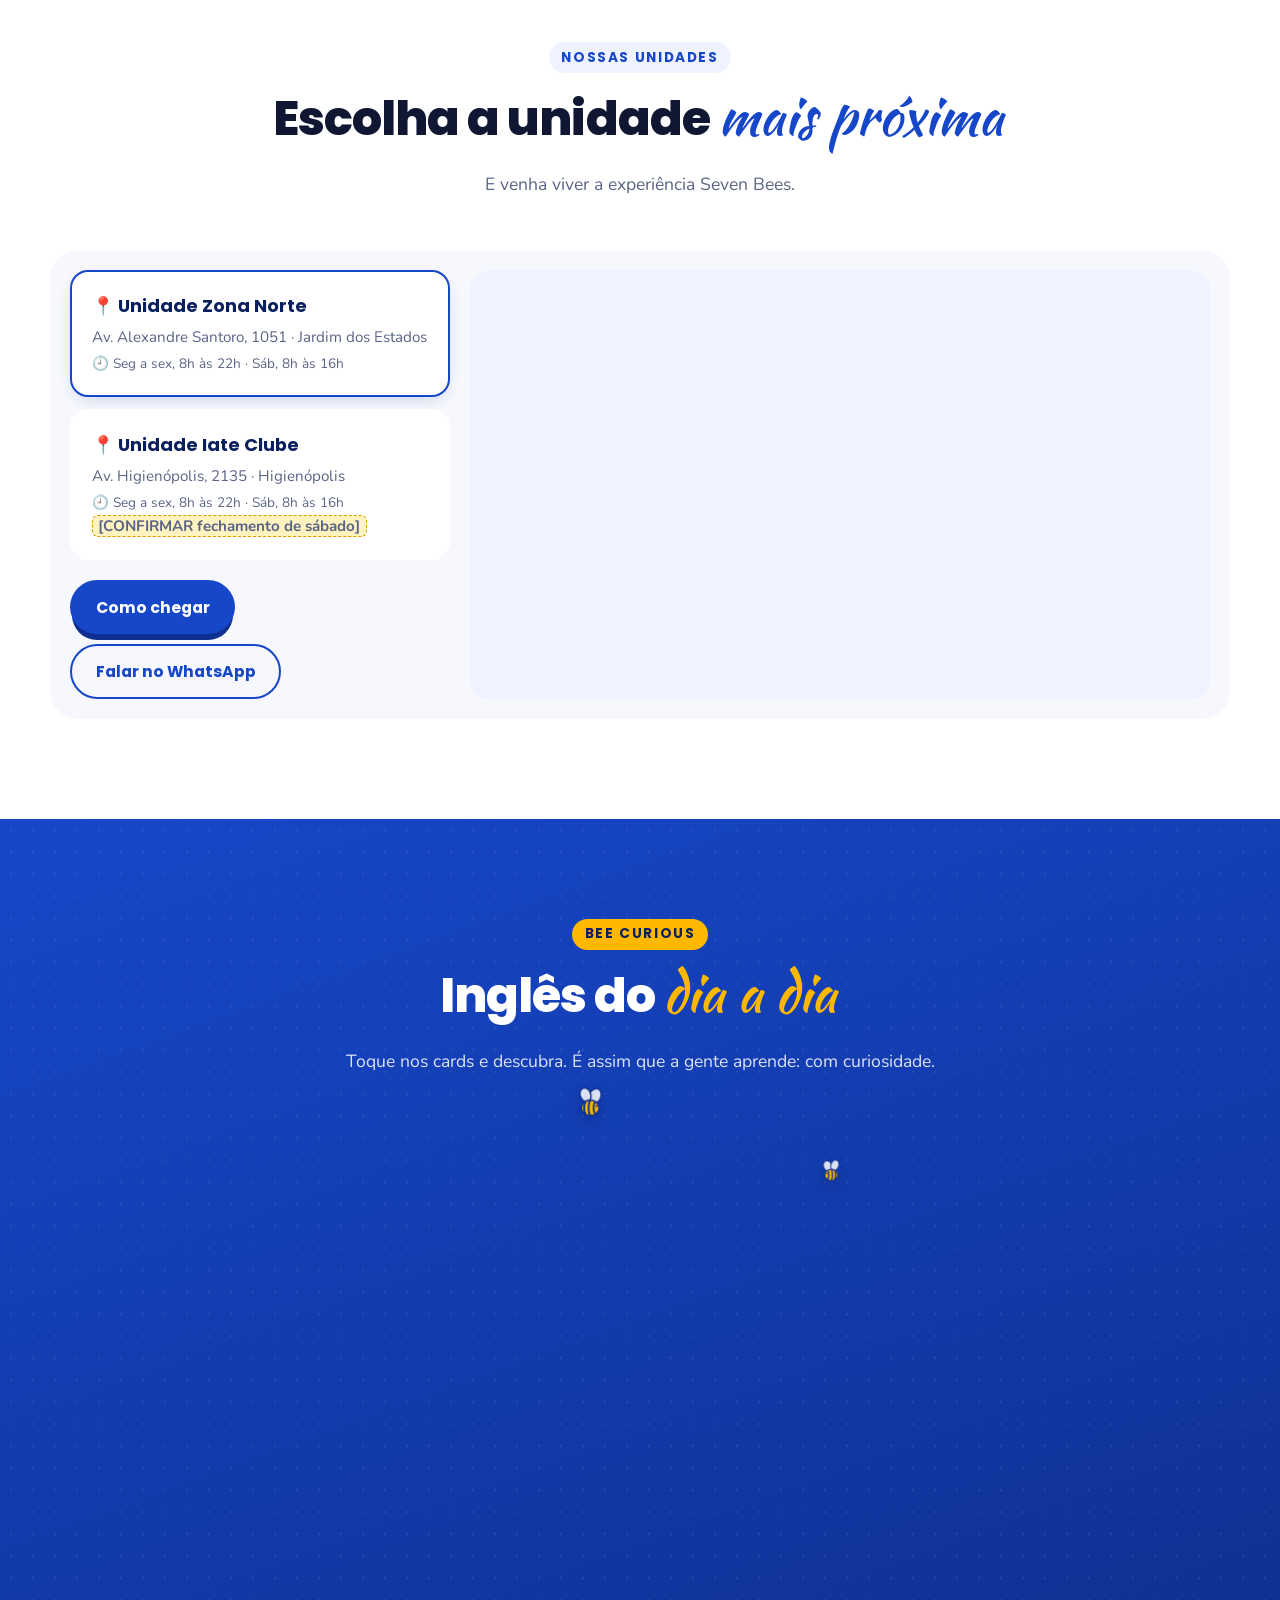
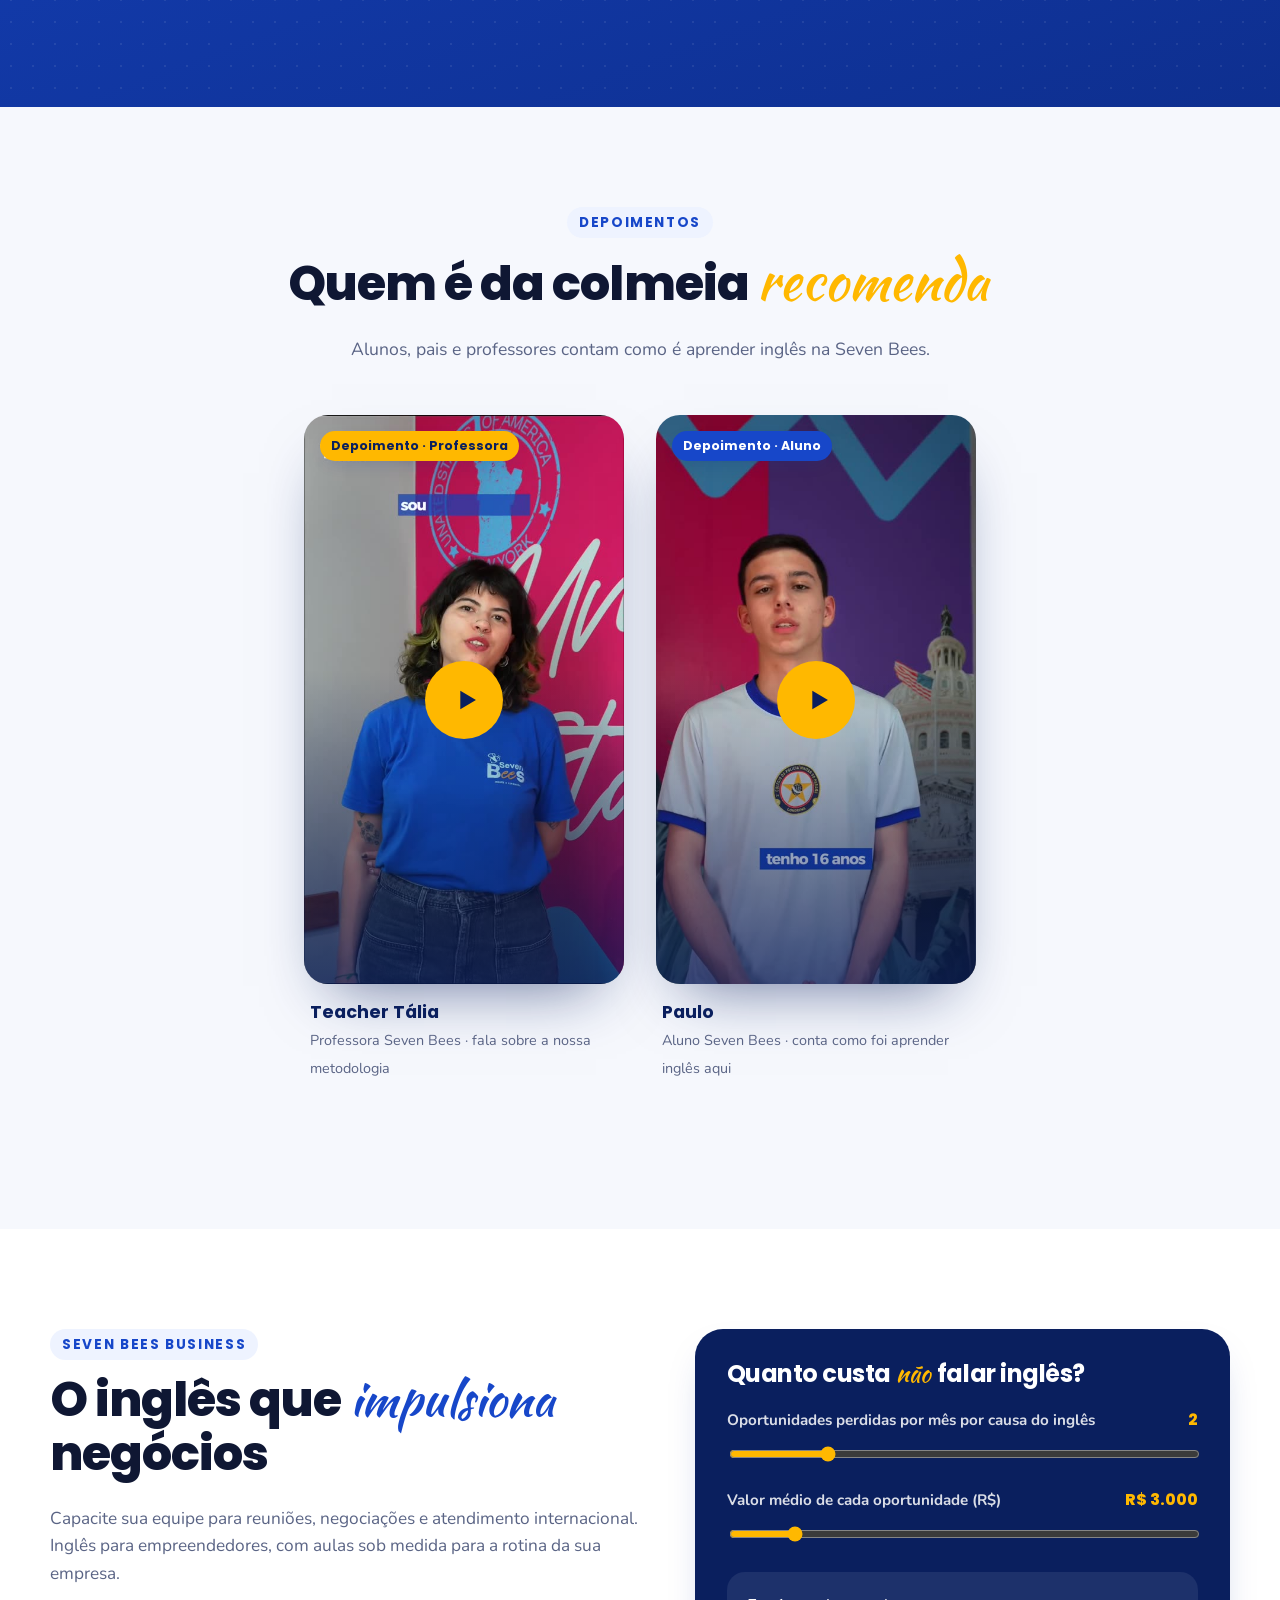
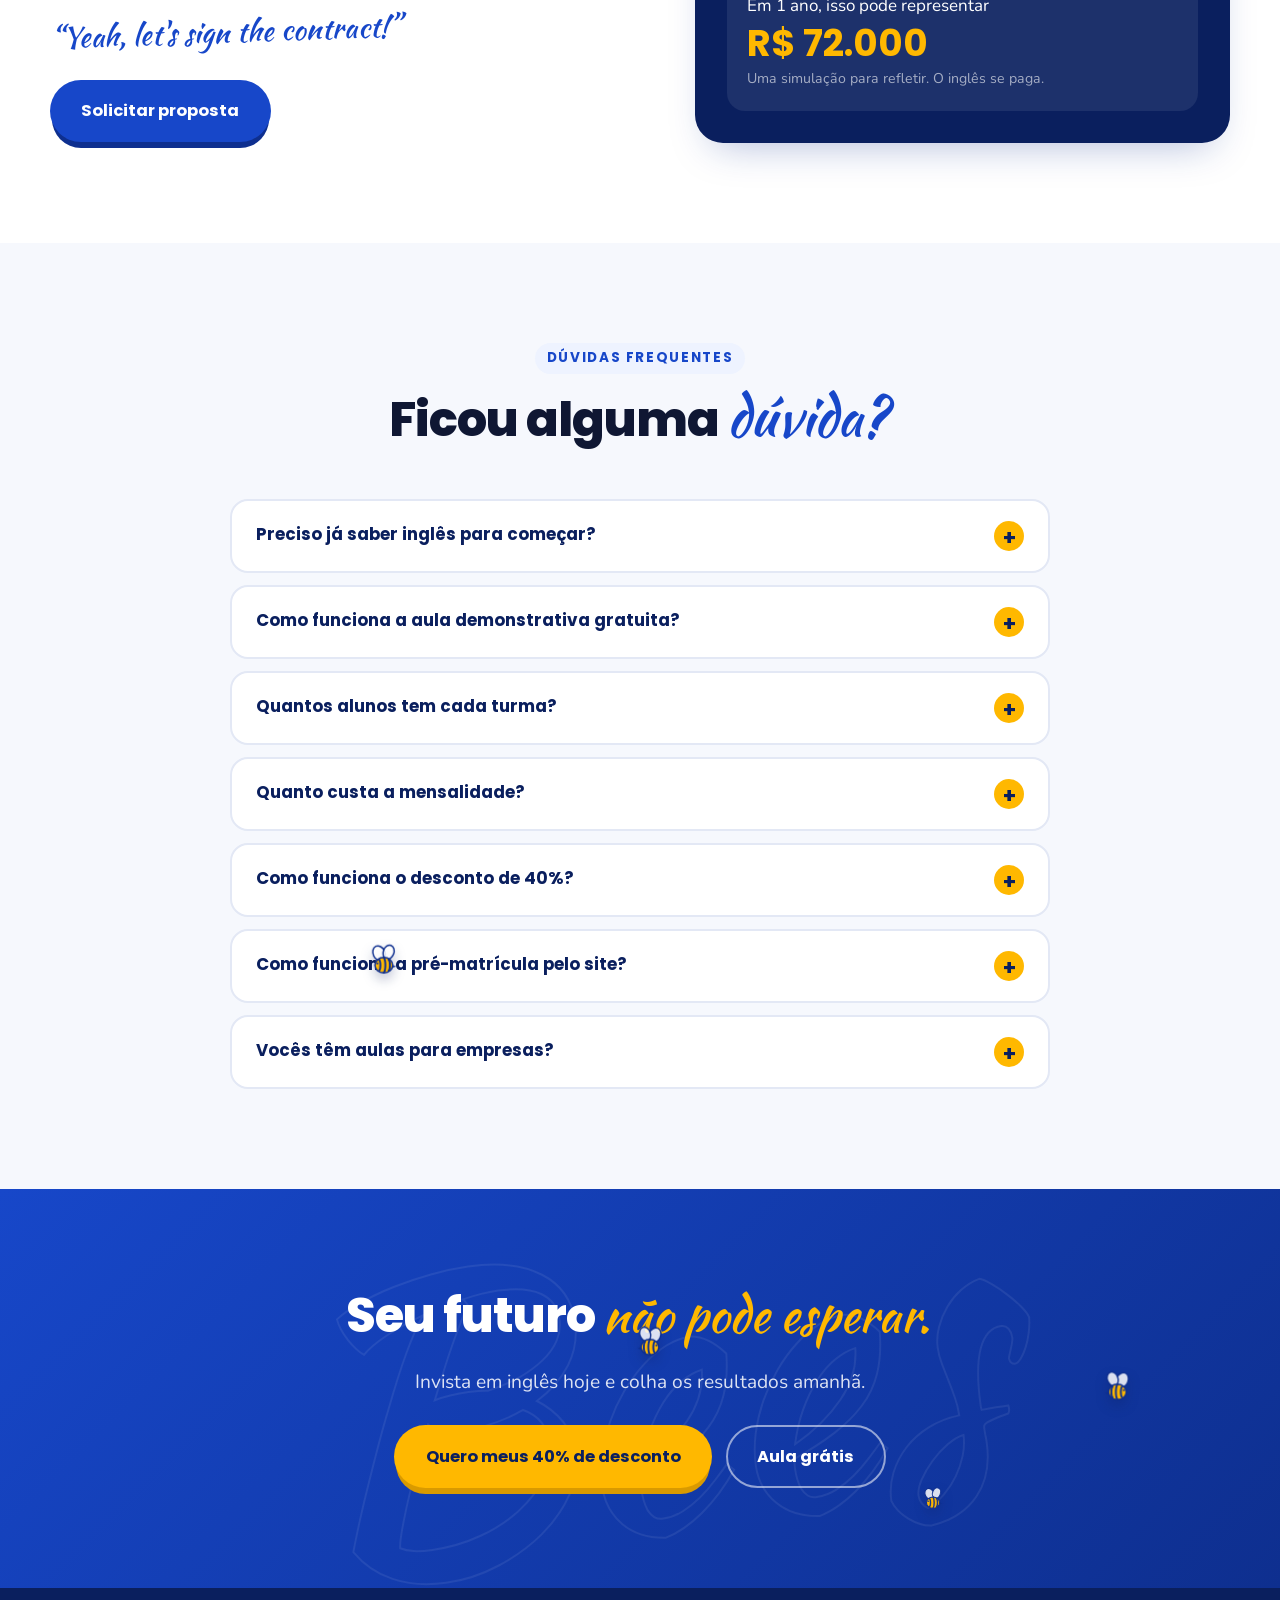
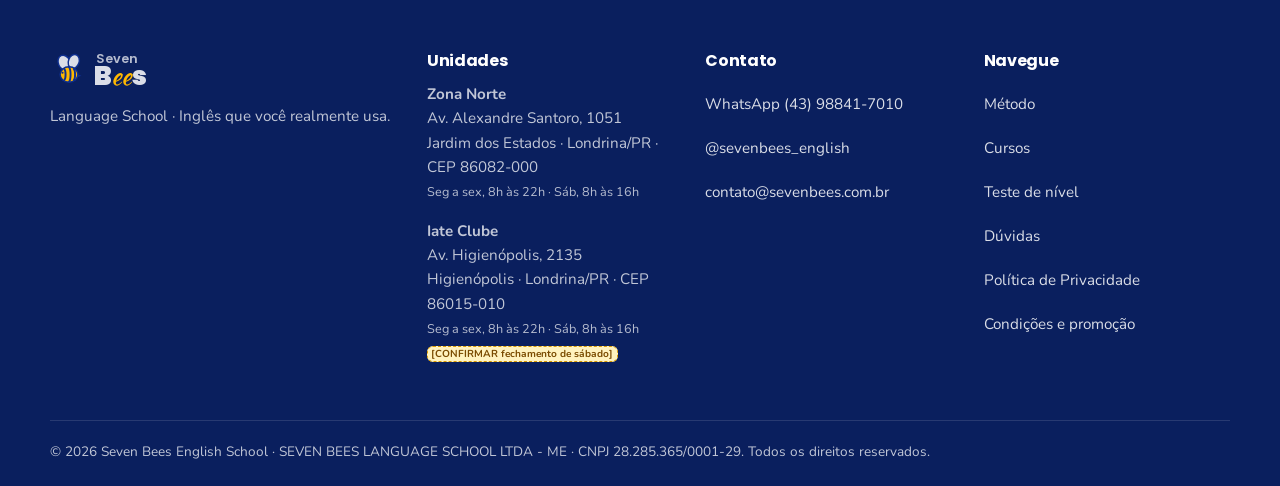
==== commit d3e1df19: "Domínio sevenbees.com.br, e-mail certo, CEP e horário do Iate Clube Co-Authored-By: Claude Opus 5.5 " ====
--- a/index.html
+++ b/index.html
@@ -6,15 +6,15 @@
   <title>Seven Bees English School | Inglês que você realmente usa · Londrina</title>
   <meta name="description" content="Escola de inglês em Londrina com método focado em conversação, turmas reduzidas e organizadas por idade e nível. Unidades Zona Norte e Iate Clube. Agende sua aula grátis!">
   <script>document.documentElement.classList.add("js")</script>
-  <!-- DOMÍNIO: trocar "CONFIRMAR-DOMINIO" pelo domínio da escola aqui, no robots.txt e no sitemap.xml antes de publicar -->
-  <link rel="canonical" href="https://CONFIRMAR-DOMINIO/">
+  <!-- Domínio da escola: sevenbees.com.br (também no robots.txt e no sitemap.xml) -->
+  <link rel="canonical" href="https://sevenbees.com.br/">
   <meta property="og:type" content="website">
   <meta property="og:locale" content="pt_BR">
   <meta property="og:site_name" content="Seven Bees English School">
-  <meta property="og:url" content="https://CONFIRMAR-DOMINIO/">
+  <meta property="og:url" content="https://sevenbees.com.br/">
   <meta property="og:title" content="Seven Bees English School · Inglês em Londrina">
   <meta property="og:description" content="Inglês que você realmente usa: conversação desde a 1ª aula e turmas reduzidas. Garanta 40% de desconto no Plano Grupo.">
-  <meta property="og:image" content="https://CONFIRMAR-DOMINIO/assets/og-image.jpg">
+  <meta property="og:image" content="https://sevenbees.com.br/assets/og-image.jpg">
   <meta property="og:image:width" content="1200">
   <meta property="og:image:height" content="630">
   <meta property="og:image:alt" content="Seven Bees English School: inglês que você realmente usa, em Londrina">
@@ -29,33 +29,41 @@
     "@graph": [
       {
         "@type": "EducationalOrganization",
-        "@id": "https://CONFIRMAR-DOMINIO/#escola",
+        "@id": "https://sevenbees.com.br/#escola",
         "name": "Seven Bees English School",
-        "url": "https://CONFIRMAR-DOMINIO/",
-        "logo": "https://CONFIRMAR-DOMINIO/assets/apple-touch-icon.png",
-        "image": "https://CONFIRMAR-DOMINIO/assets/og-image.jpg",
+        "url": "https://sevenbees.com.br/",
+        "logo": "https://sevenbees.com.br/assets/apple-touch-icon.png",
+        "image": "https://sevenbees.com.br/assets/og-image.jpg",
         "description": "Escola de inglês em Londrina com método focado em conversação e turmas reduzidas, para crianças, adolescentes, adultos e empresas.",
         "telephone": "+55 43 98841-7010",
+        "email": "contato@sevenbees.com.br",
         "sameAs": ["https://www.instagram.com/sevenbees_english/"],
-        "department": [{ "@id": "https://CONFIRMAR-DOMINIO/#zona-norte" }, { "@id": "https://CONFIRMAR-DOMINIO/#iate-clube" }]
+        "department": [{ "@id": "https://sevenbees.com.br/#zona-norte" }, { "@id": "https://sevenbees.com.br/#iate-clube" }]
       },
       {
         "@type": ["LocalBusiness", "EducationalOrganization"],
-        "@id": "https://CONFIRMAR-DOMINIO/#zona-norte",
+        "@id": "https://sevenbees.com.br/#zona-norte",
         "name": "Seven Bees English School · Unidade Zona Norte",
-        "parentOrganization": { "@id": "https://CONFIRMAR-DOMINIO/#escola" },
-        "image": "https://CONFIRMAR-DOMINIO/assets/og-image.jpg",
+        "parentOrganization": { "@id": "https://sevenbees.com.br/#escola" },
+        "image": "https://sevenbees.com.br/assets/og-image.jpg",
         "telephone": "+55 43 98841-7010",
-        "address": { "@type": "PostalAddress", "streetAddress": "Av. Alexandre Santoro, 1051 - Jardim dos Estados", "addressLocality": "Londrina", "addressRegion": "PR", "postalCode": "86082-000", "addressCountry": "BR" }
+        "address": { "@type": "PostalAddress", "streetAddress": "Av. Alexandre Santoro, 1051 - Jardim dos Estados", "addressLocality": "Londrina", "addressRegion": "PR", "postalCode": "86082-000", "addressCountry": "BR" },
+        "openingHoursSpecification": [
+          { "@type": "OpeningHoursSpecification", "dayOfWeek": ["Monday","Tuesday","Wednesday","Thursday","Friday"], "opens": "08:00", "closes": "22:00" },
+          { "@type": "OpeningHoursSpecification", "dayOfWeek": "Saturday", "opens": "08:00", "closes": "16:00" }
+        ]
       },
       {
         "@type": ["LocalBusiness", "EducationalOrganization"],
-        "@id": "https://CONFIRMAR-DOMINIO/#iate-clube",
+        "@id": "https://sevenbees.com.br/#iate-clube",
         "name": "Seven Bees English School · Unidade Iate Clube",
-        "parentOrganization": { "@id": "https://CONFIRMAR-DOMINIO/#escola" },
-        "image": "https://CONFIRMAR-DOMINIO/assets/og-image.jpg",
+        "parentOrganization": { "@id": "https://sevenbees.com.br/#escola" },
+        "image": "https://sevenbees.com.br/assets/og-image.jpg",
         "telephone": "+55 43 98841-7010",
-        "address": { "@type": "PostalAddress", "streetAddress": "Av. Higienópolis, 2135 - Higienópolis", "addressLocality": "Londrina", "addressRegion": "PR", "addressCountry": "BR" }
+        "address": { "@type": "PostalAddress", "streetAddress": "Av. Higienópolis, 2135 - Higienópolis", "addressLocality": "Londrina", "addressRegion": "PR", "postalCode": "86015-010", "addressCountry": "BR" },
+        "openingHoursSpecification": [
+          { "@type": "OpeningHoursSpecification", "dayOfWeek": ["Monday","Tuesday","Wednesday","Thursday","Friday"], "opens": "08:00", "closes": "22:00" }
+        ]
       }
     ]
   }
@@ -504,6 +512,7 @@
       <ul class="footer__links">
         <li><a data-wa="" data-wa-label href="#aula-gratis">WhatsApp</a></li>
         <li><a data-ig target="_blank" rel="noopener" href="#">Instagram</a></li>
+        <li><a data-email href="#">E-mail</a></li>
       </ul>
     </div>
     <div>
